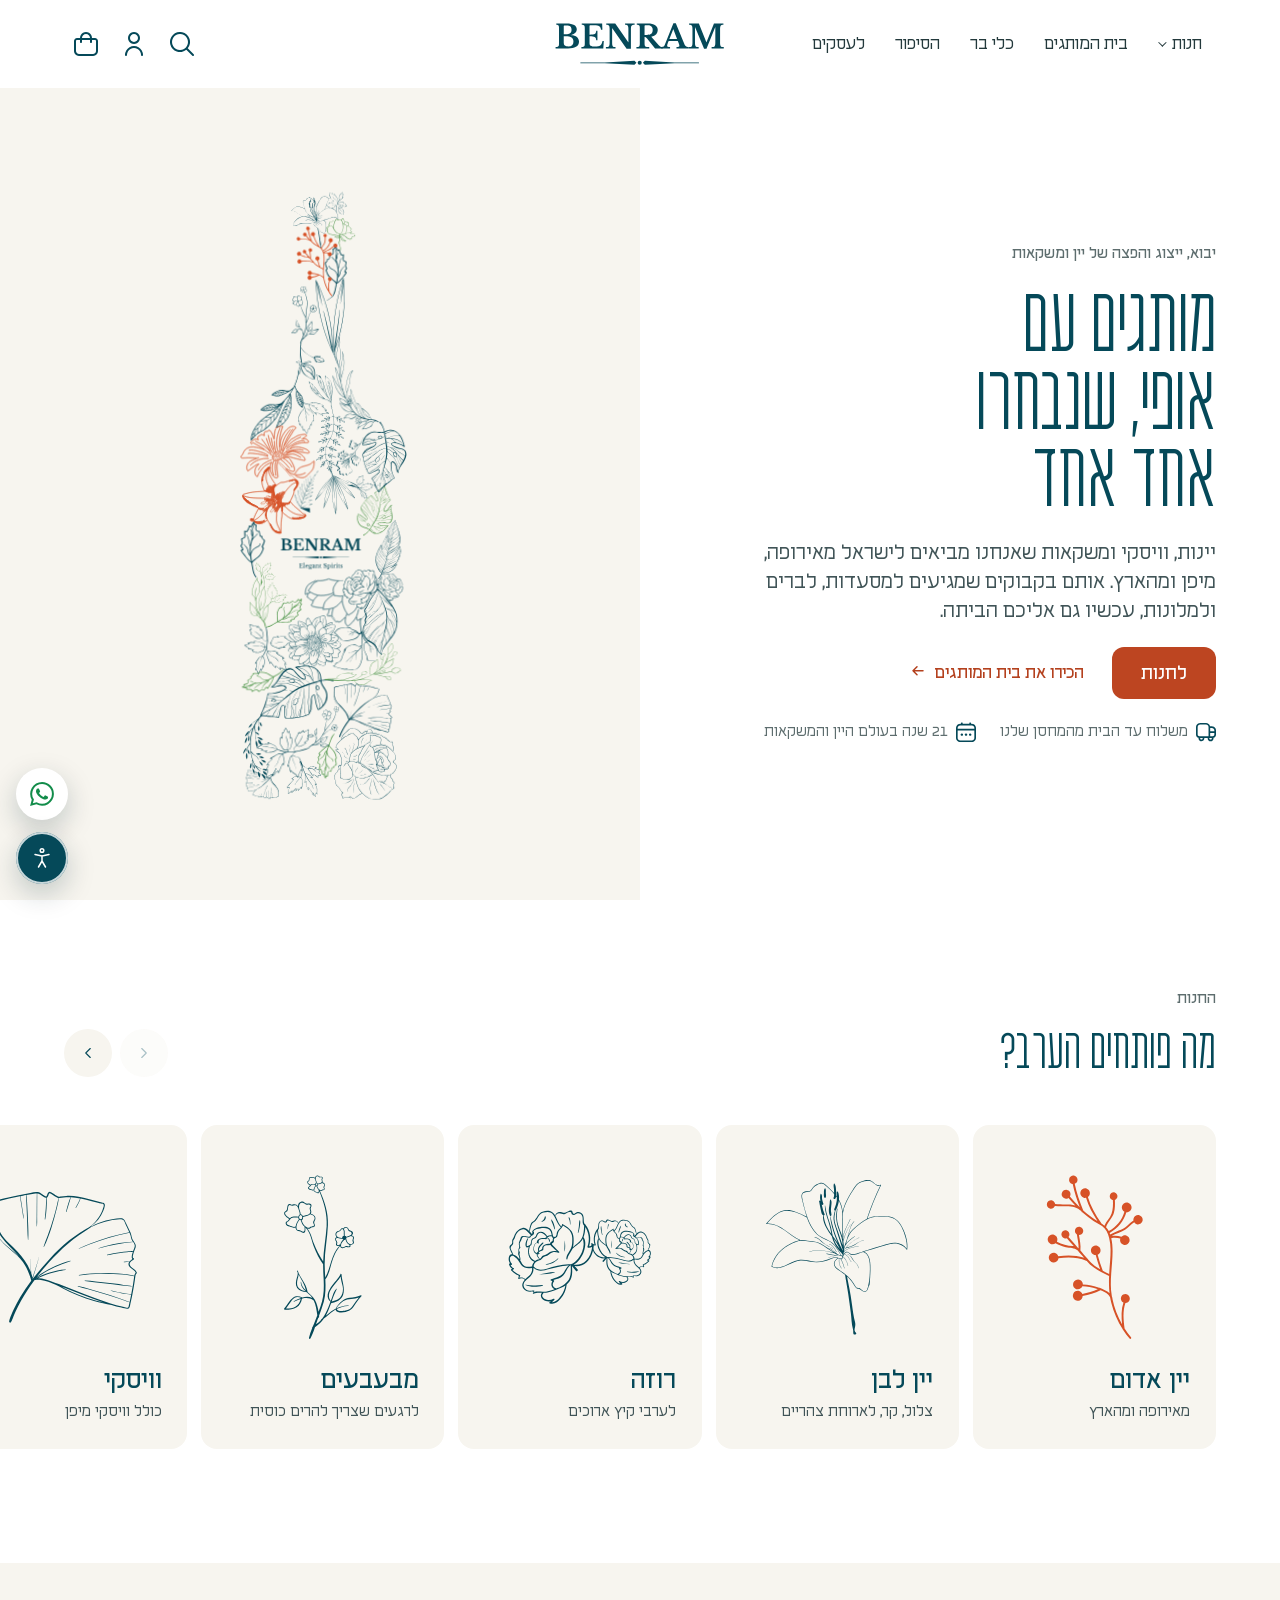
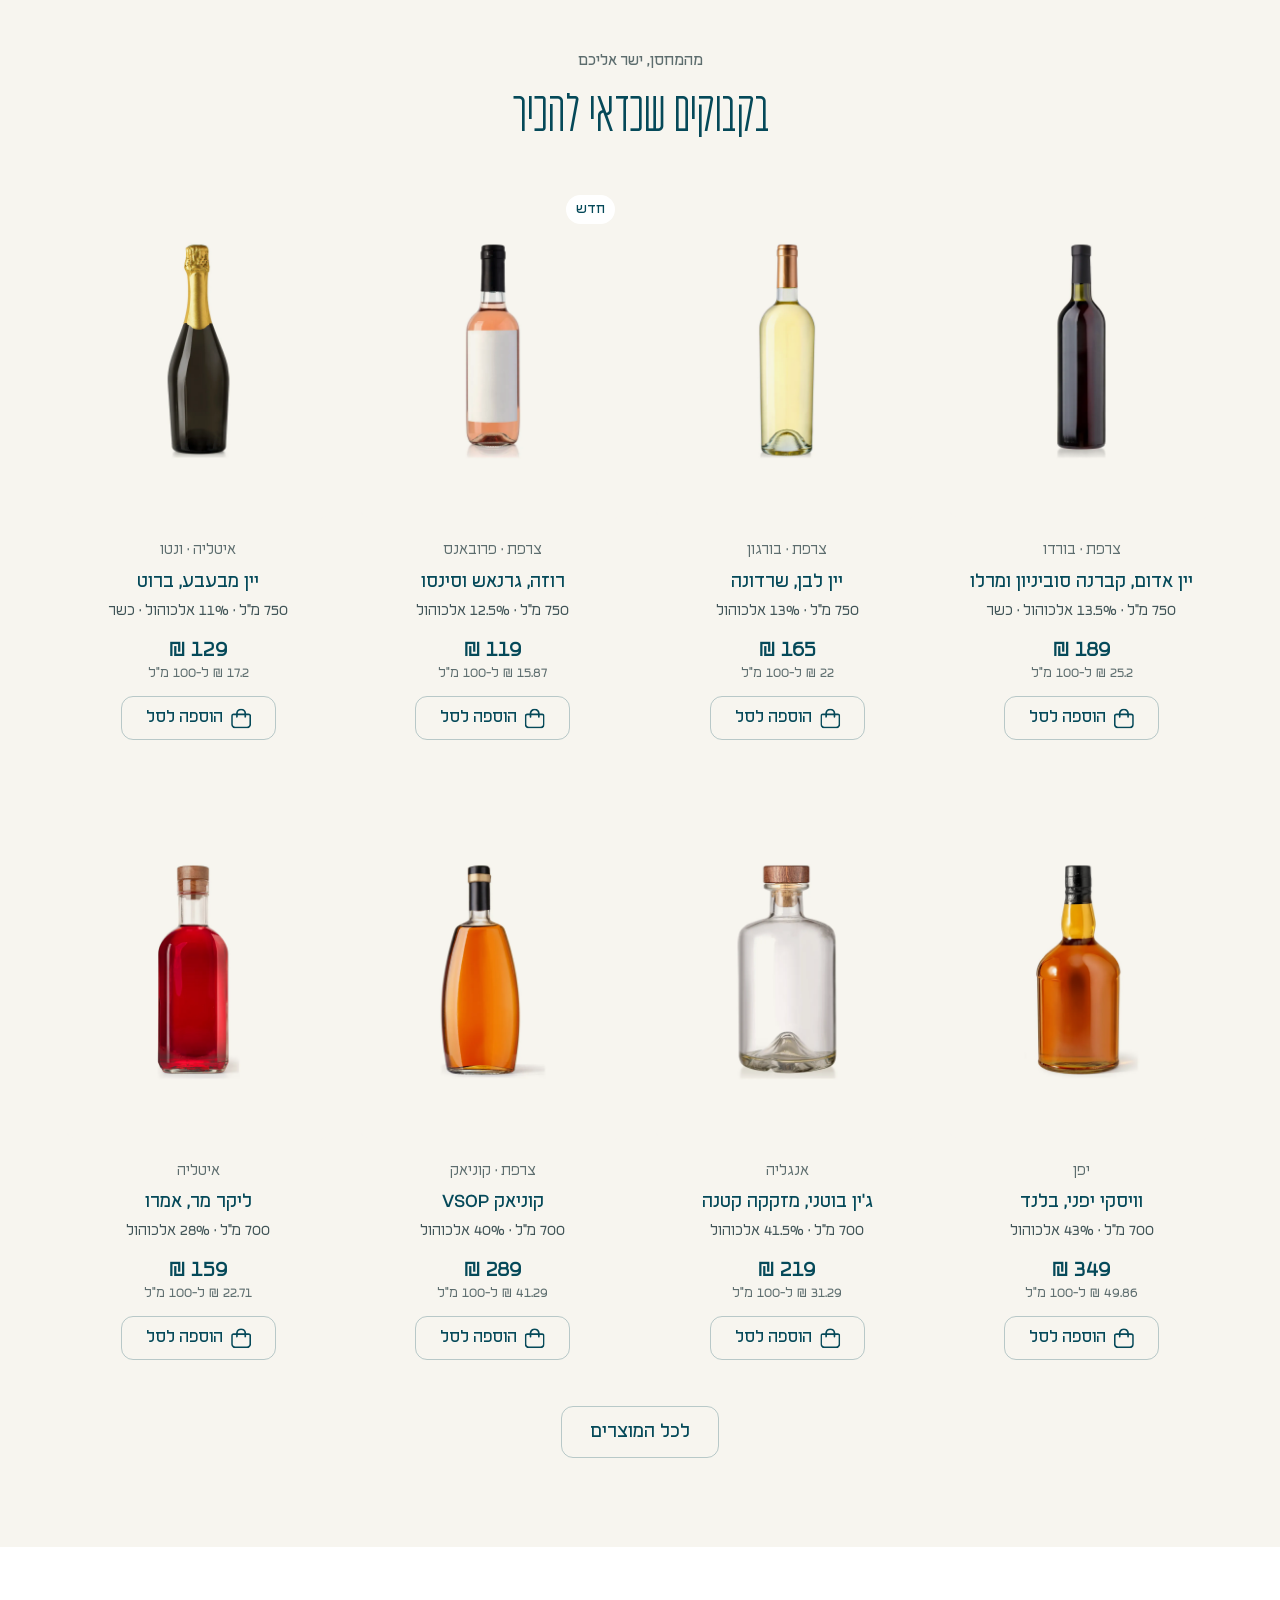
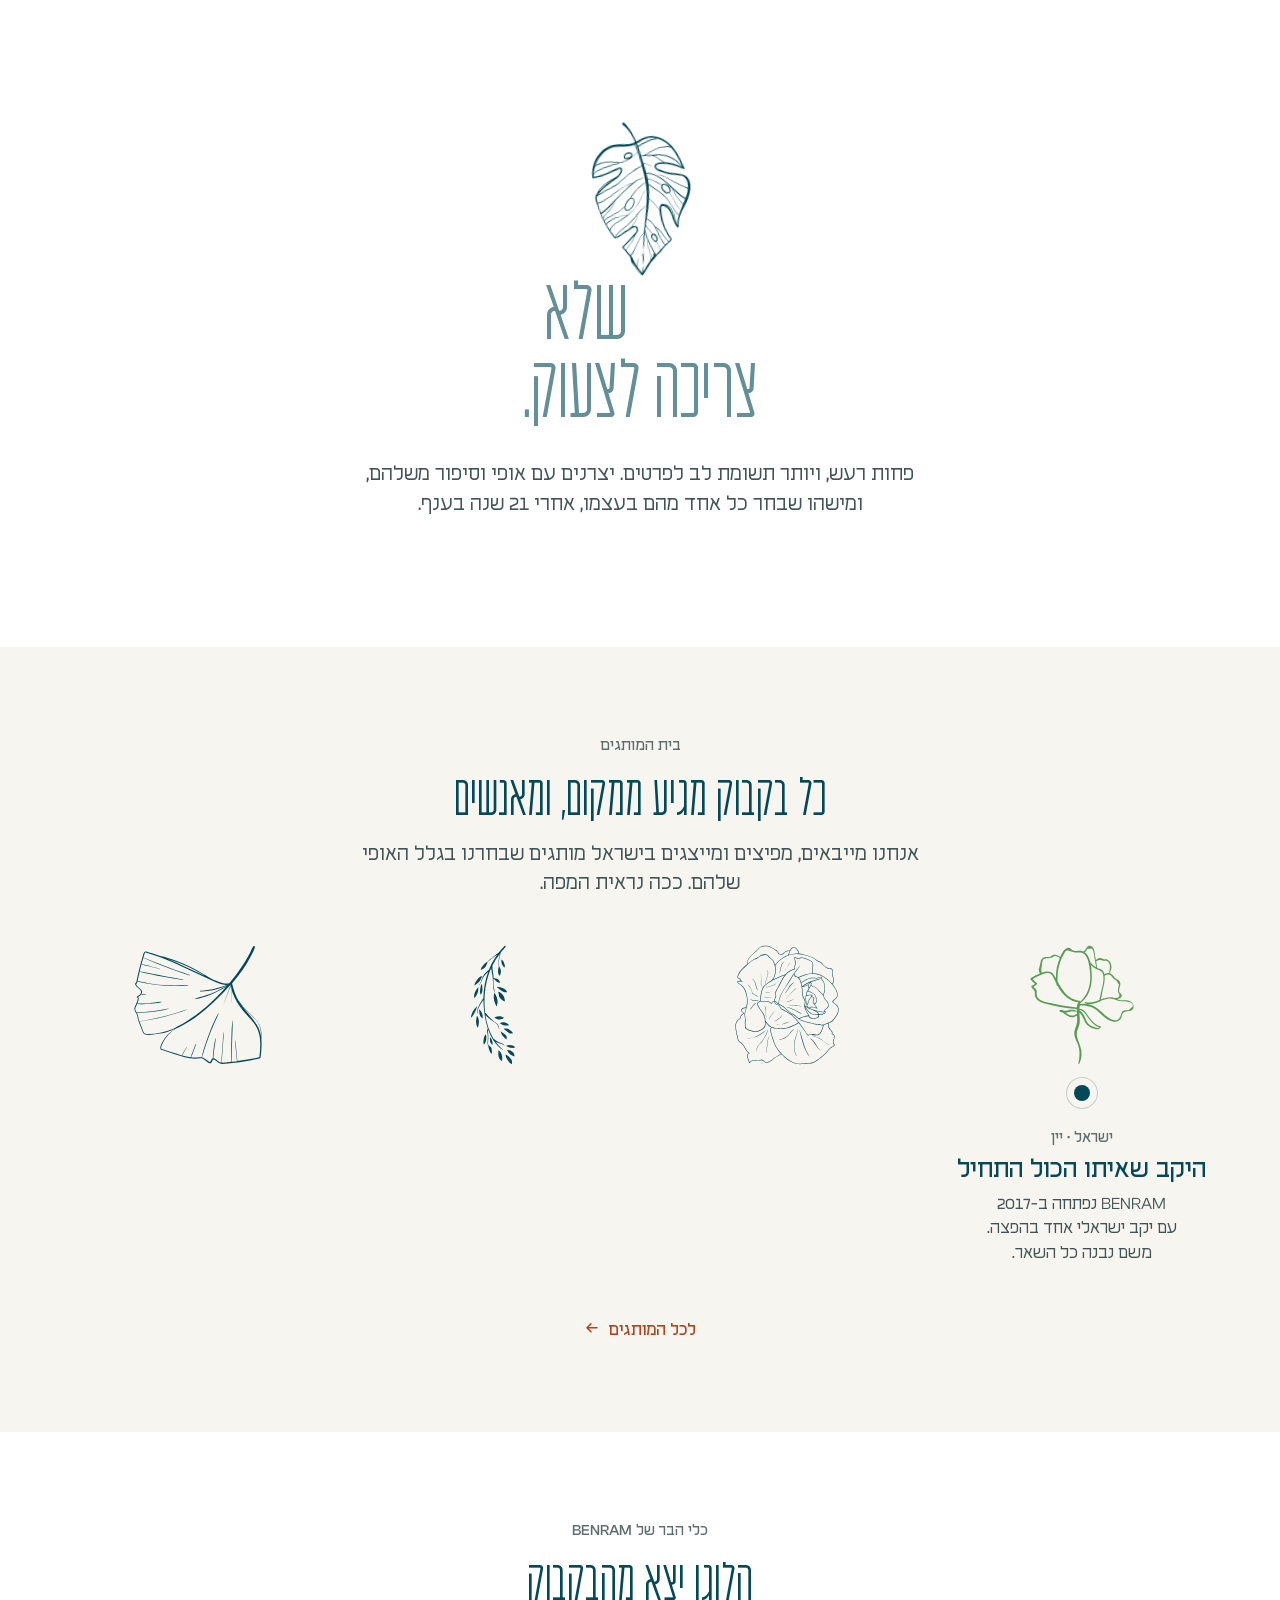
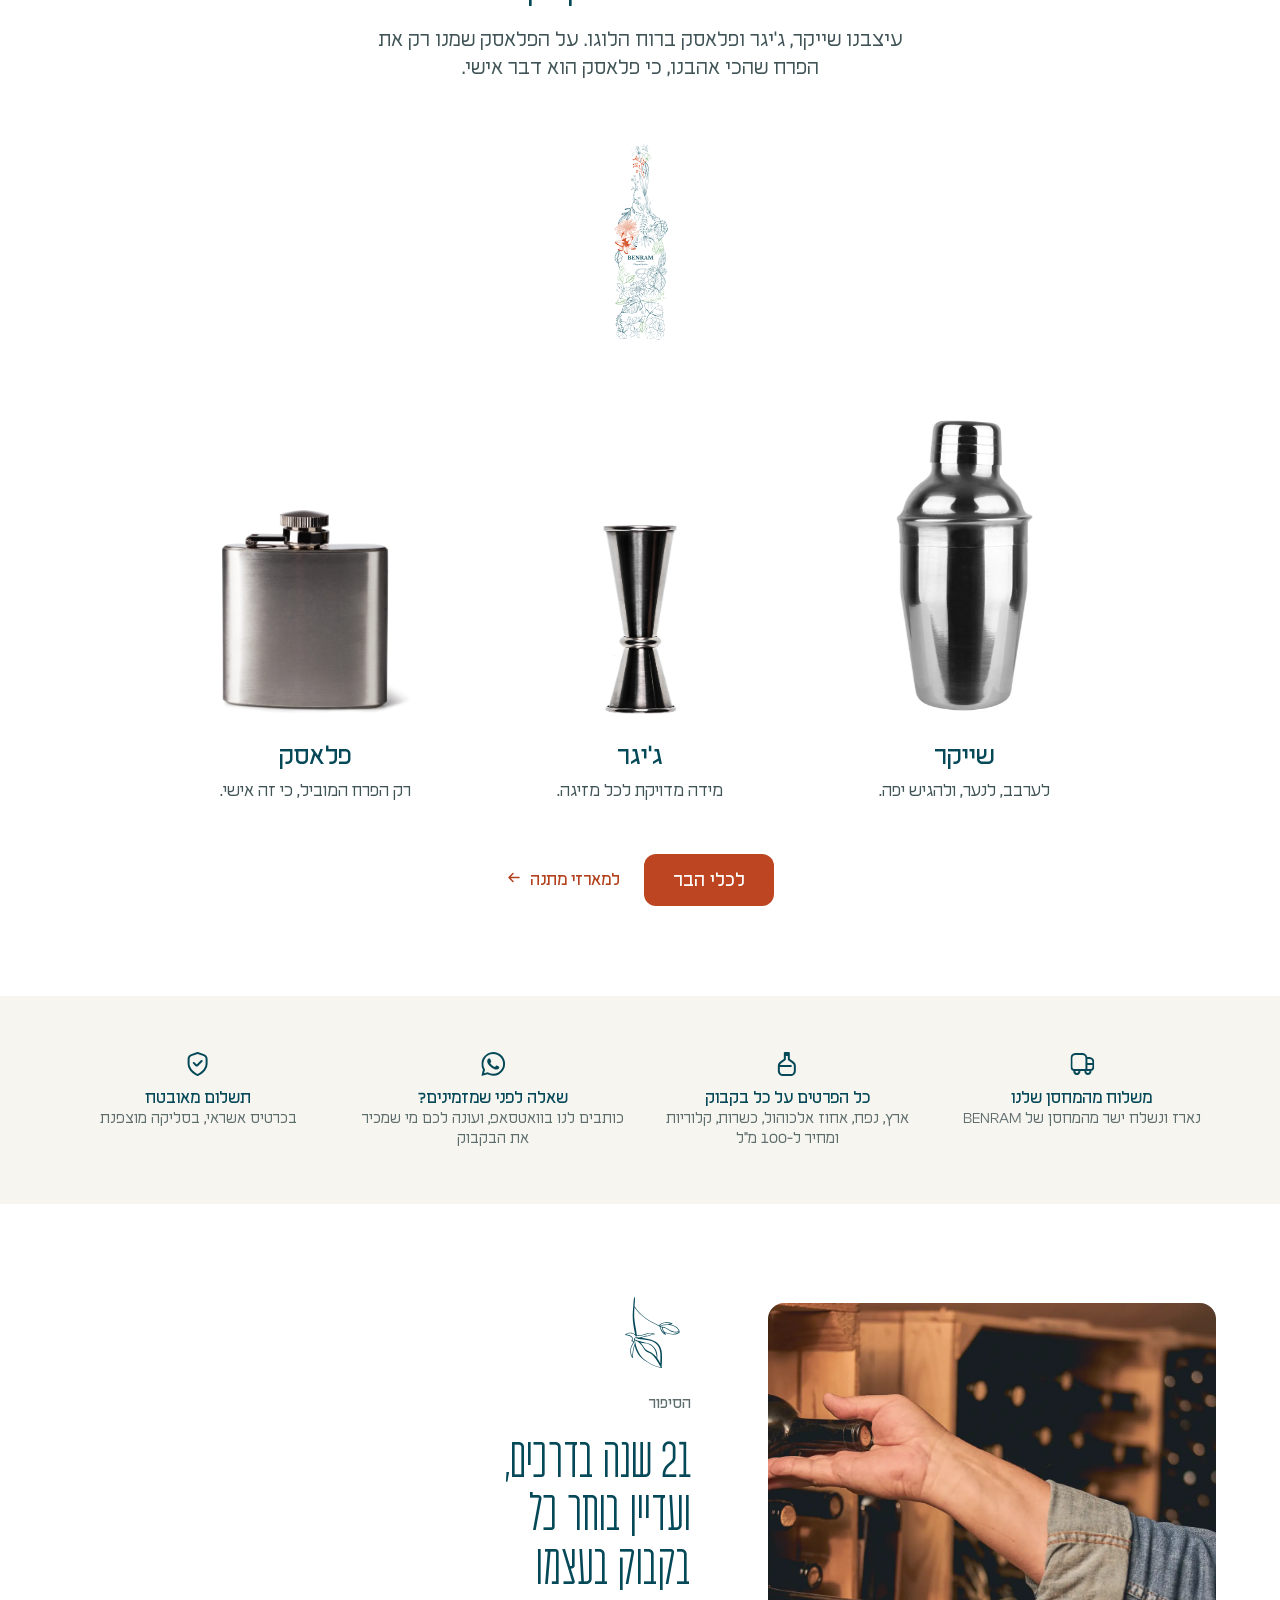
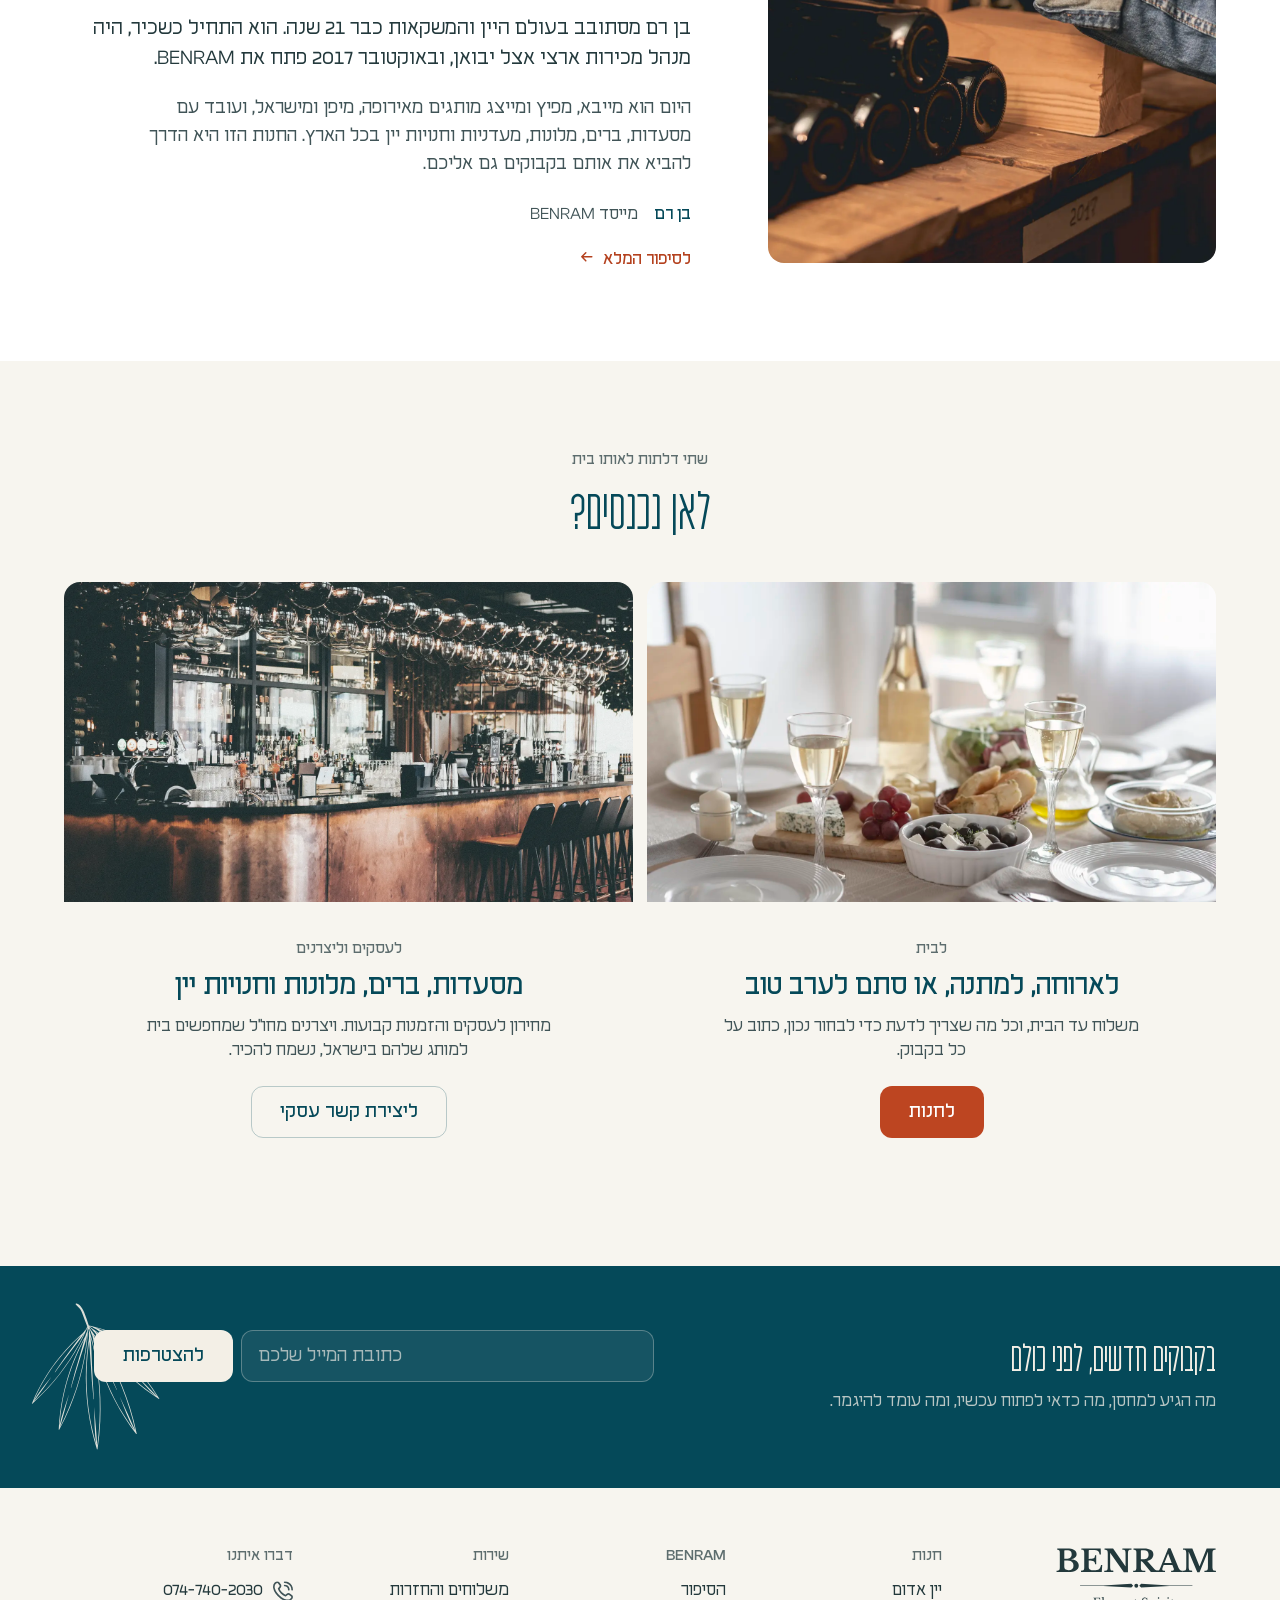
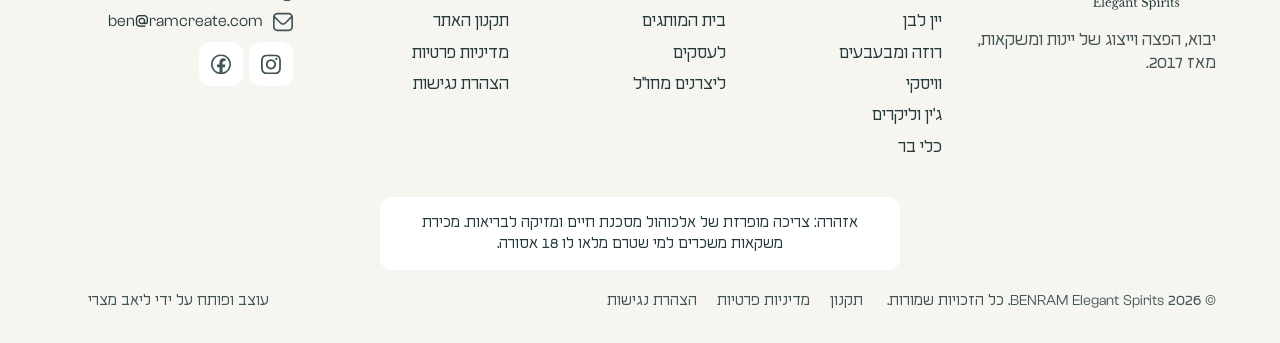
==== index.html @ 9368ff98 "sketch update 2026-10-01_1905" ====
<!doctype html>
<html lang="he" dir="rtl">
<head>
<meta charset="utf-8">
<meta name="viewport" content="width=device-width, initial-scale=1">
<title>BENRAM Elegant Spirits · יין ומשקאות עם אופי, עד הבית</title>
<meta name="description" content="BENRAM מייבאת, מפיצה ומייצגת בישראל יינות, וויסקי ומשקאות מאירופה, מיפן ומהארץ. אותם בקבוקים שמגיעים למסעדות ולברים, עכשיו גם הביתה.">
<meta name="robots" content="noindex, nofollow">
<link rel="icon" href="images/brand/favicon.svg" type="image/svg+xml">
<link rel="preload" href="fonts/FUP-Nesher-Light.woff2" as="font" type="font/woff2" crossorigin>
<link rel="stylesheet" href="css/site.css?v=16">
<script>document.documentElement.classList.add("js");</script>
</head>
<body>
<!-- icons:start --><svg width="0" height="0" style="position:absolute" aria-hidden="true" focusable="false"><symbol id="i-bag" viewBox="0 0 300 300"><g ><path transform="translate(0 300) scale(1 -1)" d="M263 225H225Q225 245 215.0 262.5Q205 280 187.5 290.0Q170 300 150.0 300.0Q130 300 112.5 290.0Q95 280 85.0 262.5Q75 245 75 225H38Q22 225 11.0 214.0Q0 203 0 187V63Q0 46 8.5 31.5Q17 17 31.5 8.5Q46 0 62 0H238Q254 0 268.5 8.5Q283 17 291.5 31.5Q300 46 300 62V188Q300 203 289.0 214.0Q278 225 262 225ZM150 275Q171 275 185.5 260.5Q200 246 200 225H100Q100 246 114.5 260.5Q129 275 150 275ZM275 63Q275 47 264.0 36.0Q253 25 237 25H63Q47 25 36.0 36.0Q25 47 25 62V188Q25 193 28.5 196.5Q32 200 37 200H75V175Q75 170 78.5 166.0Q82 162 87.5 162.5Q93 163 96.5 166.5Q100 170 100 175V200H200V175Q200 170 203.5 166.0Q207 162 212.5 162.5Q218 163 221.5 166.5Q225 170 225 175V200H263Q268 200 271.5 196.5Q275 193 275 188Z"/></g></symbol><symbol id="i-bottle" viewBox="0 0 300 300"><g ><path transform="translate(0 300) scale(1 -1)" d="M229 185 188 213V287Q188 293 184.0 296.5Q180 300 175 300H125Q120 300 116.5 296.5Q113 293 113 287V213L71 185Q55 175 46.5 158.5Q38 142 38 123V62Q38 46 46.0 31.5Q54 17 68.5 8.5Q83 0 100 0H200Q217 0 231.5 8.5Q246 17 254.5 31.5Q263 46 263 62V123Q263 142 254.0 158.5Q245 175 229 185ZM238 62Q238 47 227.0 36.0Q216 25 200 25H100Q85 25 74.0 36.0Q63 47 63 62V112H200Q205 112 209.0 116.0Q213 120 213.0 125.0Q213 130 209.0 133.5Q205 137 200 137H65Q70 154 85 164L132 196Q138 200 138 206V250H163V206Q163 200 168 196L215 164Q226 157 232.0 146.0Q238 135 238 123Z"/></g></symbol><symbol id="i-calendar" viewBox="0 0 300 300"><g ><path transform="translate(0 300) scale(1 -1)" d="M238 275H225V288Q225 293 221.5 296.5Q218 300 212.5 300.0Q207 300 203.5 296.5Q200 293 200 288V275H100V288Q100 293 96.5 296.5Q93 300 87.5 300.0Q82 300 78.5 296.5Q75 293 75 288V275H63Q46 275 31.5 266.5Q17 258 8.5 243.5Q0 229 0 213V63Q0 46 8.5 31.5Q17 17 31.5 8.5Q46 0 62 0H238Q254 0 268.5 8.5Q283 17 291.5 31.5Q300 46 300 62V213Q300 229 291.5 243.5Q283 258 268.5 266.5Q254 275 238 275ZM25 213Q25 228 36.0 239.0Q47 250 62 250H238Q253 250 264.0 239.0Q275 228 275 212V200H25ZM238 25H63Q47 25 36.0 36.0Q25 47 25 62V175H275V63Q275 47 264.0 36.0Q253 25 237 25ZM131 113Q131 105 136.5 99.5Q142 94 150.0 94.0Q158 94 163.5 99.5Q169 105 169.0 112.5Q169 120 163.5 125.5Q158 131 150.0 131.0Q142 131 136.5 125.5Q131 120 131 112ZM69 113Q69 105 74.5 99.5Q80 94 87.5 94.0Q95 94 100.5 99.5Q106 105 106.0 112.5Q106 120 100.5 125.5Q95 131 87.5 131.0Q80 131 74.5 125.5Q69 120 69 112ZM194 113Q194 105 199.5 99.5Q205 94 212.5 94.0Q220 94 225.5 99.5Q231 105 231.0 112.5Q231 120 225.5 125.5Q220 131 212.5 131.0Q205 131 199.5 125.5Q194 120 194 112Z"/></g></symbol><symbol id="i-fb" viewBox="0 0 300 300"><g ><path transform="translate(0 300) scale(1 -1)" d="M150.0 301.0Q109.0 301.0 74.5 281.0Q40.0 261.0 20.0 226.5Q0.0 192.0 0.0 151.0Q0.0 150.74415588378906 0.0007787435897625983 150.4885711669922C0.0002597116690594703 150.32577514648438 0.0 150.1629180908203 0.0 150.0C0.0 149.8370819091797 0.0002597116690594703 149.67422485351562 0.0007787435897625983 149.5114288330078Q0.0015233985614031553 149.75582885742188 0.0029801928903907537 150.0Q0.24413901567459106 109.578857421875 20.0 75.5Q40.0 41.0 74.5 21.0Q99.09788513183594 6.740357398986816 127.0 2.647585153579712V1.7521942853927612C134.4979705810547 0.5984981656074524 142.17906188964844 0.0 150.0 0.0C157.82093811035156 0.0 165.5020294189453 0.5984981656074524 173.0 1.7521942853927612V2.647585153579712Q200.90211486816406 6.740357398986816 225.5 21.0Q260.0 41.0 280.0 75.5Q299.7555236816406 109.57827758789062 299.99700927734375 149.99871826171875Q299.99847412109375 149.75421142578125 299.99920654296875 149.51129150390625C299.9997253417969 149.67413330078125 300.0 149.8370361328125 300.0 150.0C300.0 150.1629638671875 299.9997253417969 150.32586669921875 299.99920654296875 150.488525390625Q300.0 150.74891662597656 300.0 151.0Q300.0 192.0 280.0 226.5Q260.0 261.0 225.5 281.0Q191.0 301.0 150.0 301.0ZM127.0 28.05915069580078Q106.0810775756836 31.916549682617188 87.5 43.0Q59.0 60.0 42.0 88.5Q25.0 117.0 25.0 151.0Q25.0 185.0 42.0 213.5Q59.0 242.0 87.5 259.0Q116.0 276.0 150.0 276.0Q184.0 276.0 212.5 259.0Q241.0 242.0 258.0 213.5Q275.0 185.0 275.0 151.0Q275.0 117.0 258.0 88.5Q241.0 60.0 212.5 43.0Q193.91891479492188 31.916549682617188 173.0 28.05915069580078V105.0H208.0L215.0 149.0H173.0V177.0Q173.0 187.0 179.0 193.5Q185.0 200.0 198.0 200.0H217.0V237.0L206.0 238.0Q193.0 240.0 183.0 240.0Q157.0 240.0 142.0 224.5Q127.0 209.0 127.0 182.0V149.0H89.0V105.0H127.0V28.05915069580078Z"/></g></symbol><symbol id="i-ig" viewBox="0 0 300 300"><g ><path transform="translate(0 300) scale(1 -1)" d="M150 273Q192 273 211 272Q241 271 256.0 256.0Q271 241 272 211Q273 192 273.0 150.0Q273 108 272 89Q271 59 256.0 44.0Q241 29 211 28Q192 27 150.0 27.0Q108 27 89 28Q59 29 44.0 44.0Q29 59 28 89Q27 108 27.0 150.0Q27 192 28 211Q29 241 44.0 256.0Q59 271 89 272Q108 273 150 273ZM150 300Q108 300 88 299Q48 297 25.5 274.5Q3 252 1 212Q0 192 0.0 150.0Q0 108 1 88Q3 48 25.5 25.5Q48 3 88 1Q108 0 150.0 0.0Q192 0 212 1Q252 3 274.5 25.5Q297 48 299 88Q300 108 300.0 150.0Q300 192 299 212Q297 252 274.5 274.5Q252 297 212 299Q192 300 150 300ZM150 227Q129 227 111.5 216.5Q94 206 83.5 188.5Q73 171 73.0 150.0Q73 129 83.5 111.5Q94 94 111.5 83.5Q129 73 150.0 73.0Q171 73 188.5 83.5Q206 94 216.5 111.5Q227 129 227.0 150.0Q227 171 216.5 188.5Q206 206 188.5 216.5Q171 227 150 227ZM150 100Q129 100 114.5 114.5Q100 129 100.0 150.0Q100 171 114.5 185.5Q129 200 150.0 200.0Q171 200 185.5 185.5Q200 171 200.0 150.0Q200 129 185.5 114.5Q171 100 150 100ZM212 230Q212 223 217.5 217.5Q223 212 230.5 212.0Q238 212 243.0 217.5Q248 223 248.0 230.5Q248 238 243.0 243.0Q238 248 230.5 248.0Q223 248 217.5 243.0Q212 238 212 230Z"/></g></symbol><symbol id="i-mail" viewBox="0 0 300 300"><g ><path transform="translate(0 300) scale(1 -1)" d="M238 288H63Q46 287 31.5 279.0Q17 271 8.5 256.5Q0 242 0 225V75Q0 58 8.5 43.5Q17 29 31.5 21.0Q46 13 62 12H238Q254 13 268.5 21.0Q283 29 291.5 43.5Q300 58 300 75V225Q300 242 291.5 256.5Q283 271 268.5 279.0Q254 287 238 288ZM63 263H238Q249 262 258.5 256.0Q268 250 272 239L177 143Q166 132 150.0 132.0Q134 132 123 143L28 239Q32 250 41.5 256.0Q51 262 62 262ZM238 38H63Q47 38 36.0 48.5Q25 59 25 75V206L106 126Q118 114 134.0 109.5Q150 105 166.0 109.5Q182 114 194 126L275 206V75Q275 59 264.0 48.5Q253 38 237 38Z"/></g></symbol><symbol id="i-phone" viewBox="0 0 300 300"><g ><path transform="translate(0 300) scale(1 -1)" d="M163 288Q163 293 166.5 296.5Q170 300 175 300Q209 300 237.5 283.0Q266 266 283.0 237.5Q300 209 300 175Q300 170 296.5 166.0Q293 162 287.5 162.5Q282 163 278.5 166.5Q275 170 275 175Q275 202 261.5 225.0Q248 248 225.0 261.5Q202 275 175 275Q170 275 166.5 278.5Q163 282 163 287ZM175 225Q196 225 210.5 210.5Q225 196 225 175Q225 170 228.5 166.0Q232 162 237.5 162.5Q243 163 246.5 166.5Q250 170 250 175Q250 195 240.0 212.5Q230 230 212.5 240.0Q195 250 175 250Q170 250 166.5 246.5Q163 243 163.0 237.5Q163 232 166.5 228.5Q170 225 175 225ZM289 91Q300 79 300.0 63.0Q300 47 289 36L277 23Q248 -5 202 2Q161 8 116 40Q72 71 41 115Q8 160 2 201Q-5 247 22 277L37 289Q48 300 64.0 300.0Q80 300 91 289L114 258Q125 247 125.0 231.5Q125 216 114 205L100 186Q112 157 134.5 134.5Q157 112 186 100L205 114Q216 125 231.5 125.0Q247 125 258 114ZM271 73Q256 84 241 96Q237 100 231.5 100.0Q226 100 222 96L196 76Q191 71 184 74Q146 88 117.0 117.0Q88 146 74 184Q71 191 76 196L96 222Q100 226 100.0 231.5Q100 237 96 241L73 271Q69 275 63.5 275.0Q58 275 54 271L39 258Q19 234 28 196Q36 162 65 125Q92 89 129.5 62.0Q167 35 201 28Q238 20 259 40L270 53Q275 57 275.0 62.5Q275 68 271 73Z"/></g></symbol><symbol id="i-search" viewBox="0 0 300 300"><g ><path transform="translate(0 300) scale(1 -1)" d="M296 21 222 96Q243 121 248.5 153.0Q254 185 243.5 215.5Q233 246 208.5 268.0Q184 290 153.0 297.0Q122 304 90.5 295.5Q59 287 36.0 264.0Q13 241 4.5 209.5Q-4 178 3.0 147.0Q10 116 32.0 91.5Q54 67 84.5 56.5Q115 46 147.0 51.5Q179 57 204 78L279 4Q282 0 287.5 0.0Q293 0 296.5 3.5Q300 7 300.0 12.5Q300 18 296 21ZM125 75Q98 75 75.0 88.5Q52 102 38.5 125.0Q25 148 25.0 175.0Q25 202 38.5 225.0Q52 248 75.0 261.5Q98 275 125.0 275.0Q152 275 175.0 261.5Q198 248 211.5 225.0Q225 202 225.0 175.0Q225 148 211.5 125.0Q198 102 175.0 88.5Q152 75 125 75Z"/></g></symbol><symbol id="i-shield" viewBox="0 0 300 300"><g ><path transform="translate(0 300) scale(1 -1)" d="M232 273 154 299Q150 301 146 299L68 273Q49 267 37.0 250.5Q25 234 25 214V150Q25 108 55 70Q77 42 112 20Q130 8 145 1Q150 -1 155 1Q170 8 188 20Q223 42 245 70Q275 108 275 150V214Q275 234 263.0 250.5Q251 267 232 273ZM250 150Q250 119 229 90Q213 68 185 48Q168 36 150 26Q132 36 115 48Q87 68 71 90Q50 119 50 150V214Q50 226 57.0 236.0Q64 246 76 250L150 274L224 250Q236 246 243.0 236.0Q250 226 250 214ZM191 196 139 144 111 173Q106 178 99.0 176.5Q92 175 90.0 168.0Q88 161 93 156L122 126Q128 118 138 118H139Q149 118 156 125L209 178Q213 182 213.0 187.5Q213 193 209.0 196.5Q205 200 200.0 200.0Q195 200 191 196Z"/></g></symbol><symbol id="i-truck" viewBox="0 0 300 300"><g ><path transform="translate(0 300) scale(1 -1)" d="M238 238H211Q207 259 189.5 273.0Q172 287 150 287H63Q46 287 31.5 279.0Q17 271 8.5 256.5Q0 242 0 225V113Q0 95 10.5 81.5Q21 68 38 64Q36 51 41.0 39.0Q46 27 56.5 19.5Q67 12 80.5 12.0Q94 12 105.0 19.0Q116 26 121.0 38.0Q126 50 125 63H176L175 56Q175 38 188.0 25.5Q201 13 219.0 13.0Q237 13 250.0 25.5Q263 38 263 56Q263 60 262 64Q279 68 289.5 81.5Q300 95 300 112V175Q300 192 291.5 206.5Q283 221 268.5 229.0Q254 237 238 238ZM275 175V163H213V213H238Q253 213 264.0 202.0Q275 191 275 175ZM25 113V225Q25 241 36.0 252.0Q47 263 62 263H150Q166 263 177.0 252.0Q188 241 188 225V88H50Q40 88 32.5 95.0Q25 102 25 113ZM100 56Q100 48 94.5 43.0Q89 38 81.0 38.0Q73 38 68.0 43.0Q63 48 63 56Q63 59 64 63H99Q100 59 100 56ZM219 38Q211 38 205.5 43.0Q200 48 200 56Q200 59 201 63H236Q237 59 237 56Q238 48 232.5 43.0Q227 38 219 38ZM250 88H213V138H275V113Q275 102 267.5 95.0Q260 88 250 88Z"/></g></symbol><symbol id="i-user" viewBox="0 0 300 300"><g ><path transform="translate(0 300) scale(1 -1)" d="M150 150Q170 150 187.5 160.0Q205 170 215.0 187.5Q225 205 225.0 225.0Q225 245 215.0 262.5Q205 280 187.5 290.0Q170 300 150.0 300.0Q130 300 112.5 290.0Q95 280 85.0 262.5Q75 245 75.0 225.0Q75 205 85.0 187.5Q95 170 112.5 160.0Q130 150 150 150ZM150 275Q171 275 185.5 260.5Q200 246 200.0 225.0Q200 204 185.5 189.5Q171 175 150.0 175.0Q129 175 114.5 189.5Q100 204 100.0 225.0Q100 246 114.5 260.5Q129 275 150 275ZM150 125Q119 125 93.5 110.0Q68 95 53.0 69.0Q38 43 37 12Q38 7 41.5 3.5Q45 0 50.0 0.0Q55 0 58.5 3.5Q62 7 62 12Q63 36 74.5 56.0Q86 76 106.0 88.0Q126 100 150.0 100.0Q174 100 194.0 88.0Q214 76 226.0 56.0Q238 36 238 12Q238 7 241.5 3.5Q245 0 250.0 0.0Q255 0 259.0 3.5Q263 7 263 12Q262 43 247.0 69.0Q232 95 206.5 110.0Q181 125 150 125Z"/></g></symbol><symbol id="i-wa" viewBox="0 0 300 300"><g ><path transform="translate(0 300) scale(1 -1)" d="M256 256Q235 277 207.5 288.5Q180 300 151 300Q110 300 76.0 280.0Q42 260 22.0 226.0Q2 192 2.0 151.5Q2 111 22 77L1 0L80 21Q113 3 151 3Q191 3 225.0 23.0Q259 43 279.0 77.0Q299 111 299 151Q299 181 288.0 208.0Q277 235 256 256ZM151 28Q117 28 88 45L83 48L36 35L49 81L46 86Q27 116 27.0 150.5Q27 185 43.5 213.5Q60 242 88.5 258.5Q117 275 151 275Q175 275 198.0 265.5Q221 256 238.5 238.5Q256 221 265.0 198.5Q274 176 274 151Q274 118 257.5 89.5Q241 61 212.5 44.5Q184 28 151 28ZM218 120Q198 131 194.0 132.0Q190 133 188.0 133.0Q186 133 185 130Q181 126 173 116Q170 112 165 115L162 116Q147 123 135.0 133.5Q123 144 114 159Q113 162 113.5 163.5Q114 165 116 167L121 173Q123 175 125 178V179Q127 182 125 186L113 214Q112 218 110.0 219.0Q108 220 106 220H98Q92 220 88 215H87Q82 209 80 204Q75 195 75.0 184.0Q75 173 82 159Q85 152 90 146L91 145Q100 132 111 121Q132 99 154 90Q163 86 174.0 82.5Q185 79 198 81Q204 81 212.5 86.5Q221 92 223.0 98.0Q225 104 225.5 109.0Q226 114 225.5 115.5Q225 117 220 119Z"/></g></symbol></svg><!-- icons:end -->
<a class="skip" href="#main">דילוג לתוכן</a>

<!-- the wordmark, lifted from _brand/logo.svg (group "לוגו"), used by the header, the drawer and the footer -->
<svg width="0" height="0" style="position:absolute" aria-hidden="true" focusable="false"><defs><g id="wm"><g><g><circle cx="387.8" cy="862.9" r="2.0"/><polygon points="445.68 862.65 421.86 862.65 392.82 860.97 390.87 862.93 392.82 864.88 421.85 863.2 445.68 863.2 445.68 862.65"/><polygon points="329.81 862.65 353.64 862.65 382.67 860.97 384.62 862.93 382.67 864.88 353.64 863.2 329.81 863.2 329.81 862.65"/></g><g><path d="M305.57,848.8v-1.26c.72-.02,1.29-.08,1.72-.19.43-.11.77-.28,1.01-.54.24-.25.4-.61.49-1.07.08-.46.13-1.06.13-1.8v-14.58c0-.74-.03-1.33-.09-1.78-.06-.45-.19-.81-.39-1.07-.2-.26-.47-.44-.82-.54-.35-.09-.8-.16-1.37-.21v-1.26h10.13c3.18,0,5.62.51,7.34,1.53,1.71,1.02,2.57,2.48,2.57,4.37,0,2.5-1.8,4.27-5.4,5.3v.13c1.16,0,2.2.16,3.14.49.94.33,1.73.78,2.38,1.37.65.59,1.16,1.28,1.52,2.08.36.8.54,1.67.54,2.62,0,1.07-.26,2.01-.77,2.81-.52.8-1.26,1.47-2.23,2.02-1.87,1.05-4.45,1.58-7.73,1.58h-12.15ZM315.42,835.07c.95,0,1.77-.09,2.46-.27.69-.18,1.28-.44,1.77-.77,1.01-.69,1.52-1.78,1.52-3.25s-.38-2.65-1.14-3.33c-.76-.68-1.98-1.03-3.66-1.03h-2.24c-.38,0-.57.18-.57.54v8.11h1.86ZM317.94,846.87c3.39,0,5.08-1.53,5.08-4.58,0-1.87-.61-3.24-1.83-4.1-.63-.44-1.45-.76-2.45-.95-1-.19-2.23-.28-3.68-.28h-1.52v6.31c0,1.3.34,2.23,1.01,2.78.67.55,1.8.82,3.38.82Z"/><path d="M338.74,835.35c1.35,0,2.43-.04,3.25-.13.82-.08,1.46-.26,1.91-.52.45-.26.77-.65.96-1.15s.34-1.19.44-2.05h1.17v9.25h-1.17c-.13-.84-.29-1.52-.5-2.02-.21-.5-.55-.89-1.01-1.15-.46-.26-1.09-.43-1.88-.51-.79-.07-1.85-.11-3.17-.11v6.5c0,.67.09,1.24.27,1.7.18.46.48.84.9,1.12.42.28.98.48,1.67.6.69.12,1.55.17,2.56.17,1.2,0,2.21-.08,3.05-.25.83-.17,1.52-.46,2.07-.88.55-.42.99-.98,1.33-1.69.34-.7.62-1.59.85-2.67h1.26l-.5,7.23h-21.4v-1.26c.69-.02,1.26-.08,1.7-.19.44-.11.78-.28,1.01-.54.23-.25.39-.61.47-1.07.08-.46.13-1.06.13-1.8v-14.58c0-.74-.04-1.33-.11-1.78-.07-.45-.22-.81-.43-1.07-.21-.26-.51-.44-.9-.54-.39-.09-.9-.16-1.53-.21v-1.26h19.95l.22,6.19h-1.36c-.13-.88-.33-1.61-.6-2.19-.27-.58-.65-1.04-1.14-1.39-.48-.35-1.11-.59-1.88-.73-.77-.14-1.71-.21-2.82-.21h-3.57c-.55,0-.88.07-1.01.21-.13.14-.19.46-.19.96v8.02Z"/><path d="M374.95,849.12l-13.98-19.92h-.13v13.57c0,1.05.04,1.88.11,2.49.07.61.23,1.08.47,1.42.24.34.58.56,1.01.66.43.11.99.17,1.69.19v1.26h-9.37v-1.26c.78-.02,1.4-.09,1.88-.21.47-.12.84-.33,1.1-.65.26-.32.44-.76.52-1.34.08-.58.13-1.36.13-2.35v-12.69c0-.88-.04-1.61-.13-2.19-.08-.58-.24-1.04-.47-1.37-.23-.34-.56-.57-.99-.71-.43-.14-1.01-.23-1.72-.27v-1.26h8.81l12.72,18.24h.13v-12.22c0-1.03-.04-1.86-.11-2.48-.07-.62-.23-1.1-.47-1.44-.24-.34-.58-.56-1.01-.66-.43-.11-.99-.17-1.69-.19v-1.26h9.37v1.26c-.78.02-1.4.09-1.88.21-.47.12-.84.33-1.1.65-.26.32-.44.77-.52,1.36-.08.59-.13,1.37-.13,2.34v18.81h-4.23Z"/><path d="M405.41,830.59c0,1.75-.5,3.21-1.51,4.39-1.01,1.18-2.62,1.97-4.83,2.37l7.32,8.4c.5.59,1.1,1.04,1.8,1.34.69.31,1.4.46,2.11.46v1.26h-7.48l-7.83-9.6c-.53-.63-.98-1.06-1.37-1.28-.39-.22-.75-.33-1.09-.33v6.19c0,.78.05,1.42.16,1.91.11.49.32.88.63,1.15.32.27.77.46,1.37.55.6.09,1.4.14,2.41.14v1.26h-12.53v-1.26c.69,0,1.26-.05,1.69-.14.43-.09.77-.27,1.01-.54.24-.26.41-.63.49-1.1.08-.47.13-1.08.13-1.81v-14.58c0-.74-.03-1.33-.09-1.78-.06-.45-.2-.81-.41-1.07-.21-.26-.51-.44-.9-.54-.39-.09-.91-.16-1.56-.21v-1.26h10.92c3.05,0,5.41.54,7.07,1.61,1.66,1.07,2.49,2.57,2.49,4.48ZM392.53,835.7h2.05c1.98,0,3.46-.38,4.43-1.15.98-.77,1.47-2.04,1.47-3.8,0-1.35-.41-2.43-1.23-3.25s-1.96-1.23-3.41-1.23h-2.75c-.38,0-.57.18-.57.54v8.9Z"/><path d="M425.01,841.45h-8.93c-.99,2.23-1.48,3.78-1.48,4.64,0,.63.24,1.03.71,1.2.47.17,1.18.25,2.13.25v1.26h-8.65v-1.26c.5-.06.94-.15,1.31-.25.37-.11.69-.25.98-.44.28-.19.53-.44.74-.74.21-.3.41-.68.6-1.12l8.3-20.8h2.34l7.54,18.43c.44,1.07.82,1.92,1.12,2.53.3.61.63,1.08.98,1.4.35.33.75.55,1.2.68.45.13,1.04.22,1.75.28v1.29h-11.93v-1.29c1.01-.04,1.74-.15,2.18-.32.44-.17.66-.5.66-1.01,0-.29-.07-.67-.22-1.14-.15-.46-.35-1.03-.6-1.7l-.73-1.89ZM416.8,839.55h7.51l-3.63-9.56h-.13l-3.76,9.56Z"/><path d="M453.07,842.9l7.29-18.4h9.22v1.26c-.69,0-1.26.07-1.69.21-.43.14-.76.38-.99.74-.23.36-.38.85-.46,1.47-.07.62-.11,1.4-.11,2.35v12.25c0,1.05.04,1.88.13,2.49.08.61.25,1.08.5,1.42.25.34.62.56,1.09.66.47.11,1.1.17,1.88.19v1.26h-11.87v-1.26c.78-.02,1.4-.09,1.88-.21.47-.12.84-.33,1.1-.65.26-.32.44-.76.52-1.34.08-.58.13-1.36.13-2.35v-14.77h-.16l-8.49,20.9h-2.34l-8.77-20.9h-.13v14.55c0,1.05.04,1.88.13,2.49.08.61.25,1.08.5,1.42.25.34.62.56,1.09.66.47.11,1.1.17,1.88.19v1.26h-9.72v-1.26c.78-.02,1.41-.09,1.89-.21.48-.12.86-.33,1.12-.65.26-.32.44-.76.52-1.34.08-.58.13-1.36.13-2.35v-12.69c0-.88-.04-1.62-.13-2.21-.08-.59-.24-1.06-.47-1.4-.23-.35-.56-.59-.99-.73-.43-.14-1.01-.21-1.72-.21v-1.26h9.56l7.35,18.4h.13Z"/></g><g><path d="M345.97,879.45c.43,0,.8-.03,1.09-.08.29-.05.53-.13.7-.25.17-.11.3-.26.37-.43.08-.18.11-.39.11-.63h.42v3.3h-.42c0-.24-.03-.45-.1-.63-.07-.18-.19-.32-.36-.44-.17-.12-.41-.21-.7-.27s-.67-.09-1.12-.09v2.73c0,.27.03.49.1.66.06.17.18.31.33.42.16.11.36.19.62.23.26.04.58.07.95.07.43,0,.79-.03,1.09-.09.3-.06.55-.16.75-.31.2-.14.36-.34.48-.57.12-.24.22-.53.3-.89h.46l-.18,2.38h-7.5v-.46c.28,0,.51-.03.68-.07.17-.04.31-.11.4-.21s.16-.23.19-.41c.03-.18.05-.41.05-.69v-5.63c0-.28-.01-.51-.04-.68-.03-.17-.08-.31-.17-.41-.08-.1-.21-.17-.37-.21-.16-.04-.37-.06-.63-.08v-.46h6.98l.11,2.13h-.42c-.05-.32-.13-.59-.24-.79s-.26-.37-.45-.49c-.19-.12-.43-.21-.72-.25-.29-.05-.64-.07-1.05-.07h-1.53c-.14,0-.21.07-.21.21v3.47Z"/><path d="M354.12,882.67c0,.31.01.55.04.74.02.19.07.33.15.43.08.1.19.18.33.22.14.04.33.06.56.07v.42h-3.33v-.42c.24,0,.43-.03.58-.08.14-.04.26-.11.34-.21s.14-.23.17-.4c.03-.17.04-.4.04-.68v-5.21c0-.43,0-.8-.02-1.09-.01-.29-.03-.49-.05-.6-.04-.19-.13-.31-.28-.37-.15-.06-.42-.1-.8-.1v-.41l2.28-.45v8.14Z"/><path d="M361.82,883.43c-.68.83-1.53,1.24-2.55,1.24-.48,0-.91-.08-1.29-.24-.39-.16-.72-.38-1-.66-.28-.29-.49-.63-.65-1.03-.15-.4-.23-.84-.23-1.32s.08-.95.24-1.36c.16-.42.39-.78.68-1.07.29-.3.64-.53,1.05-.7.41-.17.85-.25,1.33-.25.78,0,1.38.21,1.81.63.43.42.64,1.03.64,1.82,0,.11-.02.18-.07.21-.04.02-.15.04-.31.04h-3.97c-.02.06-.03.14-.04.24,0,.09-.01.2-.01.31,0,.42.05.8.15,1.14.1.34.25.63.43.88.19.24.41.43.68.56.26.13.55.2.88.2.34,0,.65-.07.94-.22.29-.15.59-.39.89-.73l.37.34ZM359.83,880.17c.16,0,.29,0,.39-.01.1,0,.17-.02.22-.05.05-.02.08-.06.1-.1.02-.04.02-.1.02-.18,0-.37-.12-.67-.36-.89-.24-.22-.56-.33-.97-.33-.87,0-1.41.52-1.62,1.56h2.22Z"/><path d="M365.08,883.37c.19.02.37.03.53.05.16.02.32.03.48.05.16.02.31.04.47.06.16.02.33.05.51.07.58.09,1.04.31,1.39.67.35.36.53.81.53,1.35,0,.68-.27,1.19-.8,1.55-.54.35-1.31.53-2.32.53-.45,0-.86-.04-1.24-.12-.37-.08-.69-.2-.96-.34-.27-.15-.47-.33-.62-.54-.15-.21-.22-.44-.22-.69,0-.17.03-.33.08-.47.06-.14.13-.27.23-.38.1-.11.21-.2.34-.26.13-.06.27-.1.42-.1.27,0,.52.08.74.25-.22.05-.39.17-.53.36-.14.19-.21.4-.21.65,0,.35.18.63.53.82.35.19.85.29,1.49.29,1.38,0,2.07-.42,2.07-1.27,0-.32-.11-.59-.33-.8-.22-.21-.48-.34-.77-.38-.19-.02-.39-.05-.6-.08-.21-.03-.41-.05-.6-.08-.2-.02-.38-.04-.55-.06-.17-.02-.31-.03-.41-.05-.45-.05-.79-.17-1.03-.36-.23-.19-.35-.46-.35-.8,0-.28.12-.53.35-.75.23-.22.53-.35.88-.41v-.05c-.18-.07-.34-.18-.5-.31-.15-.13-.28-.28-.39-.45s-.2-.35-.26-.55c-.06-.2-.1-.4-.1-.61,0-.31.06-.59.18-.85.12-.26.28-.48.5-.67.21-.19.46-.34.75-.45.29-.11.61-.16.95-.16s.69.05,1,.16.58.27.81.48c.27-.23.52-.39.72-.49.21-.1.41-.15.59-.15.29,0,.52.07.69.2.17.13.26.31.26.54,0,.14-.05.25-.14.33-.09.08-.21.12-.34.12-.11,0-.21-.02-.28-.06-.07-.04-.14-.08-.2-.13-.06-.04-.12-.09-.19-.13-.06-.04-.15-.06-.24-.06-.19,0-.39.07-.59.21.19.3.29.67.29,1.12,0,.68-.21,1.22-.64,1.61-.43.39-1.07.62-1.92.68-.49.04-.83.09-1.03.16-.19.06-.29.18-.29.35,0,.13.07.22.22.28.14.06.36.1.64.11ZM365.75,881.96c.34,0,.6-.15.79-.46.19-.31.28-.74.28-1.29s-.09-.97-.28-1.27c-.19-.3-.46-.45-.8-.45s-.62.15-.83.46c-.21.31-.31.72-.31,1.26s.1.96.31,1.28c.21.32.49.48.83.48Z"/><path d="M373.89,880.46v-.5c0-.98-.42-1.47-1.26-1.47-.14,0-.25.01-.35.04s-.18.06-.24.12c-.06.06-.12.14-.18.24s-.1.23-.15.39c-.09.23-.18.39-.26.46-.08.08-.21.11-.37.11-.4,0-.6-.2-.6-.6s.21-.69.62-.9c.41-.21.99-.32,1.75-.32.81,0,1.38.14,1.71.43.34.29.51.77.51,1.46v2.71c0,.92.18,1.38.54,1.38.11,0,.22-.01.33-.04.1-.03.19-.1.27-.22l.17.29c-.1.19-.27.34-.53.46-.26.12-.53.19-.81.19-.35,0-.62-.11-.79-.34s-.26-.54-.26-.95h-.06c-.21.39-.5.71-.87.94-.37.23-.78.34-1.23.34-.51,0-.91-.13-1.2-.39-.29-.26-.43-.6-.43-1.04,0-.19.03-.38.1-.56.07-.18.18-.35.33-.51.15-.16.35-.32.6-.48.25-.16.56-.32.92-.48l1.74-.76ZM373.89,880.98c-.46.18-.85.35-1.17.52-.32.17-.57.34-.77.51-.19.17-.33.34-.42.51-.08.17-.13.34-.13.52,0,.27.09.48.27.65.18.17.41.25.7.25.21,0,.4-.05.59-.16.18-.1.34-.25.48-.43.14-.18.25-.39.33-.64.08-.25.12-.51.12-.78v-.95Z"/><path d="M378.97,882.66c0,.33,0,.59.02.78.02.19.06.33.13.43.07.1.17.17.3.2.13.03.32.06.55.07v.41h-3.16v-.41c.23-.02.4-.04.54-.07s.24-.1.31-.19.12-.23.14-.41c.02-.18.03-.42.03-.72v-1.61c0-.96-.02-1.54-.07-1.75-.02-.1-.05-.19-.09-.26-.04-.07-.09-.12-.16-.16-.07-.04-.17-.06-.28-.07-.11-.01-.26-.02-.43-.02v-.39l1.93-.46.14,1.2h.05c.31-.38.66-.67,1.07-.88.41-.21.86-.31,1.34-.31.37,0,.71.06,1.01.18s.54.29.7.5c.14.19.23.42.29.72.06.29.08.7.08,1.21v2.02c0,.33.01.59.03.78.02.19.06.33.13.43.06.1.16.17.3.2s.31.06.53.07v.41h-3.13v-.41c.23,0,.4-.03.54-.07.13-.04.23-.1.3-.2.07-.1.11-.24.13-.42s.03-.42.03-.72v-1.59c0-.46-.02-.85-.07-1.16-.05-.31-.13-.57-.24-.76-.11-.19-.25-.33-.43-.42-.18-.08-.39-.13-.64-.13-.36,0-.69.09-1,.28-.3.19-.54.45-.71.78-.04.08-.07.16-.1.23-.03.07-.05.16-.07.25-.02.1-.03.21-.04.33,0,.12-.01.28-.01.48v1.62Z"/><path d="M385.17,878.92v-.45c.43-.25.76-.5,1-.75s.43-.55.56-.89h.35v1.52h1.62v.57h-1.62v3.67c0,.28.01.52.04.71.03.19.07.35.14.47.06.12.15.2.25.25s.24.07.4.07c.2,0,.37-.04.51-.13.14-.08.28-.23.42-.43l.3.23c-.11.3-.31.53-.59.68-.28.16-.62.24-1.03.24-.53,0-.94-.13-1.21-.38-.28-.25-.42-.62-.42-1.09v-4.29h-.72Z"/><path d="M393.42,881.72h.45c.06.36.16.69.32.98.16.29.35.54.59.74.24.2.51.36.82.46.31.11.65.16,1.01.16.6,0,1.07-.14,1.41-.42.35-.28.52-.66.52-1.15,0-.2-.03-.39-.1-.56-.07-.17-.18-.33-.34-.49-.16-.16-.38-.31-.65-.46-.27-.15-.61-.32-1.02-.5-.5-.22-.92-.43-1.26-.63-.34-.2-.61-.41-.81-.63s-.34-.45-.43-.69c-.08-.25-.13-.53-.13-.84,0-.37.07-.71.2-1.03.13-.31.32-.59.56-.82s.53-.41.86-.53c.33-.12.69-.19,1.09-.19.35,0,.68.06.99.17.31.11.62.29.93.54l.31-.54h.28l.13,2.4h-.45c-.19-.66-.47-1.15-.84-1.47-.37-.32-.81-.48-1.32-.48s-.88.12-1.17.36c-.29.24-.43.57-.43.98,0,.19.03.37.1.53.06.16.17.31.31.45.15.14.33.28.57.42.23.14.52.29.87.44.6.27,1.09.51,1.49.74.39.23.71.46.94.69.23.23.4.47.5.72.1.25.15.54.15.85,0,.4-.08.77-.24,1.11-.16.34-.39.63-.68.87-.29.24-.64.43-1.04.56-.4.13-.85.2-1.33.2s-.87-.06-1.24-.19c-.37-.13-.74-.35-1.12-.65l-.34.59h-.28l-.18-2.71Z"/><path d="M402.98,879.03h.05c.26-.31.54-.55.83-.72.3-.18.64-.27,1.04-.27.46,0,.88.08,1.26.25.38.17.71.4,1,.69.28.3.5.65.66,1.06.16.41.24.85.24,1.33s-.08.94-.24,1.35c-.16.41-.38.75-.66,1.04-.28.29-.62.52-1,.68s-.81.24-1.26.24c-.37,0-.71-.06-1.01-.19-.3-.12-.59-.33-.85-.61v1.76c0,.32.02.58.05.77s.1.34.19.45c.1.1.24.18.42.22.18.04.42.06.72.07v.42h-3.72v-.42c.24,0,.44-.03.59-.07.15-.04.27-.11.35-.22.08-.1.14-.25.18-.43.03-.18.05-.42.05-.71v-4.52c0-.47,0-.85-.02-1.15-.01-.3-.03-.5-.07-.62-.04-.19-.13-.32-.28-.39-.15-.07-.42-.1-.82-.1v-.41l2.32-.46v.94ZM403.34,879.38c-.1.16-.18.35-.24.57-.05.22-.08.51-.08.86v.94c0,.22,0,.4.02.56.01.16.03.29.05.4.02.11.06.21.1.3.04.09.09.17.16.25.19.26.41.46.66.6s.53.21.81.21c.56,0,1-.23,1.35-.7.34-.47.51-1.12.51-1.97,0-.42-.05-.8-.14-1.14-.09-.34-.22-.64-.39-.88-.17-.25-.37-.44-.61-.57-.24-.14-.5-.21-.79-.21s-.56.07-.8.2c-.25.13-.45.32-.61.56Z"/><path d="M411.4,882.64c0,.31.01.57.04.75.03.19.08.34.16.45s.19.18.34.22c.15.04.34.06.58.07v.42h-3.47v-.42c.24,0,.44-.03.59-.08.15-.04.27-.12.36-.22.08-.1.14-.24.17-.42.03-.18.04-.41.04-.69v-1.55c0-.47,0-.85-.02-1.15-.01-.3-.03-.51-.07-.62-.04-.19-.13-.31-.28-.38-.14-.07-.42-.1-.82-.1v-.42l2.37-.46v4.6ZM410.01,875.58c0-.21.07-.39.22-.53s.32-.22.53-.22.39.07.53.22.22.32.22.53-.07.39-.22.53c-.15.14-.32.22-.53.22s-.39-.07-.53-.22c-.15-.15-.22-.32-.22-.53Z"/><path d="M415.44,882.64c0,.33,0,.59.02.78.02.19.06.34.13.44s.17.17.3.2c.13.03.31.06.54.07v.42h-3.21v-.42c.23,0,.42-.03.56-.07.14-.04.24-.1.31-.2s.12-.24.14-.42c.02-.18.03-.42.03-.73v-1.41c0-.55,0-.97-.02-1.28-.01-.31-.05-.53-.12-.68-.07-.15-.18-.23-.32-.26-.15-.03-.35-.04-.6-.04v-.42l2.11-.46.17,1.5h.05c.1-.24.24-.46.39-.66.16-.2.33-.37.51-.51.18-.14.38-.25.58-.33.2-.08.41-.12.62-.12.26,0,.46.06.61.19.15.12.22.29.22.5,0,.19-.06.34-.18.45-.12.11-.29.16-.52.16-.13,0-.24-.02-.33-.05-.09-.03-.17-.07-.24-.1-.07-.04-.13-.07-.19-.1-.06-.03-.13-.05-.2-.05-.22,0-.44.14-.65.42-.22.28-.39.63-.51,1.06-.06.23-.11.5-.15.79-.04.29-.05.6-.05.92v.41Z"/><path d="M421.28,882.64c0,.31.01.57.04.75.03.19.08.34.16.45.08.11.19.18.34.22.14.04.34.06.58.07v.42h-3.47v-.42c.24,0,.44-.03.59-.08.15-.04.27-.12.36-.22.08-.1.14-.24.17-.42.03-.18.04-.41.04-.69v-1.55c0-.47,0-.85-.02-1.15s-.03-.51-.07-.62c-.04-.19-.13-.31-.28-.38-.15-.07-.42-.1-.82-.1v-.42l2.37-.46v4.6ZM419.89,875.58c0-.21.07-.39.22-.53.14-.14.32-.22.53-.22s.39.07.53.22c.14.14.22.32.22.53s-.07.39-.22.53c-.15.14-.32.22-.53.22s-.39-.07-.53-.22c-.15-.15-.22-.32-.22-.53Z"/><path d="M423.12,878.92v-.45c.43-.25.76-.5,1-.75s.43-.55.56-.89h.35v1.52h1.62v.57h-1.62v3.67c0,.28.01.52.04.71.03.19.07.35.14.47.06.12.15.2.25.25s.24.07.4.07c.2,0,.37-.04.51-.13.14-.08.28-.23.42-.43l.3.23c-.11.3-.31.53-.59.68-.28.16-.62.24-1.03.24-.53,0-.94-.13-1.21-.38-.28-.25-.42-.62-.42-1.09v-4.29h-.72Z"/><path d="M428.25,884.56h-.27v-2.08h.3c.31,1.14.89,1.7,1.71,1.7.32,0,.58-.08.77-.24.19-.16.28-.4.28-.72,0-.12-.02-.22-.05-.31s-.1-.17-.21-.27c-.1-.09-.24-.2-.42-.32-.18-.12-.42-.27-.72-.46-.27-.17-.51-.33-.71-.47-.2-.15-.37-.29-.51-.44-.14-.15-.24-.31-.31-.48-.07-.17-.1-.37-.1-.59,0-.27.05-.53.14-.75.09-.23.22-.42.38-.59.16-.16.35-.29.57-.38.22-.09.45-.14.71-.14.22,0,.44.03.68.1.23.07.44.16.62.27l.24-.25h.23v1.74h-.31c-.18-.49-.37-.84-.58-1.05-.21-.21-.47-.31-.77-.31-.27,0-.49.07-.66.22-.17.14-.25.35-.25.6,0,.14.02.26.07.36.04.1.11.2.21.3.1.1.22.2.37.3.15.1.33.22.54.34.35.22.64.41.89.58.25.17.44.34.6.5.15.17.27.34.34.51.07.18.11.38.11.6,0,.57-.19,1.02-.56,1.35-.37.33-.86.49-1.46.49s-1.17-.18-1.62-.54l-.24.42Z"/></g></g></g></defs></svg>

<!-- ===================== INTRO · the vortex + the age question ===================== -->
<div class="intro" id="intro">
  <div class="gate-q" id="age" role="dialog" aria-modal="true" aria-labelledby="age-t" aria-describedby="age-d">
    <p class="gate-t" id="age-t">רגע לפני שמוזגים</p>
    <p id="age-d">באתר הזה מוכרים משקאות אלכוהוליים. מלאו לכם 18?</p>
    <div class="row">
      <button class="btn btn-primary" type="button" data-age="yes">כן, מלאו לי 18</button>
      <button class="btn btn-ghost" type="button" data-age="no">עוד לא</button>
    </div>
    <small>מכירת משקאות משכרים למי שטרם מלאו לו 18 אסורה בחוק.</small>
  </div>
  <div class="gate-q" id="age-no" hidden aria-live="polite">
    <p class="gate-t">נתראה בעוד כמה שנים</p>
    <p>בינתיים, אפשר להכיר את הסיפור שלנו באינסטגרם.</p>
  </div>
  <button class="intro-skip" type="button" data-skip hidden>דילוג על הפתיחה</button>
</div>

<!-- ===================== HEADER · hd2 + b65 ===================== -->
<header class="hd" id="hd">
  <div class="hd-body">
    <div class="hd-main">
      <button class="burger" type="button" aria-label="פתיחת התפריט" aria-expanded="false" aria-controls="md"><i></i><i></i><i></i></button>
      <nav class="hd-nav" aria-label="ניווט ראשי">
        <ul>
          <li class="mega">
            <button class="nav-trig" type="button" aria-expanded="false" aria-controls="mg1">חנות <i aria-hidden="true"></i></button>
            <div class="mg" id="mg1"><div class="mg-card">
              <div class="mg-col"><h4>יין</h4>
                <ul class="mg-links">
                  <li><a href="#cats">יין אדום</a></li>
                  <li><a href="#cats">יין לבן</a></li>
                  <li><a href="#cats">רוזה</a></li>
                  <li><a href="#cats">מבעבעים ושמפניה</a></li>
                  <li><a href="#house">יין ישראלי</a></li>
                </ul>
              </div>
              <div class="mg-col"><h4>משקאות</h4>
                <ul class="mg-links">
                  <li><a href="#cats">וויסקי</a></li>
                  <li><a href="#cats">ג'ין</a></li>
                  <li><a href="#cats">קוניאק וברנדי</a></li>
                  <li><a href="#cats">ליקרים ואפריטיף</a></li>
                  <li><a href="#cats">מארזי מתנה</a></li>
                </ul>
              </div>
              <a class="mg-side" href="#tools"><span class="mg-draw" data-draw="31" data-draw-on="menu"></span><b>כלי הבר של BENRAM</b><span>שייקר, ג'יגר ופלאסק, בהשראת הלוגו</span></a>
            </div></div>
          </li>
          <li><a class="nav-a" href="#house">בית המותגים</a></li>
          <li><a class="nav-a" href="#tools">כלי בר</a></li>
          <li><a class="nav-a" href="#story">הסיפור</a></li>
          <li><a class="nav-a" href="#doors">לעסקים</a></li>
        </ul>
      </nav>
      <a class="logo" href="#main" aria-label="BENRAM Elegant Spirits, לעמוד הבית"><svg viewBox="305 823 165.5 43" aria-hidden="true"><use href="#wm"/></svg></a>
      <div class="hd-actions">
        <a class="icon-btn search" href="#cats" aria-label="חיפוש באתר"><svg class="ic" aria-hidden="true"><use href="#i-search"/></svg></a>
        <a class="icon-btn acct" href="#" aria-label="החשבון שלי"><svg class="ic" aria-hidden="true"><use href="#i-user"/></svg></a>
        <a class="icon-btn" href="#picks" aria-label="סל הקניות, 0 פריטים" data-cart><svg class="ic" aria-hidden="true"><use href="#i-bag"/></svg><span class="count" hidden>0</span></a>
      </div>
    </div>
  </div>
</header>

<!-- mobile drawer -->
<div class="md" id="md">
  <div class="md-scrim"></div>
  <nav class="md-panel" aria-label="תפריט">
    <div class="md-top"><span class="logo"><svg viewBox="305 823 165.5 43" role="img" aria-label="BENRAM"><use href="#wm"/></svg></span><button class="md-close" type="button" aria-label="סגירת התפריט"><svg viewBox="0 0 24 24" fill="none" stroke="currentColor" stroke-width="1.5" stroke-linecap="round" aria-hidden="true"><path d="M18 6 6 18M6 6l12 12"/></svg></button></div>
    <ul class="md-list">
      <li class="md-item"><button class="md-acc" type="button" aria-expanded="false">יין <i aria-hidden="true"></i></button>
        <div class="md-sub"><div><a href="#cats">יין אדום</a><a href="#cats">יין לבן</a><a href="#cats">רוזה</a><a href="#cats">מבעבעים ושמפניה</a><a href="#house">יין ישראלי</a></div></div></li>
      <li class="md-item"><button class="md-acc" type="button" aria-expanded="false">משקאות <i aria-hidden="true"></i></button>
        <div class="md-sub"><div><a href="#cats">וויסקי</a><a href="#cats">ג'ין</a><a href="#cats">קוניאק וברנדי</a><a href="#cats">ליקרים ואפריטיף</a><a href="#cats">מארזי מתנה</a></div></div></li>
      <li class="md-item"><a class="md-link" href="#tools">כלי הבר של BENRAM</a></li>
      <li class="md-item"><a class="md-link" href="#house">בית המותגים</a></li>
      <li class="md-item"><a class="md-link" href="#story">הסיפור</a></li>
      <li class="md-item"><a class="md-link" href="#doors">לעסקים וליצרנים</a></li>
    </ul>
    <div class="md-foot">
      <a class="btn btn-primary" href="#picks">לחנות</a>
      <a class="btn btn-ghost" href="https://wa.me/" target="_blank" rel="noopener">שאלה בוואטסאפ</a>
    </div>
  </nav>
</div>

<main id="main" tabindex="-1">

<!-- ===================== 1 · HERO · h4, the bottle lands here ===================== -->
<section class="hero" id="hero" aria-labelledby="hero-t">
  <div class="hero-txt">
    <span class="kicker rv">יבוא, ייצוג והפצה של יין ומשקאות</span>
    <h1 class="rv" id="hero-t">מותגים עם אופי, שנבחרו אחד אחד</h1>
    <p class="hero-lead rv">יינות, וויסקי ומשקאות שאנחנו מביאים לישראל מאירופה, מיפן ומהארץ.<span class="more"> אותם בקבוקים שמגיעים למסעדות, לברים ולמלונות, עכשיו גם אליכם הביתה.</span></p>
    <div class="hero-cta rv">
      <a class="btn btn-primary" href="#picks">לחנות</a>
      <a class="tlink" href="#house">הכירו את בית המותגים<svg class="arr" viewBox="0 0 16 16" aria-hidden="true"><path d="M13 8H3m4-4L3 8l4 4"/></svg></a>
    </div>
    <div class="hero-meta rv"><span><svg class="ic" aria-hidden="true"><use href="#i-truck"/></svg><span>משלוח עד הבית מהמחסן שלנו</span></span><span><svg class="ic" aria-hidden="true"><use href="#i-calendar"/></svg><span>21 שנה בעולם היין והמשקאות</span></span></div>
  </div>
  <div class="hero-vis">
    <div class="bottle" id="bottle" role="img" aria-label="הלוגו של BENRAM: בקבוק שעשוי מפרחים ומעלים">
      <noscript><img src="images/brand/logo-parts.svg" alt="" width="771" height="1467"></noscript>
    </div>
  </div>
</section>

<!-- ===================== 2 · CATEGORIES · C12 corridor ===================== -->
<section class="sec cats-sec" id="cats" aria-labelledby="cats-t">
  <div class="head-row reveal">
    <div class="head"><span class="kicker">החנות</span><h2 id="cats-t">מה פותחים הערב?</h2></div>
    <div class="corridor-ctrl">
      <button type="button" data-cor="-1" aria-label="לקטגוריות הקודמות"><svg viewBox="0 0 24 24" fill="none" stroke="currentColor" stroke-width="1.5" stroke-linecap="round" stroke-linejoin="round" aria-hidden="true"><path d="m9 6 6 6-6 6"/></svg></button>
      <button type="button" data-cor="1" aria-label="לקטגוריות הבאות"><svg viewBox="0 0 24 24" fill="none" stroke="currentColor" stroke-width="1.5" stroke-linecap="round" stroke-linejoin="round" aria-hidden="true"><path d="m15 6-6 6 6 6"/></svg></button>
    </div>
  </div>
  <div class="corridor" data-corridor tabindex="0" role="region" aria-label="קטגוריות, אפשר לגלול לצדדים">
    <a class="cat reveal" href="#picks"><div class="cat-art"><span class="draw-slot" data-draw="40"></span></div><div><h3>יין אדום</h3><span>מאירופה ומהארץ</span></div></a>
    <a class="cat reveal" href="#picks"><div class="cat-art"><span class="draw-slot" data-draw="42"></span></div><div><h3>יין לבן</h3><span>צלול, קר, לארוחת צהריים</span></div></a>
    <a class="cat reveal" href="#picks"><div class="cat-art"><span class="draw-slot" data-draw="20"></span></div><div><h3>רוזה</h3><span>לערבי קיץ ארוכים</span></div></a>
    <a class="cat reveal" href="#picks"><div class="cat-art"><span class="draw-slot" data-draw="39"></span></div><div><h3>מבעבעים</h3><span>לרגעים שצריך להרים כוסית</span></div></a>
    <a class="cat reveal" href="#picks"><div class="cat-art"><span class="draw-slot" data-draw="17"></span></div><div><h3>וויסקי</h3><span>כולל וויסקי מיפן</span></div></a>
    <a class="cat reveal" href="#picks"><div class="cat-art"><span class="draw-slot" data-draw="33"></span></div><div><h3>ג'ין</h3><span>ערער, הדרים ועשבי תיבול</span></div></a>
    <a class="cat reveal" href="#picks"><div class="cat-art"><span class="draw-slot" data-draw="0"></span></div><div><h3>קוניאק וברנדי</h3><span>לסוף ערב, לאט</span></div></a>
    <a class="cat reveal" href="#picks"><div class="cat-art"><span class="draw-slot" data-draw="15"></span></div><div><h3>ליקרים ואפריטיף</h3><span>מה שקורה לפני הארוחה</span></div></a>
    <a class="cat cat-own reveal" href="#tools"><div class="cat-art on-teal"><span class="draw-slot" data-draw="21"></span></div><div><h3>כלי הבר של BENRAM</h3><span>שייקר, ג'יגר ופלאסק</span></div></a>
  </div>
</section>

<!-- ===================== 3 · PICKS · C4 ===================== -->
<section class="sec sec-ivory" id="picks" aria-labelledby="picks-t">
  <div class="head center reveal"><span class="kicker">מהמחסן, ישר אליכם</span><h2 id="picks-t">בקבוקים שכדאי להכיר</h2></div>
  <div class="grid4" data-grid></div>
  <div class="picks-more"><a class="btn btn-ghost" href="#cats">לכל המוצרים</a></div>
</section>

<!-- ===================== 4 · BREATH · C14 + g48 ===================== -->
<section class="mono" id="breath" aria-labelledby="breath-t">
  <div class="mono-art"><span class="draw-slot" data-draw="32"></span></div>
  <h2 id="breath-t" data-ink>איכות שלא צריכה לצעוק.</h2>
  <p class="reveal">פחות רעש, ויותר תשומת לב לפרטים. יצרנים עם אופי וסיפור משלהם, ומישהו שבחר כל אחד מהם בעצמו, אחרי 21 שנה בענף.</p>
</section>

<!-- ===================== 5 · HOUSE OF BRANDS · the route draws itself (MV:g45), a logo botanical at every stop ===================== -->
<section class="sec sec-ivory" id="house" aria-labelledby="house-t" data-axis="start">
  <div class="head center reveal"><span class="kicker">בית המותגים</span><h2 id="house-t">כל בקבוק מגיע ממקום, ומאנשים</h2>
    <p>אנחנו מייבאים, מפיצים ומייצגים בישראל מותגים שבחרנו בגלל האופי שלהם. ככה נראית המפה.</p></div>
  <div class="route">
    <svg class="route-svg" aria-hidden="true" focusable="false"><path class="route-line" d=""/></svg>
    <ol class="stops">
    <li class="stop stop-home">
      <div class="stop-art" aria-hidden="true"><span class="draw-slot" data-draw="41" data-draw-on="route"></span></div>
      <span class="stop-dot" aria-hidden="true"></span>
      <div class="stop-txt"><span class="kicker">ישראל · יין</span><h3>היקב שאיתו הכול התחיל</h3><p>BENRAM נפתחה ב-2017 עם יקב ישראלי אחד בהפצה. משם נבנה כל השאר.</p></div>
    </li>
    <li class="stop">
      <div class="stop-art" aria-hidden="true"><span class="draw-slot" data-draw="5" data-draw-on="route"></span></div>
      <span class="stop-dot" aria-hidden="true"></span>
      <div class="stop-txt"><span class="kicker">אירופה · יין</span><h3>הכרמים של אירופה</h3><p>יינות מיצרנים עם אופי, זהות וסיפור משלהם.</p></div>
    </li>
    <li class="stop">
      <div class="stop-art" aria-hidden="true"><span class="draw-slot" data-draw="9" data-draw-on="route"></span></div>
      <span class="stop-dot" aria-hidden="true"></span>
      <div class="stop-txt"><span class="kicker">אירופה · משקאות</span><h3>ג'ין, ליקרים ואפריטיף</h3><p>ערער, הדרים ועשבי תיבול, בבקבוקים שנולדו לבר.</p></div>
    </li>
    <li class="stop">
      <div class="stop-art" aria-hidden="true"><span class="draw-slot" data-draw="4" data-draw-on="route"></span></div>
      <span class="stop-dot" aria-hidden="true"></span>
      <div class="stop-txt"><span class="kicker">יפן · וויסקי</span><h3>וויסקי בקצב של יפן</h3><p>מזקקות שעובדות בסבלנות ובדיוק.</p></div>
    </li>
    </ol>
  </div>
  <div class="route-more"><a class="tlink" href="#doors">לכל המותגים<svg class="arr" viewBox="0 0 16 16" aria-hidden="true"><path d="M13 8H3m4-4L3 8l4 4"/></svg></a></div>
</section>

<!-- ===================== 6 · BAR TOOLS · the logo leaves the bottle: three botanicals fly out of a small logo and land on the tools ===================== -->
<section class="sec" id="tools" aria-labelledby="tools-t">
  <div class="head center reveal"><span class="kicker">כלי הבר של BENRAM</span><h2 id="tools-t">הלוגו יצא מהבקבוק</h2>
    <p>עיצבנו שייקר, ג'יגר ופלאסק ברוח הלוגו. על הפלאסק שמנו רק את הפרח שהכי אהבנו, כי פלאסק הוא דבר אישי.</p></div>
  <div class="pour">
    <div class="pour-src" aria-hidden="true"></div>
    <ul class="pour-tools">
      <li class="pour-tool pour-shaker">
        <div class="pour-img"><img src="images/stock/t1-shaker.webp" alt="שייקר נירוסטה על רקע לבן" loading="lazy" width="497" height="1000"><span class="draw-slot pour-mark" data-draw="0" data-draw-on="pour"></span></div>
        <h3>שייקר</h3><p>לערבב, לנער, ולהגיש יפה.</p>
      </li>
      <li class="pour-tool pour-jigger">
        <div class="pour-img"><img src="images/stock/t2-jigger.webp" alt="ג'יגר כפול מנירוסטה על רקע לבן" loading="lazy" width="418" height="1000"><span class="draw-slot pour-mark" data-draw="24" data-draw-on="pour"></span></div>
        <h3>ג'יגר</h3><p>מידה מדויקת לכל מזיגה.</p>
      </li>
      <li class="pour-tool pour-flask">
        <div class="pour-img"><img src="images/stock/t3-flask.webp" alt="פלאסק נירוסטה מוברשת על רקע לבן" loading="lazy" width="930" height="1000"><span class="draw-slot pour-mark" data-draw="31" data-draw-on="pour"></span></div>
        <h3>פלאסק</h3><p>רק הפרח המוביל, כי זה אישי.</p>
      </li>
    </ul>
  </div>
  <div class="pour-cta reveal">
    <a class="btn btn-primary" href="#picks">לכלי הבר</a>
    <a class="tlink" href="#cats">למארזי מתנה<svg class="arr" viewBox="0 0 16 16" aria-hidden="true"><path d="M13 8H3m4-4L3 8l4 4"/></svg></a>
  </div>
</section>

<!-- ===================== 7 · SERVICE BAND · C10 ===================== -->
<section class="band" aria-label="למה להזמין מאיתנו">
  <ul>
    <li class="reveal"><svg class="ic" aria-hidden="true"><use href="#i-truck"/></svg><div><b>משלוח מהמחסן שלנו</b><span>נארז ונשלח ישר מהמחסן של BENRAM</span></div></li>
    <li class="reveal"><svg class="ic" aria-hidden="true"><use href="#i-bottle"/></svg><div><b>כל הפרטים על כל בקבוק</b><span>ארץ, נפח, אחוז אלכוהול, כשרות, קלוריות ומחיר ל-100 מ"ל</span></div></li>
    <li class="reveal"><svg class="ic" aria-hidden="true"><use href="#i-wa"/></svg><div><b>שאלה לפני שמזמינים?</b><span>כותבים לנו בוואטסאפ, ועונה לכם מי שמכיר את הבקבוק</span></div></li>
    <li class="reveal"><svg class="ic" aria-hidden="true"><use href="#i-shield"/></svg><div><b>תשלום מאובטח</b><span>בכרטיס אשראי, בסליקה מוצפנת</span></div></li>
  </ul>
</section>

<!-- ===================== 8 · THE STORY · C8 ===================== -->
<section class="sec" id="story" aria-labelledby="story-t" data-axis="start">
  <div class="story">
    <div class="story-vis reveal">
      <figure><img src="images/stock/a8-cellar.webp" alt="יד שולפת בקבוק יין ממדף במרתף" loading="lazy" width="1200" height="1500"></figure>
    </div>
    <div class="story-txt reveal">
      <div class="story-art"><span class="draw-slot" data-draw="36"></span></div>
      <span class="kicker">הסיפור</span>
      <h2 id="story-t">21 שנה בדרכים, ועדיין בוחר כל בקבוק בעצמו</h2>
      <p class="first">בן רם מסתובב בעולם היין והמשקאות כבר 21 שנה. הוא התחיל כשכיר, היה מנהל מכירות ארצי אצל יבואן, ובאוקטובר 2017 פתח את BENRAM.</p>
      <p>היום הוא מייבא, מפיץ ומייצג מותגים מאירופה, מיפן ומישראל, ועובד עם מסעדות, ברים, מלונות, מעדניות וחנויות יין בכל הארץ. החנות הזו היא הדרך להביא את אותם בקבוקים גם אליכם.</p>
      <div class="story-sign"><b>בן רם</b><span>מייסד BENRAM</span></div>
      <a class="tlink" href="#doors">לסיפור המלא<svg class="arr" viewBox="0 0 16 16" aria-hidden="true"><path d="M13 8H3m4-4L3 8l4 4"/></svg></a>
    </div>
  </div>
</section>

<!-- ===================== 9 · TWO DOORS · C16 ===================== -->
<section class="sec sec-ivory" id="doors" aria-labelledby="doors-t">
  <div class="head center reveal"><span class="kicker">שתי דלתות לאותו בית</span><h2 id="doors-t">לאן נכנסים?</h2></div>
  <div class="gates">
    <a class="gate reveal" href="#picks">
      <div class="gate-img"><img src="images/stock/a6-table.webp" alt="" loading="lazy" width="1600" height="900"></div>
      <div class="gate-body"><span class="kicker">לבית</span><h3>לארוחה, למתנה, או סתם לערב טוב</h3><p>משלוח עד הבית, וכל מה שצריך לדעת כדי לבחור נכון, כתוב על כל בקבוק.</p><span class="btn btn-primary">לחנות</span></div>
    </a>
    <a class="gate reveal" href="mailto:ben@ramcreate.com">
      <div class="gate-img"><img src="images/stock/a7-bar.webp" alt="" loading="lazy" width="1600" height="900"></div>
      <div class="gate-body"><span class="kicker">לעסקים וליצרנים</span><h3>מסעדות, ברים, מלונות וחנויות יין</h3><p>מחירון לעסקים והזמנות קבועות. ויצרנים מחו"ל שמחפשים בית למותג שלהם בישראל, נשמח להכיר.</p><span class="btn btn-ghost">ליצירת קשר עסקי</span></div>
    </a>
  </div>
</section>

</main>

<!-- ===================== FOOTER · ft5 ===================== -->
<footer class="ft">
  <div class="ft-news on-teal">
    <div><h2>בקבוקים חדשים, לפני כולם</h2><p>מה הגיע למחסן, מה כדאי לפתוח עכשיו, ומה עומד להיגמר.</p></div>
    <form class="ft-form" novalidate><input id="ne" type="email" aria-label="כתובת מייל" inputmode="email" autocomplete="email" placeholder="כתובת המייל שלכם" dir="ltr"><button class="btn btn-light" type="submit">להצטרפות</button><p class="ft-msg" role="status" aria-live="polite"></p></form>
    <div class="ft-news-art" aria-hidden="true"><span class="draw-slot" data-draw="26"></span></div>
  </div>
  <div class="ft-cols">
    <div class="ft-brand">
      <a class="logo" href="#main" aria-label="BENRAM Elegant Spirits, לראש העמוד"><svg viewBox="305 823 165.5 66" aria-hidden="true"><use href="#wm"/></svg></a>
      <p>יבוא, הפצה וייצוג של יינות ומשקאות, מאז 2017.</p>
    </div>
    <div><h3>חנות</h3><ul><li><a href="#cats">יין אדום</a></li><li><a href="#cats">יין לבן</a></li><li><a href="#cats">רוזה ומבעבעים</a></li><li><a href="#cats">וויסקי</a></li><li><a href="#cats">ג'ין וליקרים</a></li><li><a href="#tools">כלי בר</a></li></ul></div>
    <div><h3>BENRAM</h3><ul><li><a href="#story">הסיפור</a></li><li><a href="#house">בית המותגים</a></li><li><a href="#doors">לעסקים</a></li><li><a href="#doors">ליצרנים מחו"ל</a></li></ul></div>
    <div><h3>שירות</h3><ul><li><a href="#">משלוחים והחזרות</a></li><li><a href="#">תקנון האתר</a></li><li><a href="#">מדיניות פרטיות</a></li><li><a href="#">הצהרת נגישות</a></li></ul></div>
    <div class="ft-contact"><h3>דברו איתנו</h3><ul>
      <li><svg class="ic" aria-hidden="true"><use href="#i-phone"/></svg><a class="ft-tel" href="tel:+97247402030">074-740-2030</a></li>
      <li><svg class="ic" aria-hidden="true"><use href="#i-mail"/></svg><a class="ft-tel" href="mailto:ben@ramcreate.com">ben@ramcreate.com</a></li>
    </ul>
    <div class="ft-social"><a href="#" aria-label="אינסטגרם"><svg class="ic" aria-hidden="true"><use href="#i-ig"/></svg></a><a href="https://www.facebook.com/p/Ben-Ram-Elegant-Spirits-100063302615561/" target="_blank" rel="noopener" aria-label="פייסבוק"><svg class="ic" aria-hidden="true"><use href="#i-fb"/></svg></a></div>
    </div>
  </div>
  <p class="ft-warn">אזהרה: צריכה מופרזת של אלכוהול מסכנת חיים ומזיקה לבריאות. מכירת משקאות משכרים למי שטרם מלאו לו 18 אסורה.</p>
  <div class="ft-legal">
    <p>© <span data-year>2026</span> BENRAM Elegant Spirits. כל הזכויות שמורות.</p>
    <nav aria-label="מידע משפטי"><a href="#">תקנון</a><a href="#">מדיניות פרטיות</a><a href="#">הצהרת נגישות</a></nav>
    <p class="ft-credit"><a href="https://liavmatzri.co.il" target="_blank" rel="noopener">עוצב ופותח על ידי ליאב מצרי</a></p>
  </div>
</footer>

<div class="fabs">
  <a class="fab fab-wa" href="https://wa.me/" target="_blank" rel="noopener" aria-label="שיחה בוואטסאפ"><svg class="ic" aria-hidden="true"><use href="#i-wa"/></svg></a>
  <a class="fab fab-a11y" href="#" aria-label="התאמות תצוגה"><svg viewBox="0 0 24 24" fill="none" stroke="currentColor" stroke-width="1.5" stroke-linecap="round" stroke-linejoin="round" aria-hidden="true"><circle cx="12" cy="4.5" r="1.8"/><path d="M5 8.5l7 1.5 7-1.5M12 10v5m0 0-3.5 6M12 15l3.5 6"/></svg></a>
</div>

<script src="vendor/gsap.min.js"></script>
<script src="vendor/ScrollTrigger.min.js"></script>
<script src="vendor/DrawSVGPlugin.min.js"></script>
<script src="js/logo.js?v=16"></script>
<script src="js/products.js?v=16"></script>
<script src="js/site.js?v=16"></script>
<script src="js/a11y.js?v=16"></script>
<script src="js/snap-icons.js?v=1"></script>
</body>
</html>
---- css/site.css ----
/* BENRAM Elegant Spirits · homepage sketch (design-dna, 30.9.2026)
   Concept: the bottle is a garden. The logo's botanicals swirl in a vortex and close into the bottle, then the scroll
   walks through the house: the shelf, the places the bottles come from, the bar, the man, the table.
   Frame: fluid (MV:fluid). Skin: editorial minimalism / storeos-quiet (MV:s05), ink = the logo's deep teal, burnt orange
   only on actions. Pair L1: FUP Nesher 300 + FUP Begin 400, Latin Clash Display / Clash Grotesk.
   Motion: signature vortex (custom, from the logo SVG) · MV:g05 · MV:g48 · a drawn botanical that recurs (on MV:g86). */

/* ---------- fonts ---------- */
@font-face { font-family: "Nesher"; src: url("../fonts/FUP-Nesher-Light.woff2") format("woff2"); font-weight: 300; font-display: swap;
  unicode-range: U+0000-0040, U+005B-0060, U+007B-00BF, U+0590-05FF, U+2000-206F, U+20AA, U+FB1D-FB4F; }
@font-face { font-family: "Begin"; src: url("../fonts/FUP-Begin-Regular.woff2") format("woff2"); font-weight: 400; font-display: swap;
  unicode-range: U+0000-0040, U+005B-0060, U+007B-00BF, U+0590-05FF, U+2000-206F, U+20AA, U+FB1D-FB4F; }
@font-face { font-family: "Begin"; src: url("../fonts/FUP-Begin-Medium.woff2") format("woff2"); font-weight: 500; font-display: swap;
  unicode-range: U+0000-0040, U+005B-0060, U+007B-00BF, U+0590-05FF, U+2000-206F, U+20AA, U+FB1D-FB4F; }
@font-face { font-family: "Clash Grotesk"; src: url("../fonts/ClashGrotesk-Regular.woff2") format("woff2"); font-weight: 400; font-display: swap; size-adjust: 114%; }
@font-face { font-family: "Clash Grotesk"; src: url("../fonts/ClashGrotesk-Medium.woff2") format("woff2"); font-weight: 500; font-display: swap; size-adjust: 114%; }
@font-face { font-family: "Clash Display"; src: url("../fonts/ClashDisplay-Light.woff2") format("woff2"); font-weight: 300; font-display: swap; size-adjust: 112%; }

/* ---------- tokens ---------- */
:root {
  --a11y-scale: 1;
  --f-display: "Nesher", "Clash Display", system-ui, -apple-system, "Segoe UI", Arial, sans-serif;
  --f-text: "Begin", "Clash Grotesk", system-ui, -apple-system, "Segoe UI", Arial, sans-serif;
  --f-latin: "Clash Grotesk", "Begin", system-ui, sans-serif;

  /* the logo's own colours, read from _brand/logo.svg */
  --teal: #054959;
  --teal-2: #084959;
  --orange: #d75227;
  --leaf: #5a9c55;

  --ink: #054959;           /* headings, marks, the pen */
  --text: #23393c;          /* running text: a teal that reads as ink */
  --muted: #5d6d6e;
  --muted-strong: #405457;
  --surface: #ffffff;
  --ivory: #f7f5ef;
  --sand: #ede7dc;
  --on-dark: #f3efe6;
  --on-dark-muted: #b9c6c4;

  --btn-solid: #bd4521;     /* the logo orange deepened to 5:1 under white text */
  --accent-text: #b4411e;
  --tint-12: color-mix(in srgb, var(--orange) 12%, #fff);
  --focus: 0 0 0 3px color-mix(in srgb, var(--orange) 45%, transparent);

  --r-control: 12px;
  --r-card: 16px;
  --ease: cubic-bezier(.2,.6,.2,1);
  --ease-io: cubic-bezier(.76,0,.24,1);
  --shadow-soft: 0 6px 20px rgba(5,40,48,.07);
  --shadow-lift: 0 22px 48px -24px rgba(5,40,48,.35);

  --gutter: clamp(24px, 5vw, 96px);
  --sec: clamp(64px, 7vw, 160px);
  --sec-loose: clamp(96px, 10vw, 224px);
  --gap-s: clamp(14px, 1vw, 24px);
  --gap-m: clamp(20px, 2vw, 48px);
  --pad-card: clamp(20px, 2vw, 40px);
  --measure: clamp(560px, 36vw, 760px);

  /* type: Nesher x1.265 and Begin x0.864 are inside the values; line heights x lambda */
  --fs-hero: calc(clamp(48px, min(6vw, 10vh) + 0.25rem, 144px) * var(--a11y-scale)); /* Nesher x1.265: the 8vh cap times the factor */
  --fs-h2: calc(clamp(40px, 3.3vw + 0.5rem, 91px) * var(--a11y-scale));
  --fs-h3: calc(clamp(19px, 0.6vw + 0.8rem, 24px) * var(--a11y-scale));
  --fs-lead: calc(clamp(17px, 0.3vw + 0.85rem, 20px) * var(--a11y-scale));
  --fs-body: calc(clamp(16px, 0.25vw + 0.75rem, 18px) * var(--a11y-scale));
  --fs-small: calc(clamp(14px, 0.2vw + 0.75rem, 16px) * var(--a11y-scale));
  --fs-micro: calc(clamp(13px, 0.15vw + 0.7rem, 14px) * var(--a11y-scale));

  --hdr: 88px;
}
@media (max-width: 767px) {
  :root {
    --fs-hero: calc(clamp(40px, 12.8vw, 56px) * var(--a11y-scale));
    --fs-h2: calc(clamp(32px, 8.2vw, 38px) * var(--a11y-scale));
    --hdr: 64px;
  }
}

/* ---------- base ---------- */
*, *::before, *::after { box-sizing: border-box; }
html { -webkit-text-size-adjust: 100%; overflow-x: clip; background: var(--surface); }
body { margin: 0; overflow-x: clip; background: var(--surface); color: var(--text); font-family: var(--f-text); font-size: var(--fs-body); font-weight: 400; line-height: 1.7; -webkit-font-smoothing: antialiased; text-rendering: optimizeLegibility; }
img { display: block; max-width: 100%; height: auto; }
a { color: inherit; }
button { font: inherit; color: inherit; }
h1, h2 { margin: 0; font-family: var(--f-display); font-weight: 300; letter-spacing: 0; color: var(--ink); text-wrap: balance; }
h1 { font-size: var(--fs-hero); line-height: 1; }
h2 { font-size: var(--fs-h2); line-height: 1.06; }
h3 { margin: 0; font-family: var(--f-text); font-size: var(--fs-h3); font-weight: 500; line-height: 1.4; color: var(--ink); }
p { margin: 0; }
strong, b { font-weight: 500; }
.lat { font-family: var(--f-latin); }
:focus-visible { outline: none; box-shadow: var(--focus); border-radius: 6px; }
.sr { position: absolute; width: 1px; height: 1px; overflow: hidden; clip-path: inset(50%); white-space: nowrap; }
.skip { position: fixed; top: 12px; inset-inline-start: 12px; z-index: 200; padding: 12px 20px; border-radius: var(--r-control); background: var(--ink); color: var(--on-dark); font-weight: 500; text-decoration: none; transform: translateY(-160%); transition: transform .2s var(--ease); }
.skip:focus-visible { transform: none; }

/* icons: one family on a 24px pixel grid (Flaticon Uicons, Magnific), inline SVG sprite, sizes 16/20/24/32 only */
.ic { display: inline-block; flex: none; width: 24px; height: 24px; fill: currentColor; vertical-align: middle; }

/* arrow for text links: inline inside the text so it travels with the last word */
.arr { display: inline-block; width: 16px; height: 16px; margin-inline-start: 8px; vertical-align: -0.1em; transition: transform .2s var(--ease); }
.arr path { fill: none; stroke: currentColor; stroke-width: 1.5; stroke-linecap: round; stroke-linejoin: round; }

/* ---------- buttons and links ---------- */
.btn { display: inline-flex; align-items: center; justify-content: center; gap: 8px; min-height: 52px; padding: 0 28px; border: 1px solid transparent; border-radius: var(--r-control); font-family: var(--f-text); font-size: calc(16px * var(--a11y-scale)); font-weight: 500; line-height: 1.2; text-decoration: none; white-space: nowrap; cursor: pointer;
  transition: background-color .18s var(--ease), border-color .18s var(--ease), color .18s var(--ease), transform .12s var(--ease); }
.btn-primary { background: var(--btn-solid); color: #fff; }
.btn-ghost { background: transparent; border-color: color-mix(in srgb, var(--ink) 26%, transparent); color: var(--ink); }
.btn-light { background: var(--on-dark); color: var(--ink); }
.btn:active { transform: scale(.98); }
.tlink { display: inline-block; font-size: var(--fs-small); font-weight: 500; color: var(--accent-text); text-decoration: none; transition: color .15s var(--ease); }
@media (hover: hover) and (pointer: fine) {
  .btn-primary:hover { background: color-mix(in srgb, var(--btn-solid) 86%, #000); }
  .btn-ghost:hover { border-color: var(--ink); background: color-mix(in srgb, var(--ink) 4%, transparent); }
  .btn-light:hover { background: #fff; }
  .tlink:hover { color: var(--ink); }
  .tlink:hover .arr, .cat:hover .arr, .gate:hover .arr { transform: translateX(-4px); }
}

/* ---------- section scaffolding ---------- */
.sec { padding: var(--sec) var(--gutter); }
.sec-ivory { background: var(--ivory); }
.kicker { display: block; margin-bottom: 16px; font-size: var(--fs-micro); font-weight: 500; line-height: 1.4; color: var(--muted); }
.head { display: grid; gap: 16px; margin-bottom: clamp(32px, 3.4vw, 64px); }
.head .kicker { margin: 0; }
.head p { max-width: var(--measure); font-size: var(--fs-lead); line-height: 1.65; color: var(--muted-strong); }
.head.center { justify-items: center; text-align: center; }
.head.center p { margin-inline: auto; }
.head-row { display: flex; flex-wrap: wrap; align-items: flex-end; justify-content: space-between; gap: 16px 40px; margin-bottom: clamp(32px, 3.4vw, 64px); }
.head-row .head { margin-bottom: 0; }

/* ---------- motion base layer (engine/motion.md 2) ---------- */
.js .reveal { opacity: 0; }
.js .reveal.is-in { animation-name: reveal; animation-duration: .5s; animation-timing-function: var(--ease); animation-fill-mode: both; animation-delay: calc(var(--i, 0) * 70ms); }
@keyframes reveal { from { opacity: 0; translate: 0 16px; } to { opacity: 1; translate: none; } } /* translate, so a hover transform on the same element stays free (motion.md 2) */

/* ---------- the drawn botanical (recurs through the page, a different one each time; on MV:g86) ---------- */
.draw-slot { display: block; width: 100%; height: 100%; }
.draw { display: block; width: 100%; height: 100%; overflow: visible; }
.draw .t { fill: var(--teal); stroke: var(--teal); }
.draw .g { fill: var(--leaf); stroke: var(--leaf); }
.draw .o { fill: var(--orange); stroke: var(--orange); }
.draw .os { fill: none; stroke: var(--orange); stroke-width: var(--sw, 1px); }
.draw .ts { fill: none; stroke: var(--teal); stroke-width: var(--sw, 1px); }
.draw .t, .draw .g, .draw .o { stroke-width: 0; fill-opacity: 1; transition: fill-opacity .9s var(--ease), stroke-width .9s var(--ease); }
.draw.is-pen .t, .draw.is-pen .g, .draw.is-pen .o { fill-opacity: 0; stroke-width: var(--sw, 1px); transition: none; }
.on-teal .draw .t, .on-teal .draw .g, .on-teal .draw .ts { fill: var(--on-dark); stroke: var(--on-dark); }
.on-teal .draw .o, .on-teal .draw .os { stroke: #f0a383; }
.on-teal .draw .o { fill: #f0a383; }

/* ==========================================================================
   HEADER · MV:hd2 split (BENRAM in the centre) + MV:b65 mega panel, headroom
   ========================================================================== */
.hd { position: fixed; inset-inline: 0; top: 0; z-index: 50; transition: transform .4s var(--ease); }
.hd.is-hidden { transform: translateY(-100%); }
.hd.is-hidden, .hd.is-hidden * { box-shadow: none !important; }
.hd-body { background: var(--surface); transition: box-shadow .3s var(--ease); }
.hd.is-scrolled .hd-body { box-shadow: 0 8px 24px rgba(5,40,48,.06); }
.hd-main { display: grid; grid-template-columns: 1fr auto 1fr; align-items: center; gap: 24px; min-height: var(--hdr); padding: 0 var(--gutter); }
.hd-nav > ul { display: flex; gap: 2px; margin: 0; padding: 0; list-style: none; }
.hd-nav > ul > li { position: static; }
.nav-a, .nav-trig { display: inline-flex; align-items: center; gap: 8px; min-height: 44px; padding: 0 14px; border: 0; border-radius: 999px; background: none; font-size: var(--fs-small); font-weight: 400; color: var(--text); text-decoration: none; cursor: pointer; transition: color .15s var(--ease), background-color .18s var(--ease); }
.nav-trig i { /* qa-allow: physical (a chevron drawn with borders: a logical side would turn it sideways in RTL) */ width: 6px; height: 6px; border-right: 1.3px solid currentColor; border-bottom: 1.3px solid currentColor; transform: rotate(45deg) translateY(-2px); transition: transform .3s var(--ease); }
.nav-trig[aria-expanded="true"] { color: var(--ink); background: var(--ivory); }
.nav-trig[aria-expanded="true"] i { transform: rotate(225deg) translateY(-2px); }
.logo { display: block; color: var(--ink); text-decoration: none; line-height: 0; }
.logo svg { display: block; width: auto; height: 44px; fill: currentColor; }
.hd-actions { display: flex; align-items: center; justify-content: flex-end; gap: 4px; }
.icon-btn { position: relative; display: grid; place-items: center; width: 44px; height: 44px; border: 0; border-radius: 12px; background: none; color: var(--ink); cursor: pointer; text-decoration: none; transition: background-color .18s var(--ease); }
.icon-btn .ic { width: 24px; height: 24px; }
.icon-btn .count { position: absolute; top: 6px; inset-inline-end: 4px; min-width: 18px; height: 18px; padding: 0 6px; border-radius: 999px; background: var(--btn-solid); color: #fff; font-family: var(--f-latin); font-size: 11px; font-weight: 500; line-height: 18px; text-align: center; }
.hd .burger { display: none; }
@media (hover: hover) and (pointer: fine) {
  .icon-btn:hover { background: var(--ivory); }
  .nav-a:hover, .nav-trig:hover { color: var(--ink); background: var(--ivory); }
}

/* mega panel: hangs from the whole header */
.mg { position: absolute; inset-inline: var(--gutter); top: 100%; padding-top: 4px; visibility: hidden; pointer-events: none; transition: visibility 0s linear .24s; }
.mega.open .mg { visibility: visible; pointer-events: auto; transition-delay: 0s; }
.mg-card { display: grid; grid-template-columns: 1fr 1fr minmax(280px, .95fr); gap: clamp(24px, 3vw, 56px); padding: clamp(24px, 2.4vw, 40px); border-radius: var(--r-card); background: var(--surface); box-shadow: 0 24px 64px rgba(5,40,48,.12);
  opacity: 0; transform: translateY(-8px); clip-path: inset(0 0 100% 0 round var(--r-card)); transition: opacity .22s var(--ease), transform .24s var(--ease), clip-path .24s var(--ease); }
.mega.open .mg-card { opacity: 1; transform: none; clip-path: inset(0 0 0 0 round var(--r-card)); transition-duration: .3s, .42s, .42s; }
.mg-col h4 { margin: 0 0 12px; font-size: var(--fs-micro); font-weight: 500; color: var(--muted); }
.mg-links { display: grid; gap: 2px; margin: 0; padding: 0; list-style: none; }
.mg-links a { display: flex; align-items: center; gap: 12px; min-height: 44px; padding: 8px 12px; border-radius: 10px; font-size: var(--fs-small); color: var(--text); text-decoration: none; transition: background-color .18s var(--ease), color .18s var(--ease); }
.mg-side { position: relative; display: grid; align-content: end; gap: 12px; min-height: 260px; padding: 24px; border-radius: var(--r-card); overflow: hidden; background: var(--ivory); color: var(--ink); text-decoration: none; }
.mg-side .mg-draw { position: absolute; inset-block-start: 16px; inset-inline-end: 16px; width: 44%; height: 70%; }
.mg-side b { position: relative; font-size: calc(clamp(20px, .6vw + .9rem, 24px) * var(--a11y-scale)); font-weight: 500; line-height: 1.3; }
.mg-side span { position: relative; max-width: 26ch; font-size: var(--fs-small); color: var(--muted-strong); }
@media (hover: hover) and (pointer: fine) {
  .mg-links a:hover { background: var(--ivory); color: var(--ink); }
  .mg-side:hover { background: var(--sand); }
}

/* mobile drawer */
.burger { width: 44px; height: 44px; border: 0; border-radius: 12px; background: none; display: grid; place-content: center; gap: 6px; cursor: pointer; transition: background-color .18s var(--ease); }
.burger i { display: block; width: 20px; height: 1.5px; background: var(--ink); border-radius: 2px; transition: transform .36s var(--ease-io), opacity .2s var(--ease); }
.burger[aria-expanded="true"] i:nth-child(1) { transform: translateY(7.5px) rotate(45deg); }
.burger[aria-expanded="true"] i:nth-child(2) { opacity: 0; }
.burger[aria-expanded="true"] i:nth-child(3) { transform: translateY(-7.5px) rotate(-45deg); }
.md { position: fixed; inset: 0; z-index: 60; visibility: hidden; transition: visibility 0s linear .44s; }
.md.open { visibility: visible; transition-delay: 0s; }
.md-scrim { position: absolute; inset: 0; background: rgba(5,40,48,.45); opacity: 0; transition: opacity .3s var(--ease); }
.md.open .md-scrim { opacity: 1; }
.md-panel { position: absolute; inset-block: 0; inset-inline-start: 0; width: min(88vw, 400px); display: flex; flex-direction: column; overflow: auto; padding: 16px 24px 32px; background: var(--surface); box-shadow: 0 0 48px rgba(5,40,48,.16); transform: translateX(100%); transition: transform .44s var(--ease-io); }
.md.open .md-panel { transform: none; }
.md-top { display: flex; align-items: center; justify-content: space-between; padding-bottom: 16px; }
.md-top .logo svg { height: 36px; }
.md-close { width: 44px; height: 44px; border: 0; border-radius: 12px; background: var(--ivory); display: grid; place-items: center; cursor: pointer; transition: transform .44s var(--ease-io), background-color .18s var(--ease); }
.md.open .md-close { transform: rotate(90deg); }
.md-close svg { width: 16px; height: 16px; }
.md-list { margin: 0; padding: 0; list-style: none; }
.md-item { opacity: 0; transform: translateY(12px); transition: opacity .18s var(--ease), transform .18s var(--ease); }
.md.open .md-item { opacity: 1; transform: none; transition-duration: .4s, .4s; transition-delay: calc(.14s + var(--i) * 45ms); }
.md-link, .md-acc { display: flex; align-items: center; justify-content: space-between; width: 100%; min-height: 56px; padding: 0; border: 0; background: none; font-family: var(--f-text); font-size: calc(21px * var(--a11y-scale)); font-weight: 500; color: var(--ink); text-align: start; text-decoration: none; cursor: pointer; }
.md-acc i { /* qa-allow: physical (same chevron) */ width: 8px; height: 8px; border-right: 1.5px solid currentColor; border-bottom: 1.5px solid currentColor; transform: rotate(45deg) translateY(-2px); transition: transform .3s var(--ease); }
.md-acc[aria-expanded="true"] i { transform: rotate(225deg) translateY(-2px); }
.md-sub { display: grid; grid-template-rows: 0fr; transition: grid-template-rows .32s var(--ease); }
.md-sub.open { grid-template-rows: 1fr; }
.md-sub > div { overflow: hidden; }
.md-sub a { display: block; padding: 10px 0; font-size: var(--fs-body); color: var(--muted-strong); text-decoration: none; }
.md-sub a:last-child { margin-bottom: 12px; }
.md-foot { display: grid; gap: 12px; margin-top: auto; padding-top: 32px; }
.md-foot .btn { width: 100%; }

/* ==========================================================================
   INTRO · the vortex and the age question (the signature)
   ========================================================================== */
/* a white backdrop under the bottle (z 101), the question and the skip button above it (z 102) */
html.is-intro body::before { content: ""; position: fixed; inset: 0; z-index: 100; background: var(--surface); transition: opacity .7s var(--ease); }
html.intro-out body::before { opacity: 0; }
html.is-intro body { overflow: hidden; }
.intro { position: fixed; inset: 0; z-index: 102; display: none; place-items: center; pointer-events: none; }
html.is-intro .intro { display: grid; }
html.intro-out .intro { opacity: 0; transition: opacity .4s var(--ease); }
.intro > * { pointer-events: auto; }
.gate-q { position: relative; display: grid; justify-items: center; gap: 14px; max-width: min(92vw, 460px); padding: 32px 28px; border-radius: var(--r-card); background: color-mix(in srgb, var(--surface) 84%, transparent); text-align: center; transition: opacity .4s var(--ease), transform .4s var(--ease); }
.gate-q .gate-t { font-family: var(--f-display); font-weight: 300; font-size: calc(clamp(34px, 2.4vw + .6rem, 56px) * var(--a11y-scale)); line-height: 1.06; color: var(--ink); }
.gate-q p:not(.gate-t) { font-size: var(--fs-body); color: var(--muted-strong); }
.gate-q .row { display: flex; flex-wrap: wrap; justify-content: center; gap: 10px; margin-top: 8px; }
.gate-q.gone { opacity: 0; transform: translateY(-10px); pointer-events: none; }
.gate-q small { font-size: var(--fs-micro); color: var(--muted); }
.gate-q[hidden] { display: none; }
.intro-skip { position: absolute; bottom: 24px; inset-inline-start: 50%; translate: 50% 0; min-height: 44px; padding: 0 18px; border: 0; border-radius: 999px; background: var(--ivory); color: var(--muted-strong); font-size: var(--fs-micro); cursor: pointer; opacity: 0; transition: opacity .3s var(--ease), background-color .18s var(--ease); }
.intro.is-flying .intro-skip { opacity: 1; }
@media (hover: hover) and (pointer: fine) { .intro-skip:hover { background: var(--sand); } }

/* ==========================================================================
   HERO · MV:h4 half and half, the bottle on its own mat
   ========================================================================== */
main { padding-top: var(--hdr); }
section[id] { scroll-margin-top: var(--hdr); }
main:focus { outline: none; box-shadow: none; }
.hero { display: grid; grid-template-columns: 1fr 1fr; height: calc(100svh - var(--hdr)); min-height: 520px; }
.hero-txt { /* qa-allow: sec (the hero pads in vh so it fits the first screen, library/heroes.md) */ display: flex; flex-direction: column; justify-content: center; gap: clamp(14px, 2.4vh, 28px); padding: clamp(24px, 5vh, 64px) var(--gutter); }
.hero-txt .kicker { margin: 0; }
.hero h1 { max-width: 11ch; line-height: .96; }
.hero-lead { max-width: 40ch; font-size: var(--fs-lead); line-height: 1.65; color: var(--muted-strong); }
.hero-cta { display: flex; flex-wrap: wrap; align-items: center; gap: 12px 28px; }
.hero-meta { display: flex; flex-wrap: wrap; gap: 8px 24px; font-size: var(--fs-micro); color: var(--muted); }
.hero-meta span { display: inline-flex; align-items: center; gap: 8px; }
.hero-meta .ic { width: 20px; height: 20px; color: var(--ink); }
.hero-vis { position: relative; display: grid; place-items: center; background: var(--ivory); }
.bottle { position: relative; height: 88%; aspect-ratio: 770.78 / 1466.98; }
.bottle svg { position: absolute; inset: 0; width: 100%; height: 100%; overflow: visible; }
.bottle .t { fill: var(--teal); } .bottle .g { fill: var(--leaf); } .bottle .o { fill: var(--orange); }
.bottle .os { fill: none; stroke: var(--orange); stroke-width: .96px; stroke-miterlimit: 10; }
.bottle .ts { fill: none; stroke: var(--teal); stroke-width: .75px; stroke-miterlimit: 10; }
.bottle .wm { fill: var(--teal-2); }
.bottle .el { will-change: transform; }
html.is-intro .bottle { z-index: 101; }
.hero .rv { opacity: 0; transform: translateY(16px); transition: opacity .6s var(--ease), transform .6s var(--ease); transition-delay: calc(.1s + var(--i, 0) * 90ms); }
.hero.is-in .rv { opacity: 1; transform: none; }
.no-js .hero .rv { opacity: 1; transform: none; }

/* ==========================================================================
   CATEGORIES · C12 corridor, each door with its own drawn botanical
   ========================================================================== */
.cats-sec { padding-inline: 0; }
.cats-sec .head-row { padding-inline: var(--gutter); }
.corridor { display: grid; grid-auto-flow: column; grid-auto-columns: clamp(220px, 19vw, 340px); gap: var(--gap-s); overflow-x: auto; overscroll-behavior-x: contain; scroll-snap-type: x mandatory; scroll-padding-inline: var(--gutter); padding: 4px var(--gutter) 24px; scrollbar-width: none; cursor: grab; }
.corridor::-webkit-scrollbar { display: none; }
.corridor.is-drag { cursor: grabbing; scroll-snap-type: none; }
.corridor.is-drag a { pointer-events: none; }
.cat { scroll-snap-align: start; position: relative; display: grid; grid-template-rows: 1fr auto; aspect-ratio: 3 / 4; padding: var(--pad-card); border-radius: var(--r-card); background: var(--ivory); color: var(--ink); text-decoration: none; transition: background-color .3s var(--ease), transform .4s var(--ease); }
.cat-art { position: relative; min-height: 0; }
.cat-art .draw-slot { position: absolute; inset: 6% 10% 10%; width: auto; height: auto; }
.cat h3 { font-size: calc(clamp(20px, .6vw + .9rem, 26px) * var(--a11y-scale)); font-weight: 500; line-height: 1.25; }
.cat span { display: block; margin-top: 6px; font-size: var(--fs-micro); color: var(--muted-strong); }
.cat-own { background: var(--teal); color: var(--on-dark); }
.cat-own h3 { color: var(--on-dark); }
.cat-own span { color: var(--on-dark-muted); }
.corridor-ctrl { display: flex; gap: 8px; }
.corridor-ctrl button { width: 48px; height: 48px; border: 0; border-radius: 50%; background: var(--ivory); color: var(--ink); display: grid; place-items: center; cursor: pointer; transition: background-color .2s var(--ease), opacity .2s var(--ease); }
.corridor-ctrl button:disabled { opacity: .35; cursor: default; }
.corridor-ctrl svg { width: 18px; height: 18px; }
@media (hover: hover) and (pointer: fine) {
  .cat:hover { transform: translateY(-4px); }
  .cat:not(.cat-own):hover { background: var(--sand); }
  .cat-own:hover { background: color-mix(in srgb, var(--teal) 86%, #000); }
  .corridor-ctrl button:not(:disabled):hover { background: var(--sand); }
}

/* ==========================================================================
   PICKS · C4 product grid, every legal detail on the card
   ========================================================================== */
.grid4 { display: grid; grid-template-columns: repeat(4, minmax(0, 1fr)); gap: clamp(48px, 5vw, 96px) var(--gap-m); }
.card { position: relative; display: grid; grid-template-columns: minmax(0, 1fr); justify-items: center; align-content: start; gap: 16px; text-align: center; }
.card-a { display: grid; grid-template-columns: minmax(0, 1fr); justify-self: stretch; justify-items: center; gap: 8px; color: var(--text); text-decoration: none; }
.card-img { position: relative; width: 100%; aspect-ratio: 4 / 5; margin-bottom: 12px; border-radius: var(--r-card); overflow: hidden; background: var(--ivory); } /* the same tone as the section: the white of the packshot multiplies into it */
.card-img img { width: 100%; height: 100%; object-fit: contain; padding: 6% 14%; mix-blend-mode: multiply; transition: transform .7s var(--ease); }
.card-tag { position: absolute; top: 12px; inset-inline-start: 12px; padding: 4px 10px; border-radius: 999px; background: var(--surface); font-size: 12px; font-weight: 500; color: var(--ink); }
.card-origin { font-size: var(--fs-micro); color: var(--muted); }
.card h3 { max-width: 24ch; font-size: var(--fs-body); font-weight: 500; line-height: 1.45; }
.card-facts { font-size: var(--fs-micro); line-height: 1.55; color: var(--muted-strong); }
.card-price { display: grid; justify-items: center; gap: 2px; line-height: 1.25; }
.card-price b { font-size: calc(clamp(19px, .4vw + .95rem, 22px) * var(--a11y-scale)); font-weight: 500; color: var(--ink); }
.card-price small { font-size: 12px; color: var(--muted); }
.card-add { display: inline-flex; align-items: center; justify-content: center; gap: 8px; min-height: 44px; padding: 0 24px; border: 1px solid color-mix(in srgb, var(--ink) 26%, transparent); border-radius: var(--r-control); background: transparent; color: var(--ink); font-size: var(--fs-small); font-weight: 500; cursor: pointer; transition: background-color .18s var(--ease), color .18s var(--ease), border-color .18s var(--ease); }
.card-add .ic { width: 20px; height: 20px; }
.card-add.is-added { background: var(--btn-solid); border-color: var(--btn-solid); color: #fff; }
@media (hover: hover) and (pointer: fine) {
  .card:hover .card-img img { transform: scale(1.04); }
  .card-add:not(.is-added):hover { border-color: var(--ink); background: color-mix(in srgb, var(--ink) 4%, transparent); }
}
.picks-more { margin-top: clamp(40px, 3.6vw, 64px); text-align: center; }
@media (hover: hover) and (pointer: fine) {
  .card:hover .card-img img { transform: scale(1.04); }
  .card-add:not(.is-added):hover { background: var(--sand); }
}

/* ==========================================================================
   BREATH · C14 monologue, the sentence inks itself word by word (MV:g48)
   ========================================================================== */
.mono { position: relative; padding: var(--sec-loose) var(--gutter); text-align: center; overflow: clip; }
.mono-art { width: clamp(140px, 13vw, 240px); aspect-ratio: 1; margin: 0 auto clamp(24px, 2.4vw, 48px); }
.mono-art .draw { transform-origin: 50% 92%; }
.mono h2 { max-width: 16ch; margin-inline: auto; font-size: calc(var(--fs-hero) * .95); line-height: 1.02; } /* the h1 stays the largest line on the page */
.mono h2 .w { display: inline-block; clip-path: inset(-.1em -.2em -.18em -.2em); vertical-align: top; color: color-mix(in srgb, var(--ink) 62%, var(--surface)); transition: color .35s var(--ease); }
.mono h2 .wi { display: inline-block; will-change: transform; }
.mono h2 .w.on { color: var(--ink); }
.no-js .mono h2 .w, .mono.static h2 .w { color: var(--ink); }
.mono p { max-width: var(--measure); margin: clamp(24px, 2.4vw, 48px) auto 0; font-size: var(--fs-lead); line-height: 1.7; color: var(--muted-strong); }

/* ==========================================================================
   HOUSE OF BRANDS · the route (MV:g45): one line in the logo's ink draws itself from stop to stop,
   and a botanical from the logo draws itself above every stop. Desktop: across, right to left. Phone: down the start side.
   ========================================================================== */
.route { position: relative; }
.route-svg { position: absolute; inset: 0; width: 100%; height: 100%; overflow: visible; pointer-events: none; }
.route-line { fill: none; stroke: var(--ink); stroke-width: 1.5; stroke-linecap: round; }
.stops { position: relative; display: grid; grid-template-columns: repeat(4, minmax(0, 1fr)); gap: var(--gap-m); margin: 0; padding: 0; list-style: none; }
.stop { display: grid; grid-template-rows: clamp(120px, 10vw, 180px) 48px auto; justify-items: center; text-align: center; }
.stop-art { width: 100%; height: 100%; padding-inline: 18%; }
.stop-dot { align-self: center; width: 12px; height: 12px; border-radius: 50%; background: var(--ink); box-shadow: 0 0 0 7px var(--ivory), 0 0 0 8px color-mix(in srgb, var(--ink) 22%, transparent); }
.stop-home .stop-dot { width: 16px; height: 16px; }
.stop-txt { display: grid; align-content: start; justify-items: center; gap: 8px; padding-top: 12px; }
.stop-txt .kicker { margin: 0; }
.stop-txt h3 { font-size: calc(clamp(20px, .6vw + .9rem, 26px) * var(--a11y-scale)); font-weight: 500; line-height: 1.3; }
.stop-txt p { max-width: 30ch; font-size: var(--fs-small); line-height: 1.65; color: var(--muted-strong); text-wrap: balance; }
.route-more { margin-top: clamp(40px, 4vw, 72px); text-align: center; }
/* the dot only grows in place (no translate), so the line, built from the dots' real centers, always meets them */
.js .route .stop-txt { opacity: 0; translate: 0 12px; }
.js .route .stop-dot { opacity: 0; scale: .3; }
.js .route .is-lit .stop-txt { opacity: 1; translate: none; transition: opacity .5s var(--ease), translate .5s var(--ease); }
.js .route .is-lit .stop-dot { opacity: 1; scale: 1; transition: opacity .3s var(--ease), scale .5s var(--ease); }

/* ==========================================================================
   BAR TOOLS · "the logo left the bottle": a small logo stands above the three tools, and on scroll
   three of its botanicals leave it and land on the shaker, the jigger and the flask (the lead flower)
   ========================================================================== */
.pour { position: relative; display: grid; justify-items: center; gap: clamp(40px, 4.4vw, 72px); }
.pour-src { width: clamp(104px, 9.4vw, 164px); }
.pour-src svg { display: block; width: 100%; height: auto; overflow: visible; }
.pour-src .t { fill: var(--teal); } .pour-src .g { fill: var(--leaf); } .pour-src .o { fill: var(--orange); }
.pour-src .os { fill: none; stroke: var(--orange); stroke-width: .96px; } .pour-src .ts { fill: none; stroke: var(--teal); stroke-width: .75px; }
.pour-tools { display: grid; grid-template-columns: repeat(3, minmax(0, 1fr)); align-items: end; gap: var(--gap-m); width: 100%; margin: 0; padding: 0 8vw; list-style: none; }
.pour-tool { display: grid; justify-items: center; gap: 8px; text-align: center; }
.pour-img { position: relative; height: clamp(200px, 24vw, 380px); margin-bottom: 16px; }
.pour-jigger .pour-img { height: clamp(132px, 15.6vw, 248px); }
.pour-flask .pour-img { height: clamp(140px, 16.8vw, 266px); }
.pour-img img { display: block; width: auto; height: 100%; mix-blend-mode: multiply; }
/* where each botanical lands, in the tool's own frame: the body of the shaker, the upper cup of the jigger, the face of the flask.
   Physical left on purpose: the photos are not mirrored in RTL, so the spot on the metal is physical too */
.pour-mark { position: absolute; z-index: 2; width: 46%; height: auto; mix-blend-mode: multiply; transform-origin: 0 0; }
.pour-shaker .pour-mark { /* qa-allow: physical */ left: 24%; top: 47%; width: 52%; }
.pour-jigger .pour-mark { /* qa-allow: physical */ left: 30%; top: 8%; width: 40%; }
.pour-flask .pour-mark { /* qa-allow: physical */ left: 31%; top: 30%; width: 40%; }
.pour-tool h3 { font-size: calc(clamp(20px, .6vw + .9rem, 26px) * var(--a11y-scale)); font-weight: 500; line-height: 1.3; }
.pour-tool p { max-width: 24ch; font-size: var(--fs-small); line-height: 1.6; color: var(--muted-strong); text-wrap: balance; }
.pour-cta { display: flex; flex-wrap: wrap; align-items: center; justify-content: center; gap: 12px 24px; margin-top: clamp(40px, 4vw, 72px); }

/* ==========================================================================
   SERVICE BAND · C10
   ========================================================================== */
.band { padding: calc(var(--sec) * .625) var(--gutter); background: var(--ivory); }
.band ul { display: grid; grid-template-columns: repeat(4, 1fr); align-items: start; gap: var(--gap-m); margin: 0; padding: 0; list-style: none; }
.band li { display: grid; align-content: start; justify-items: center; gap: 12px; text-align: center; }
.band .ic { width: 24px; height: 24px; color: var(--ink); }
.band b { display: block; font-size: var(--fs-small); font-weight: 500; line-height: 1.45; color: var(--ink); }
.band li > div > span { display: block; max-width: 30ch; font-size: var(--fs-micro); line-height: 1.5; color: var(--muted); }

/* ==========================================================================
   THE STORY · C8 editorial
   ========================================================================== */
.story { display: grid; grid-template-columns: 5fr 7fr; gap: clamp(40px, 6vw, 112px); align-items: center; }
.story-vis { position: relative; }
.story-vis figure { margin: 0; aspect-ratio: 4 / 5; border-radius: var(--r-card); overflow: hidden; background: var(--sand); }
.story-vis img { width: 100%; height: 100%; object-fit: cover; }
.story-art { width: clamp(72px, 6vw, 104px); aspect-ratio: 1; margin-bottom: 4px; }
.story-txt { display: grid; gap: 20px; }
.story-txt .kicker { margin: 0; }
.story-txt h2 { max-width: 14ch; }
.story-txt p { max-width: 52ch; font-size: var(--fs-body); line-height: 1.75; color: var(--muted-strong); }
.story-txt p.first { font-size: var(--fs-lead); color: var(--text); }
.story-sign { display: flex; align-items: center; gap: 16px; margin-top: 4px; font-size: var(--fs-small); color: var(--muted-strong); }
.story-sign b { color: var(--ink); }

/* ==========================================================================
   TWO DOORS · C16 double gate: for the home / for business and suppliers
   ========================================================================== */
.gates { display: grid; grid-template-columns: 1fr 1fr; gap: var(--gap-s); }
.gate { position: relative; display: grid; grid-template-rows: auto 1fr; border-radius: var(--r-card); overflow: hidden; background: var(--ivory); color: var(--text); text-decoration: none; transition: background-color .3s var(--ease), transform .4s var(--ease); }
.gate-img { aspect-ratio: 16 / 9; overflow: hidden; background: var(--sand); }
.gate-img img { width: 100%; height: 100%; object-fit: cover; transition: transform .8s var(--ease); }
.gate-body { display: grid; align-content: start; justify-items: center; gap: 12px; padding: clamp(28px, 3vw, 56px) var(--pad-card); text-align: center; }
.gate-body .kicker { margin: 0; }
.gate-body h3 { font-size: calc(clamp(22px, 1vw + .7rem, 32px) * var(--a11y-scale)); font-weight: 500; line-height: 1.3; }
.gate-body p { max-width: 42ch; font-size: var(--fs-small); line-height: 1.65; color: var(--muted-strong); }
.gate-body .btn { margin-top: 12px; }
@media (hover: hover) and (pointer: fine) { .gate:hover { transform: translateY(-4px); background: var(--sand); } .gate:hover .gate-img img { transform: scale(1.04); } }

/* ==========================================================================
   FOOTER · MV:ft5 store, with the one teal surface (the newsletter)
   ========================================================================== */
.ft { background: var(--ivory); color: var(--text); font-size: var(--fs-small); line-height: 1.6; }
.ft a { color: inherit; text-decoration: none; transition: color .15s var(--ease), opacity .15s var(--ease); }
.ft-news { position: relative; display: grid; grid-template-columns: 1fr 1.1fr; align-items: center; gap: var(--gap-m); padding: clamp(48px, 5vw, 96px) var(--gutter); background: var(--teal); color: var(--on-dark); overflow: hidden; }
.ft-news h2 { color: var(--on-dark); font-size: calc(clamp(34px, 2.2vw + .5rem, 64px) * var(--a11y-scale)); }
.ft-news p { max-width: 44ch; margin-top: 12px; color: var(--on-dark-muted); }
.ft-news-art { position: absolute; inset-block: 12% 12%; inset-inline-end: 2%; width: clamp(120px, 12vw, 220px); opacity: .9; pointer-events: none; }
.ft-news > div:not(.ft-news-art), .ft-form { position: relative; z-index: 1; }
.ft-form { display: flex; flex-wrap: wrap; gap: 8px; max-width: 560px; }
.ft-form input { flex: 1 1 240px; min-height: 52px; padding: 0 16px; border-radius: var(--r-control); border: 1px solid rgba(243,239,230,.3); background: rgba(243,239,230,.07); color: var(--on-dark); font-family: var(--f-text); font-size: 16px; }
.ft-form input::placeholder { color: rgba(243,239,230,.66); }
.ft-form input:focus-visible { border-color: var(--on-dark); }
.ft-msg { flex-basis: 100%; max-width: 60ch; min-height: 22px; font-size: var(--fs-micro); }
.ft-msg.err { color: #f6c2ae; }
.ft-cols { display: grid; grid-template-columns: 1.3fr repeat(3, 1fr) 1.2fr; gap: var(--gap-m); padding: clamp(48px, 4.6vw, 88px) var(--gutter) clamp(32px, 3vw, 56px); }
.ft-brand { display: grid; align-content: start; gap: 18px; }
.ft-brand .logo svg { height: 64px; }
.ft-brand p { max-width: 34ch; color: var(--muted-strong); }
.ft h3 { margin: 0 0 14px; font-size: var(--fs-micro); font-weight: 500; color: var(--muted); }
.ft ul { display: grid; gap: 8px; margin: 0; padding: 0; list-style: none; }
.ft-contact li { display: flex; align-items: center; gap: 10px; }
.ft-contact .ic { width: 20px; height: 20px; color: var(--muted-strong); }
.ft-tel { unicode-bidi: isolate; direction: ltr; }
.ft-social { display: flex; gap: 6px; margin-top: 8px; }
.ft-social a { display: grid; place-items: center; width: 44px; height: 44px; border-radius: 12px; background: var(--surface); }
.ft-social .ic { width: 20px; height: 20px; }
.ft-warn { max-width: 520px; width: calc(100% - 2 * var(--gutter)); margin: 0 auto; padding: 16px 20px; border-radius: var(--r-control); background: var(--surface); font-size: var(--fs-micro); line-height: 1.55; color: var(--text); text-align: center; }
.ft-legal { display: flex; flex-wrap: wrap; align-items: center; gap: 8px 24px; padding: 20px var(--gutter) 32px; padding-inline-end: max(var(--gutter), 88px); font-size: var(--fs-micro); color: var(--muted-strong); }
.ft-legal nav { display: flex; flex-wrap: wrap; gap: 8px 20px; }
.ft-credit { margin-inline-start: auto; }
@media (hover: hover) and (pointer: fine) { .ft-cols a:hover, .ft-legal a:hover { color: var(--accent-text); } .ft-social a:hover { background: var(--sand); } }

/* floating buttons: end side (left in RTL) */
.fabs { position: fixed; z-index: 70; inset-inline-end: 16px; bottom: 16px; display: grid; gap: 12px; }
.fab { display: grid; place-items: center; width: 52px; height: 52px; border: 0; border-radius: 50%; cursor: pointer; text-decoration: none; box-shadow: 0 10px 28px rgba(5,40,48,.22); transition: transform .18s var(--ease); }
.fab .ic, .fab svg { width: 24px; height: 24px; }
.fab-wa { background: #fff; color: #128c4a; }
.fab-a11y { background: var(--ink); color: #fff; box-shadow: inset 0 0 0 2px rgba(255,255,255,.78), 0 10px 28px rgba(5,40,48,.22); }
.fab:active { transform: scale(.94); }
html.md-open .fabs, html.is-intro .fabs { opacity: 0; visibility: hidden; }

/* ---------- accessibility toolbar (B19, built by a11y.js) ---------- */
.a11y-scrim { position: fixed; inset: 0; z-index: 89; background: rgba(5,40,48,.4); opacity: 0; visibility: hidden; transition: opacity .25s var(--ease), visibility 0s linear .25s; }
.a11y-scrim.open { opacity: 1; visibility: visible; transition-delay: 0s; }
.a11y-panel { position: fixed; z-index: 90; inset-inline-end: 16px; bottom: 84px; width: min(380px, calc(100vw - 32px)); max-height: min(600px, calc(100svh - 120px)); display: flex; flex-direction: column; border-radius: var(--r-card); background: var(--surface); box-shadow: 0 24px 60px rgba(5,40,48,.22); opacity: 0; transform: translateY(8px); visibility: hidden; transition: opacity .2s var(--ease), transform .25s var(--ease), visibility 0s linear .25s; }
.a11y-panel.open { opacity: 1; transform: none; visibility: visible; transition-delay: 0s; }
.a11y-head { display: flex; align-items: center; justify-content: space-between; padding: 16px 20px 8px; }
.a11y-head h2 { font-family: var(--f-text); font-size: calc(19px * var(--a11y-scale)); font-weight: 500; }
.a11y-x { width: 44px; height: 44px; border: 0; border-radius: 50%; background: var(--ivory); color: var(--ink); font-size: 22px; line-height: 1; cursor: pointer; transition: background-color .15s var(--ease); }
.a11y-opts { overflow-y: auto; padding: 8px 16px; display: grid; grid-template-columns: 1fr 1fr; gap: 8px; }
.a11y-row { grid-column: 1 / -1; display: grid; grid-template-columns: 1fr auto auto; align-items: center; gap: 8px; padding-bottom: 4px; }
.a11y-row > span { font-weight: 500; font-size: var(--fs-small); color: var(--ink); }
.a11y-opts button { min-height: 52px; padding: 8px 12px; border: 1px solid transparent; border-radius: 12px; background: var(--ivory); font-size: var(--fs-small); font-weight: 500; line-height: 1.3; color: var(--ink); cursor: pointer; text-align: center; transition: background-color .15s var(--ease), color .15s var(--ease), border-color .15s var(--ease); }
.a11y-row button { min-height: 44px; padding: 0 16px; }
.a11y-opts button[aria-pressed="true"] { background: var(--ink); color: var(--on-dark); }
.a11y-opts [data-reset] { grid-column: 1 / -1; background: transparent; border-color: color-mix(in srgb, var(--ink) 22%, transparent); }
.a11y-foot { display: flex; flex-wrap: wrap; align-items: center; justify-content: space-between; gap: 4px 12px; padding: 8px 20px 16px; }
.a11y-note { font-size: 13px; color: var(--muted); }
.a11y-foot a { min-height: 44px; display: inline-flex; align-items: center; font-weight: 500; color: var(--accent-text); }
@media (hover: hover) and (pointer: fine) { .a11y-opts button:not([aria-pressed="true"]):hover, .a11y-x:hover { background: var(--sand); } }
@media (max-width: 767px) {
  .a11y-panel { inset-inline: 0; bottom: 0; width: 100%; max-height: 82svh; border-radius: 20px 20px 0 0; transform: translateY(24px); padding-bottom: env(safe-area-inset-bottom); }
  .a11y-panel::before { content: ""; display: block; width: 40px; height: 4px; margin: 10px auto 0; border-radius: 4px; background: color-mix(in srgb, var(--ink) 18%, transparent); }
}
html.a11y-contrast body, html.a11y-contrast .sec, html.a11y-contrast .hero-vis, html.a11y-contrast .band, html.a11y-contrast .ft, html.a11y-contrast .hd-body, html.a11y-contrast .mg-card, html.a11y-contrast .a11y-panel, html.a11y-contrast .gate, html.a11y-contrast .cat, html.a11y-contrast .intro { background: #000 !important; color: #fff !important; }
html.a11y-contrast p, html.a11y-contrast span, html.a11y-contrast small, html.a11y-contrast .kicker, html.a11y-contrast h1, html.a11y-contrast h2, html.a11y-contrast h3 { color: #fff !important; }
html.a11y-contrast a, html.a11y-contrast .tlink { color: #ffe14d !important; }
html.a11y-contrast .btn-primary { background: #ffe14d !important; color: #000 !important; }
html.a11y-gray { filter: grayscale(1); }
html.a11y-invert { filter: invert(1) hue-rotate(180deg); }
html.a11y-invert img { filter: invert(1) hue-rotate(180deg); }
html.a11y-links a { text-decoration: underline !important; text-underline-offset: 3px; outline: 2px solid color-mix(in srgb, var(--orange) 60%, transparent); outline-offset: 2px; }
html.a11y-font body, html.a11y-font h1, html.a11y-font h2, html.a11y-font h3, html.a11y-font .btn, html.a11y-font button, html.a11y-font input { font-family: Arial, sans-serif !important; }
html.a11y-spacing p, html.a11y-spacing li { line-height: 1.95 !important; word-spacing: .12em; }
html.a11y-still *, html.a11y-still *::before, html.a11y-still *::after { animation-duration: .01ms !important; animation-iteration-count: 1 !important; transition-duration: .01ms !important; }

/* ==========================================================================
   RESPONSIVE: 1023 grids collapse, 767 phone scale
   ========================================================================== */
@media (max-width: 1023px) {
  .hd-main { grid-template-columns: auto 1fr auto; }
  .hd-nav { display: none; }
  .hd .burger { display: grid; }
  .hd-main .logo { justify-self: center; }
  .grid4 { grid-template-columns: repeat(2, minmax(0, 1fr)); }
  .story { grid-template-columns: 1fr; }
  .story-vis { max-width: 520px; }
  .band ul { grid-template-columns: repeat(2, 1fr); }
  .ft-cols { grid-template-columns: repeat(2, 1fr); }
  .ft-brand { grid-column: 1 / -1; }
  .ft-news-art { display: none; }
  .fab-wa { display: none; }
  /* phone and tablet: the button becomes a tab inside the side margin, so it never rides on running text */
  .fabs { bottom: 96px; inset-inline-end: 0; }
  .fab-a11y { width: 24px; height: 48px; border-radius: 12px 0 0 12px; box-shadow: 0 6px 18px rgba(5,40,48,.22); }
  .fab-a11y svg { width: 16px; height: 16px; }
}
@media (max-width: 767px) {
  .tlink { padding-block: 12px; }
  .hd-main { gap: 8px; padding: 0 12px; }
  .hd-actions .acct, .hd-actions .search { display: none; }
  .logo svg { height: 34px; }
  .hero { grid-template-columns: 1fr; grid-template-rows: minmax(0, 1fr) auto; height: calc(100svh - var(--hdr)); min-height: 0; }
  .hero-vis { order: -1; min-height: 0; }
  .bottle { height: 92%; }
  .hero-txt { justify-content: center; gap: 12px; padding: 20px var(--gutter) 24px; }
  .hero-lead { font-size: calc(16px * var(--a11y-scale)); line-height: 1.6; }
  .hero-lead .more, .hero-meta { display: none; }
  .hero-cta .btn { flex: 1 1 auto; }
  .head-row { display: grid; justify-content: stretch; justify-items: center; text-align: center; }
  .head { justify-items: center; text-align: center; }
  .head p { margin-inline: auto; }
  .hero-txt { align-items: center; text-align: center; }
  .hero h1, .hero-lead { margin-inline: auto; }
  .hero-cta { justify-content: center; }
  .cat { text-align: center; }
  .stops { grid-template-columns: 1fr; gap: 0; }
  .stop { grid-template-columns: 32px 1fr; grid-template-rows: auto auto; column-gap: 16px; justify-items: start; text-align: start; padding-bottom: 40px; }
  .stop-dot { grid-column: 1; grid-row: 1; justify-self: center; align-self: start; margin-top: 4px; }
  .stop-art { grid-column: 2; grid-row: 1; width: 120px; height: 120px; padding: 0; }
  .stop-txt { grid-column: 2; grid-row: 2; justify-items: start; padding-top: 4px; }
  .stop-txt p { max-width: none; }
  #house .head { justify-items: start; text-align: start; }
  #house .head p { margin-inline: 0; }
  .route-more { text-align: start; padding-inline-start: 48px; }
  .pour-tools { gap: 12px; padding: 0; }
  .pour-tool p { display: none; }
  .pour-img { margin-bottom: 8px; }
  .ft-news { justify-items: center; text-align: center; }
  .ft-news p { margin-inline: auto; }
  .ft-form { justify-content: center; }
  .ft-cols { text-align: center; }
  .ft-brand { justify-items: center; }
  .ft-brand p { margin-inline: auto; }
  .ft-contact li, .ft-social { justify-content: center; }
  .ft-legal { justify-content: center; text-align: center; }
  .corridor-ctrl { display: none; }
  .corridor { grid-auto-columns: 62vw; }
  .gates { grid-template-columns: 1fr; }
  .band ul { grid-template-columns: 1fr; }
  .ft-news { grid-template-columns: 1fr; }
  .ft-news-art { display: none; }
  .ft-cols { grid-template-columns: 1fr 1fr; gap: 32px 20px; }
  .ft-contact { grid-column: 1 / -1; }
  .ft-credit { margin-inline-start: 0; flex-basis: 100%; }
}

/* focus stays visible in Windows high contrast, where box-shadow is dropped */
@media (forced-colors: active) { :focus-visible { outline: 2px solid CanvasText; outline-offset: 2px; } }

/* ---------- reduced motion: final states ---------- */
@media (prefers-reduced-motion: reduce) {
  *, *::before, *::after { transition-duration: .01ms !important; transition-delay: 0s !important; }
  .js .reveal, .js .reveal.is-in { opacity: 1; animation: none; }
  .hero .rv { opacity: 1; transform: none; }
  .mono h2 .w { color: var(--ink); }
  .js .route .stop-txt, .js .route .stop-dot { opacity: 1; translate: none; scale: none; }
}
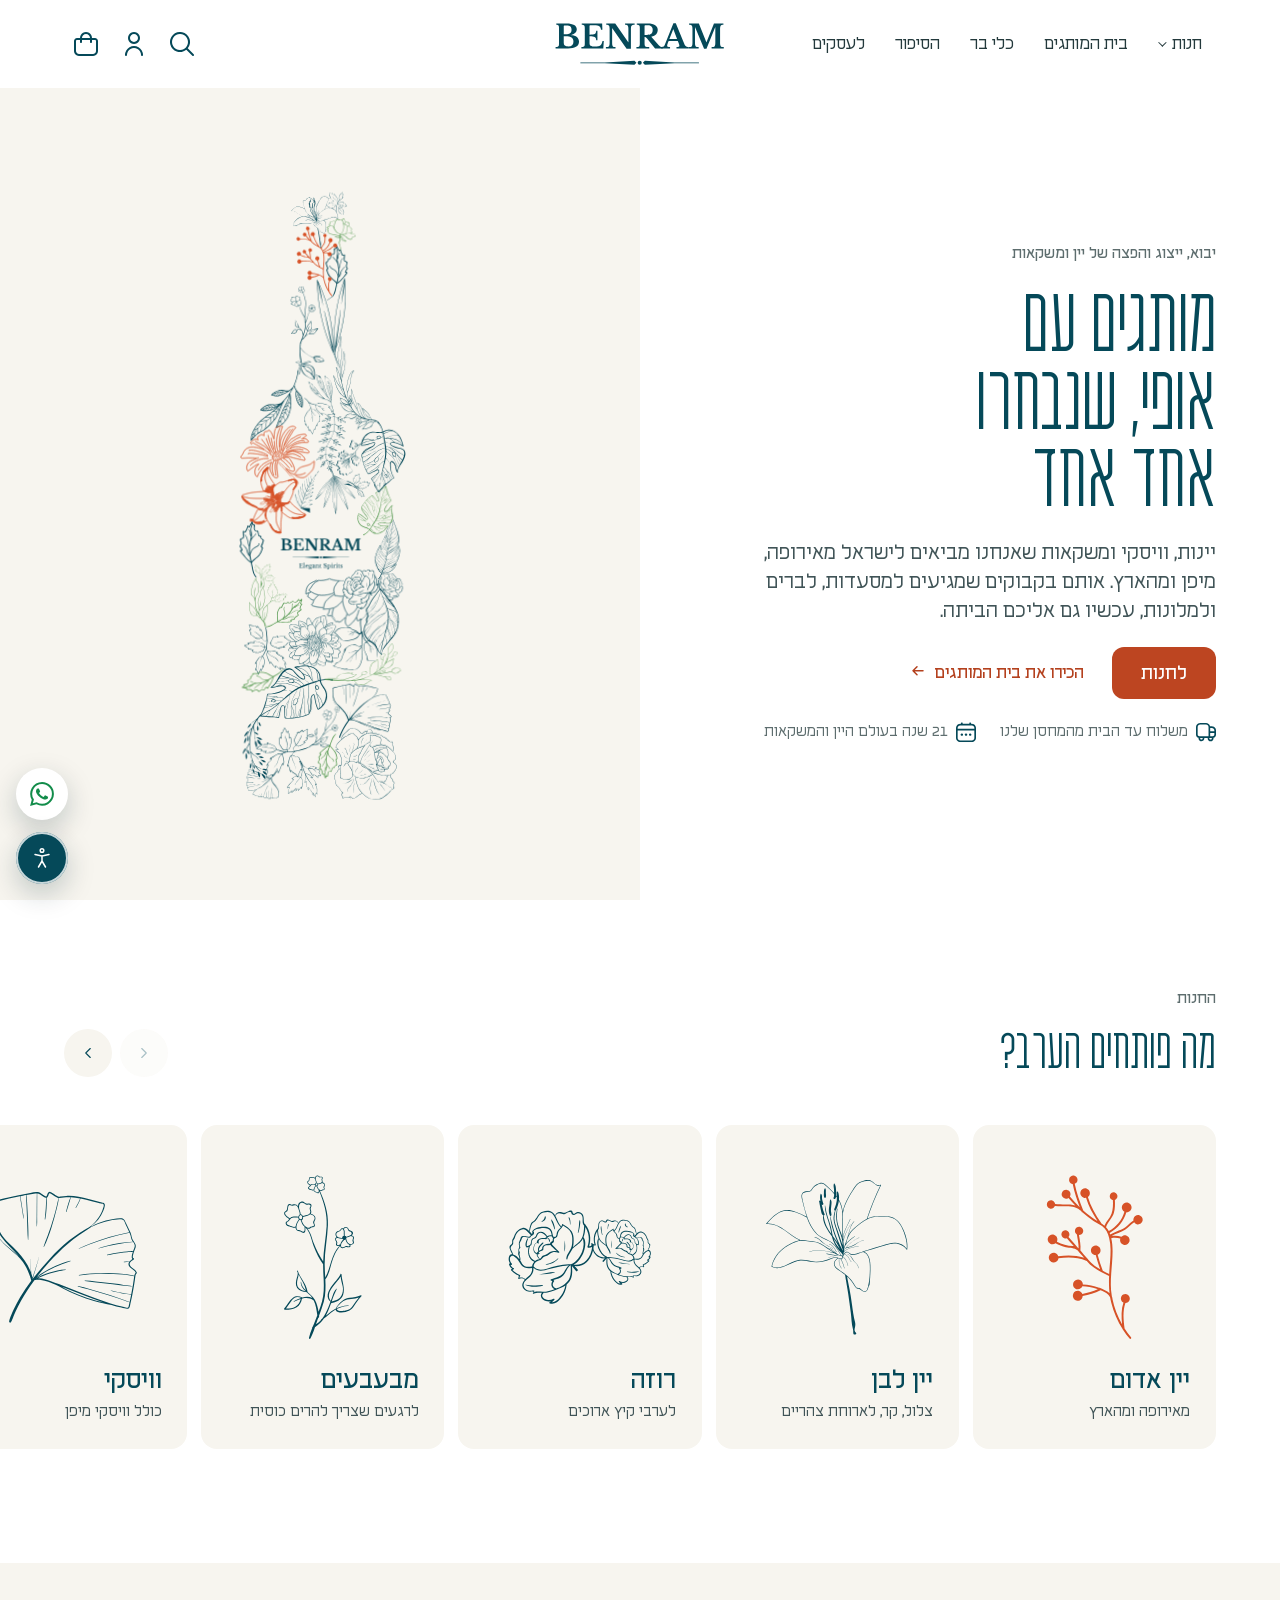
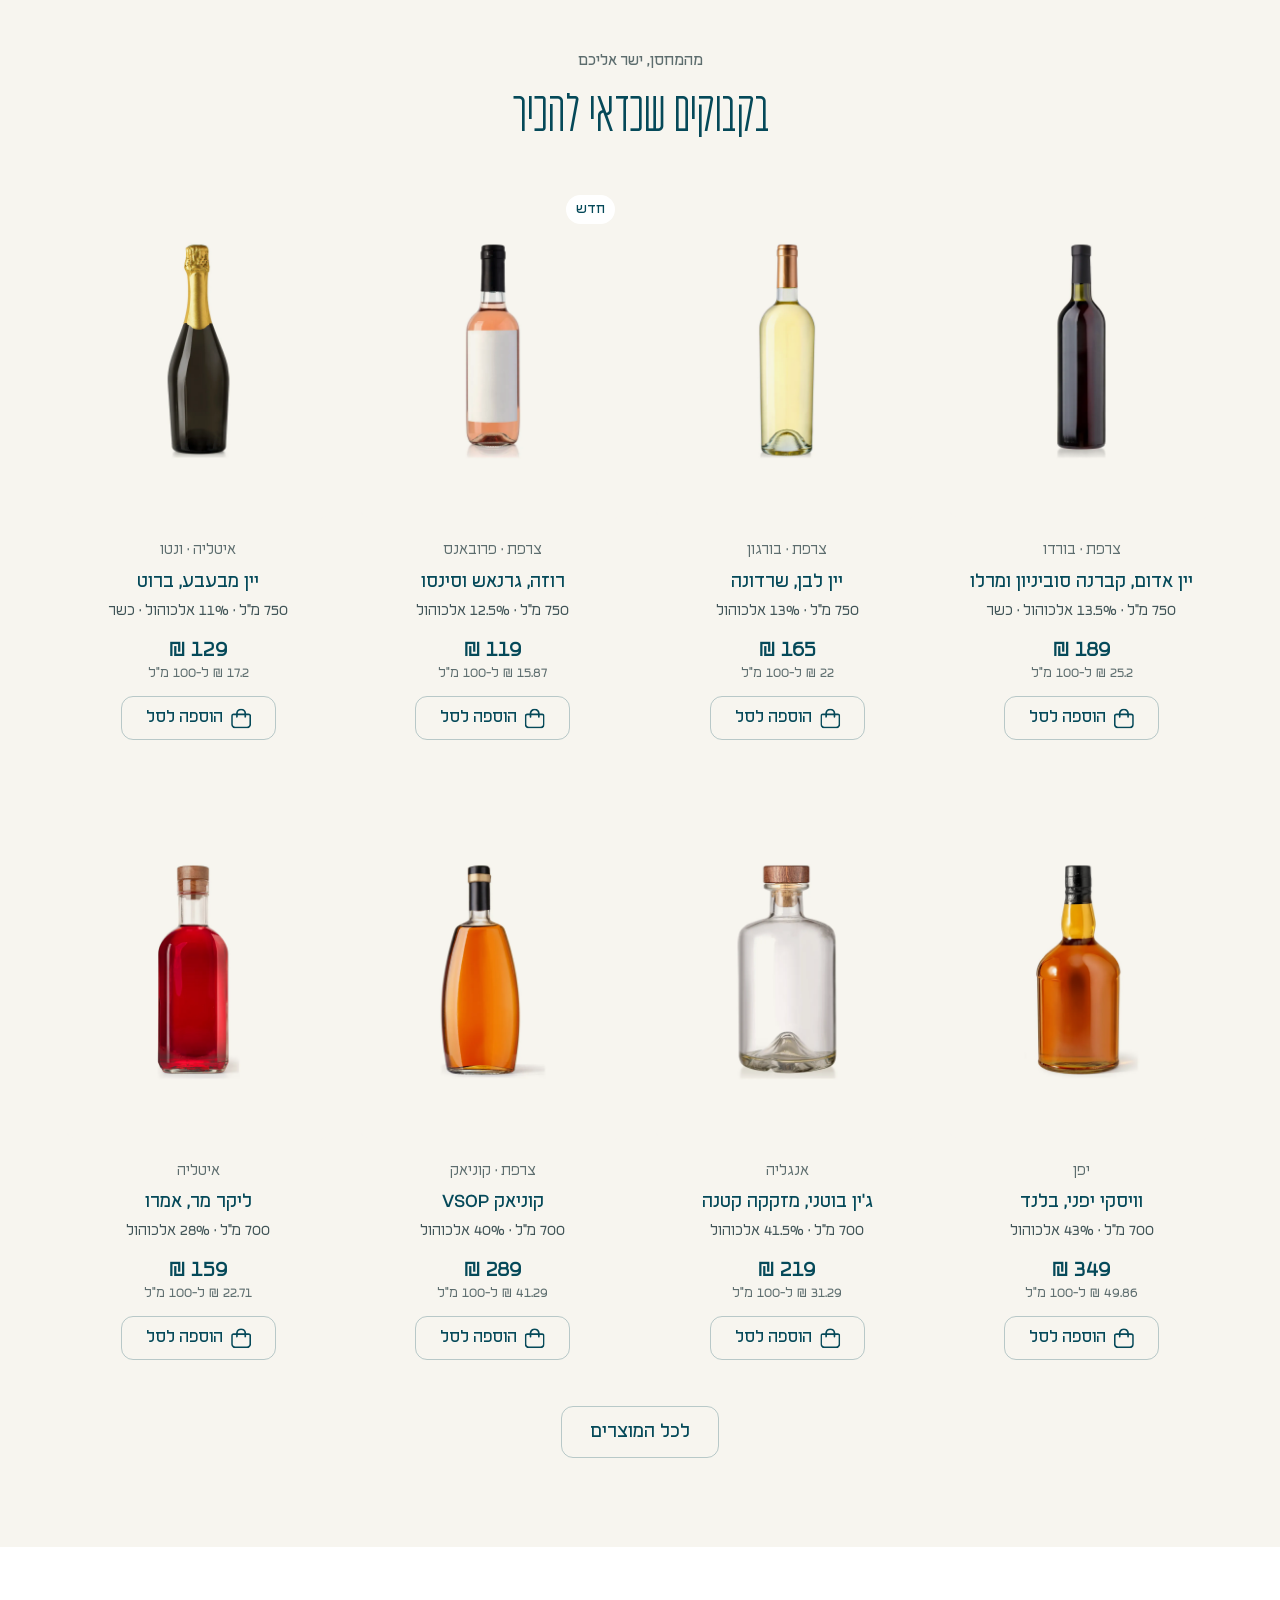
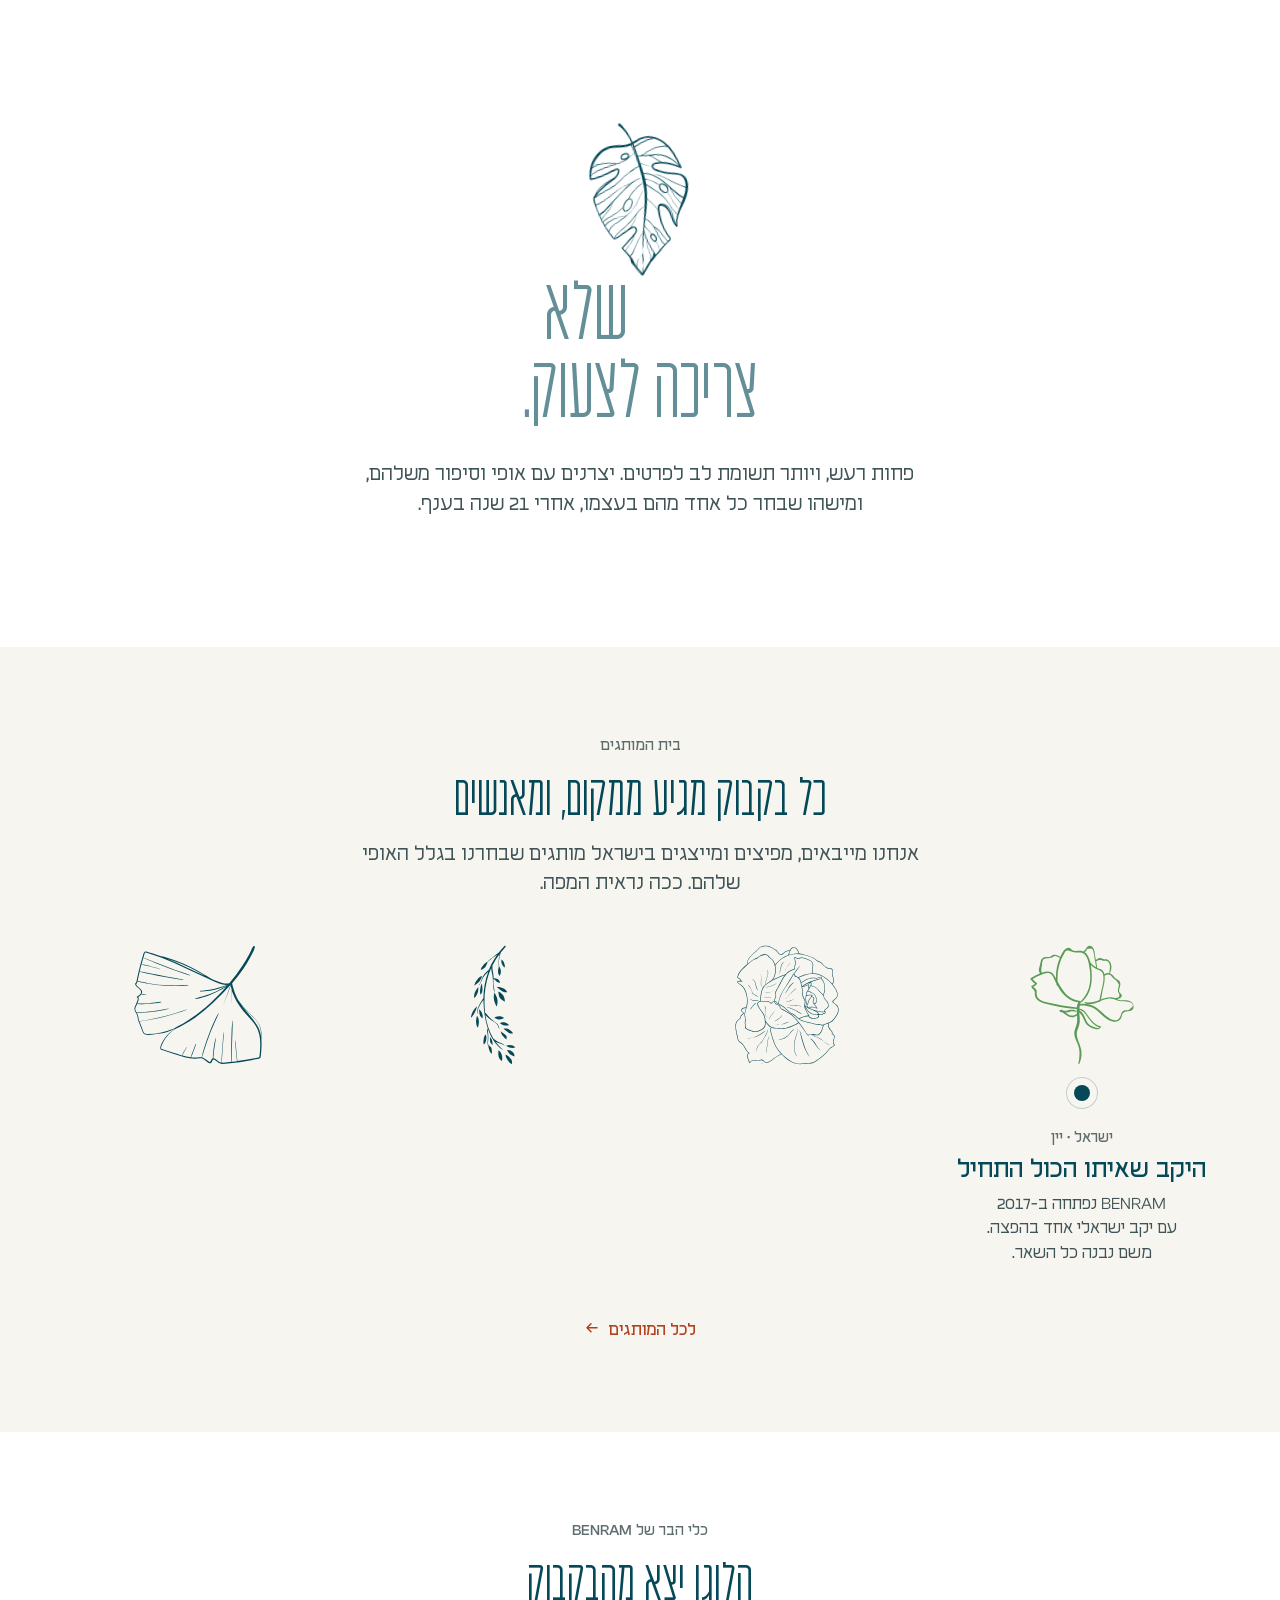
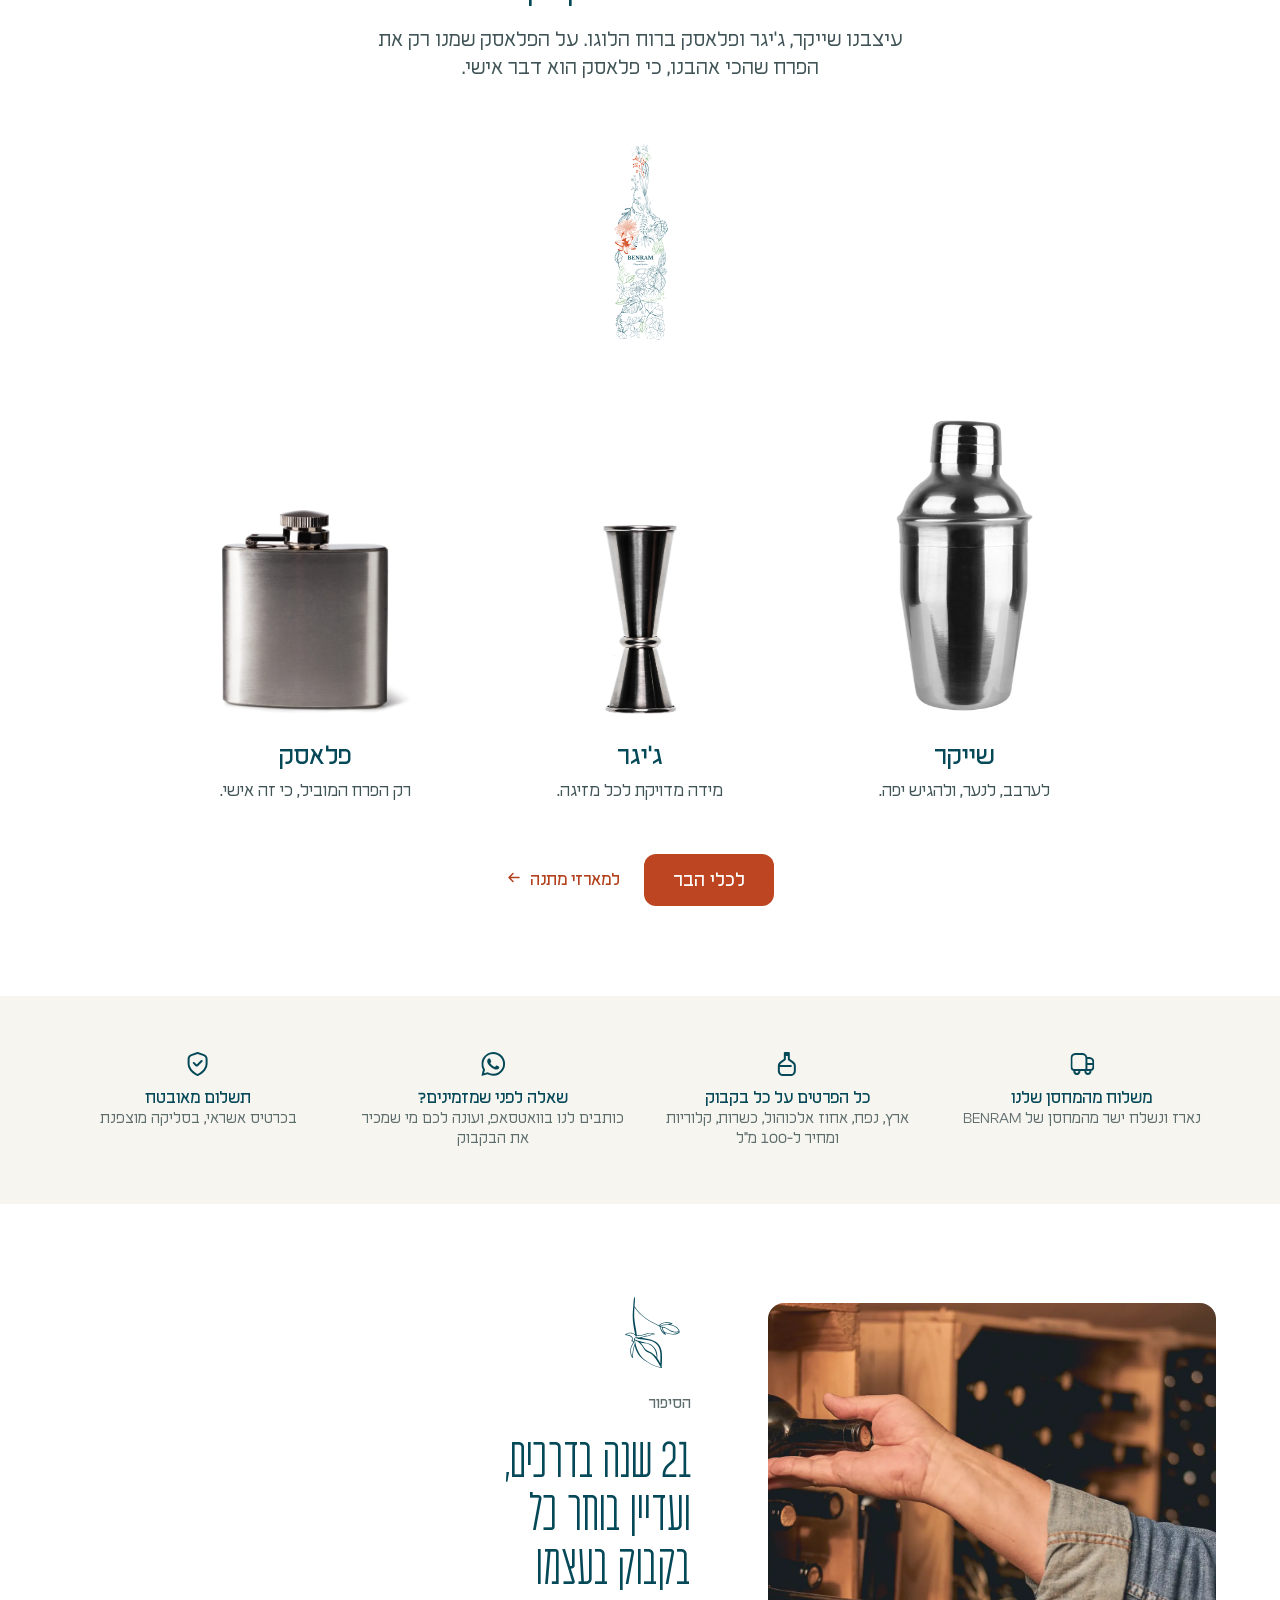
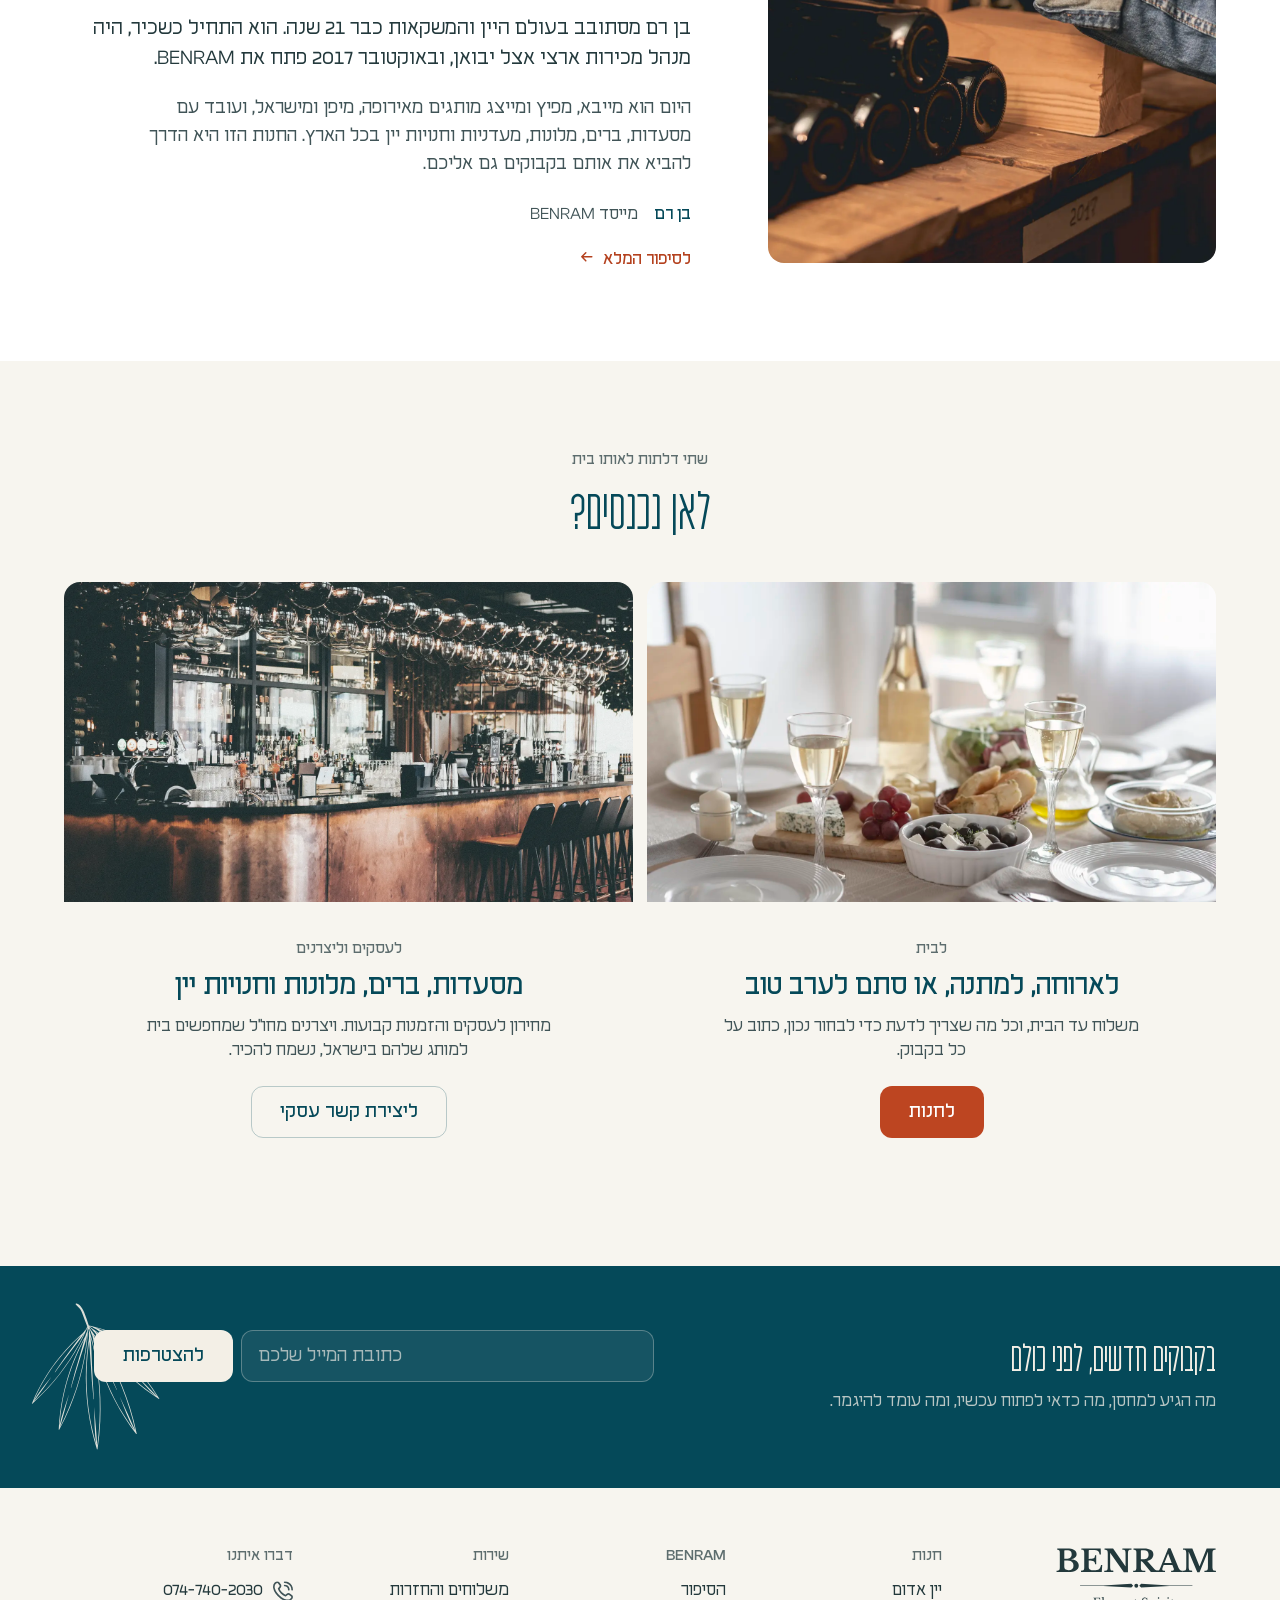
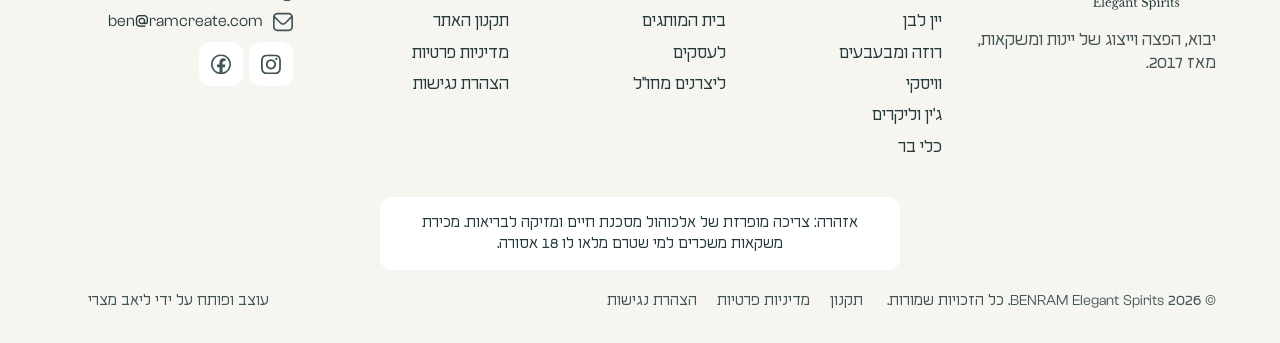
==== commit e0edfe17: "sketch update 2026-10-01_2010" ====
--- a/index.html
+++ b/index.html
@@ -8,7 +8,7 @@
 <meta name="robots" content="noindex, nofollow">
 <link rel="icon" href="images/brand/favicon.svg" type="image/svg+xml">
 <link rel="preload" href="fonts/FUP-Nesher-Light.woff2" as="font" type="font/woff2" crossorigin>
-<link rel="stylesheet" href="css/site.css?v=16">
+<link rel="stylesheet" href="css/site.css?v=17">
 <script>document.documentElement.classList.add("js");</script>
 </head>
 <body>
@@ -304,10 +304,10 @@
 <script src="vendor/gsap.min.js"></script>
 <script src="vendor/ScrollTrigger.min.js"></script>
 <script src="vendor/DrawSVGPlugin.min.js"></script>
-<script src="js/logo.js?v=16"></script>
-<script src="js/products.js?v=16"></script>
-<script src="js/site.js?v=16"></script>
-<script src="js/a11y.js?v=16"></script>
+<script src="js/logo.js?v=17"></script>
+<script src="js/products.js?v=17"></script>
+<script src="js/site.js?v=17"></script>
+<script src="js/a11y.js?v=17"></script>
 <script src="js/snap-icons.js?v=1"></script>
 </body>
 </html>
--- a/css/site.css
+++ b/css/site.css
@@ -561,9 +561,17 @@
   #house .head { justify-items: start; text-align: start; }
   #house .head p { margin-inline: 0; }
   .route-more { text-align: start; padding-inline-start: 48px; }
-  .pour-tools { gap: 12px; padding: 0; }
+  /* phone: the logo is the subject of the section, so it gets the size to read its lines; the three tools fill the row */
+  .pour { gap: 32px; }
+  .pour-src { width: clamp(132px, 38vw, 168px); }
+  .pour-tools { gap: 8px; padding: 0; }
   .pour-tool p { display: none; }
-  .pour-img { margin-bottom: 8px; }
+  .pour-img { margin-bottom: 8px; height: clamp(184px, 57vw, 240px); }
+  .pour-jigger .pour-img { height: clamp(122px, 38vw, 160px); }
+  .pour-flask .pour-img { height: clamp(128px, 40vw, 168px); }
+  .pour-shaker .pour-mark { /* qa-allow: physical */ left: 20%; top: 46%; width: 60%; }
+  .pour-jigger .pour-mark { /* qa-allow: physical */ left: 22%; top: 6%; width: 56%; }
+  .pour-flask .pour-mark { /* qa-allow: physical */ left: 27%; top: 28%; width: 48%; }
   .ft-news { justify-items: center; text-align: center; }
   .ft-news p { margin-inline: auto; }
   .ft-form { justify-content: center; }
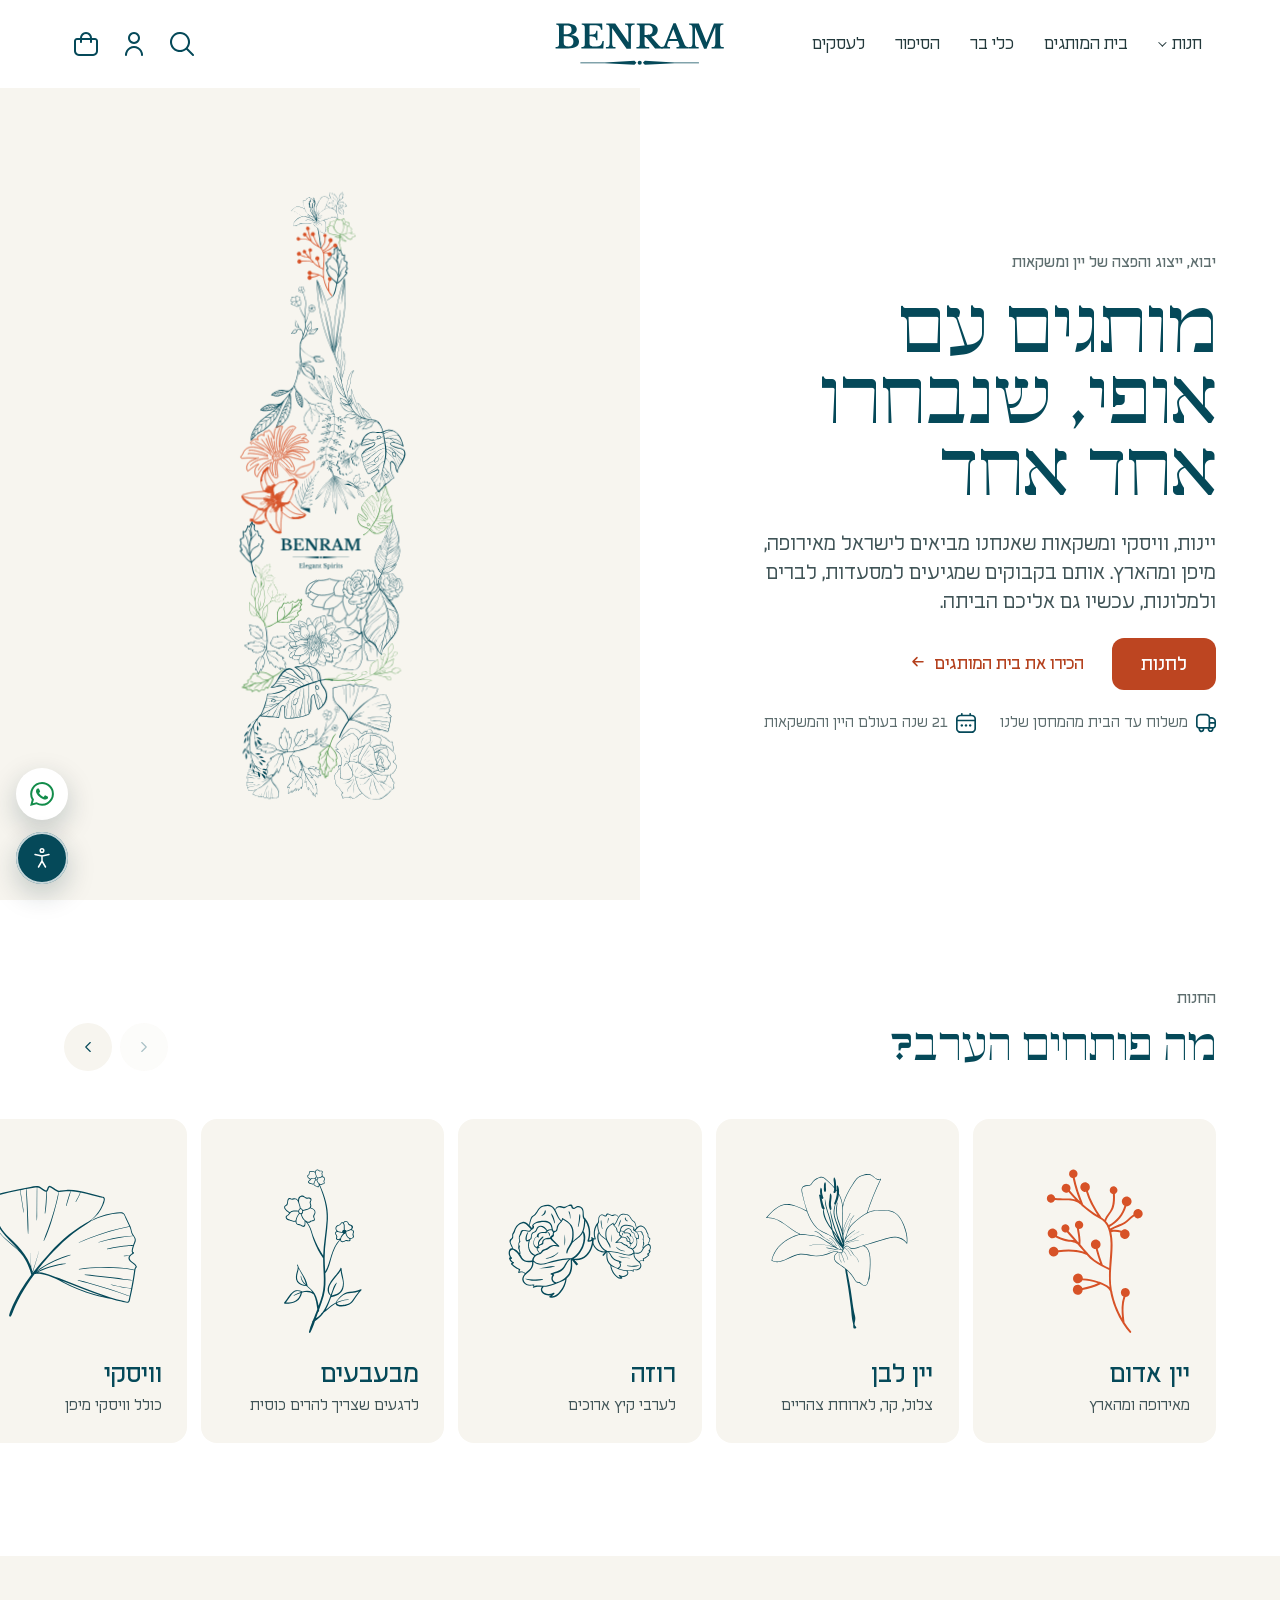
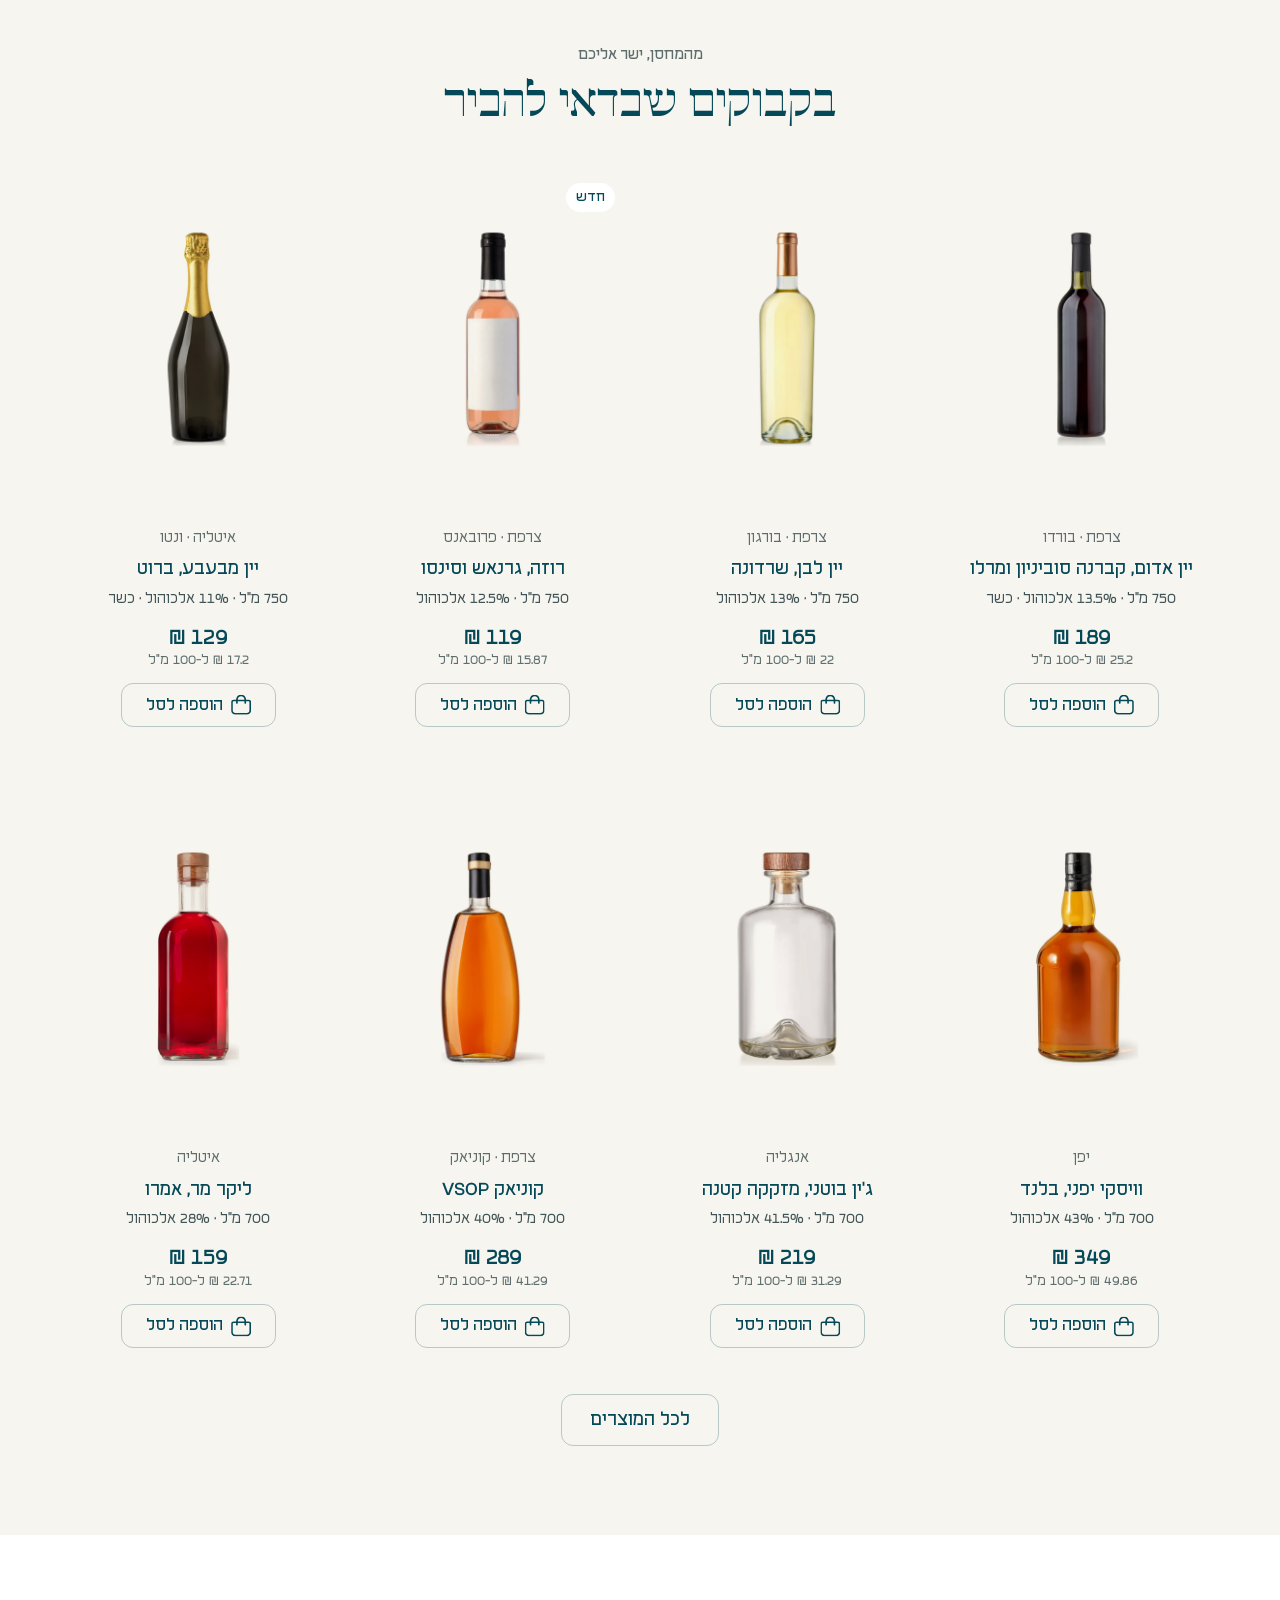
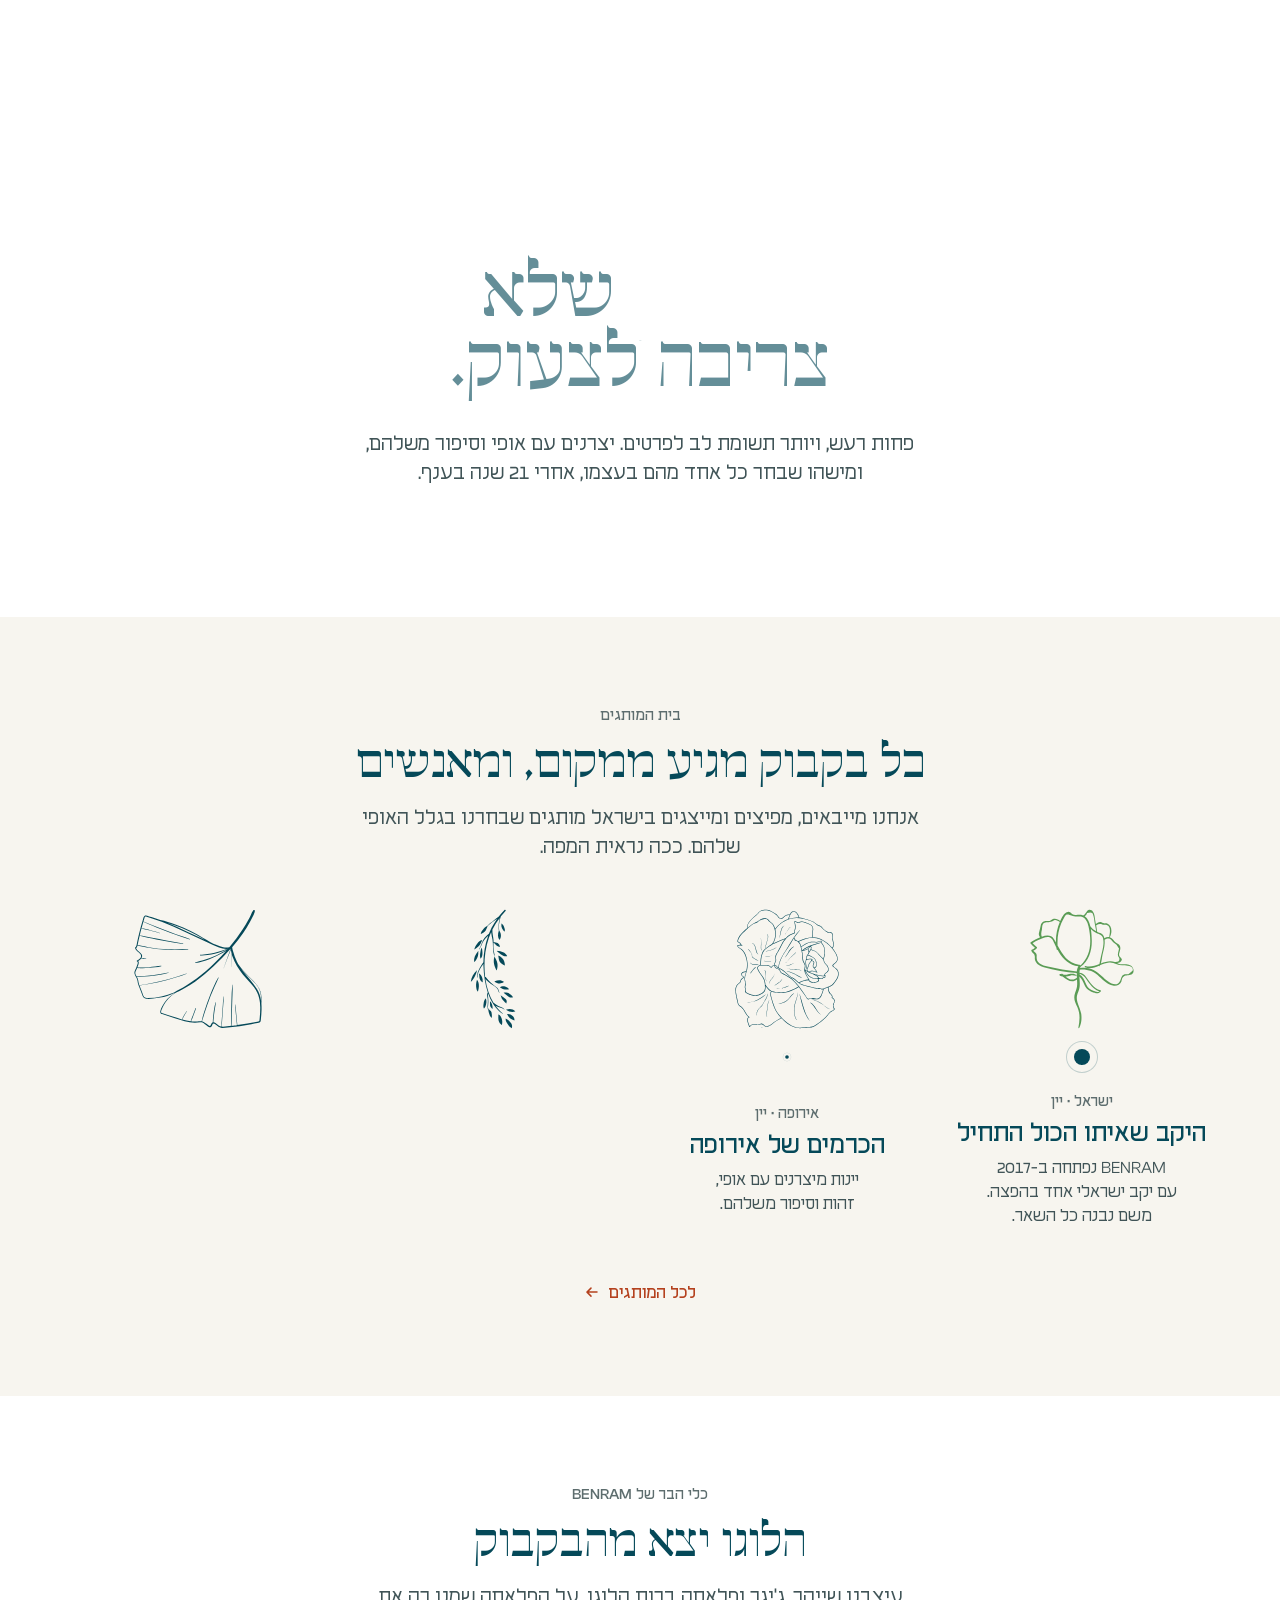
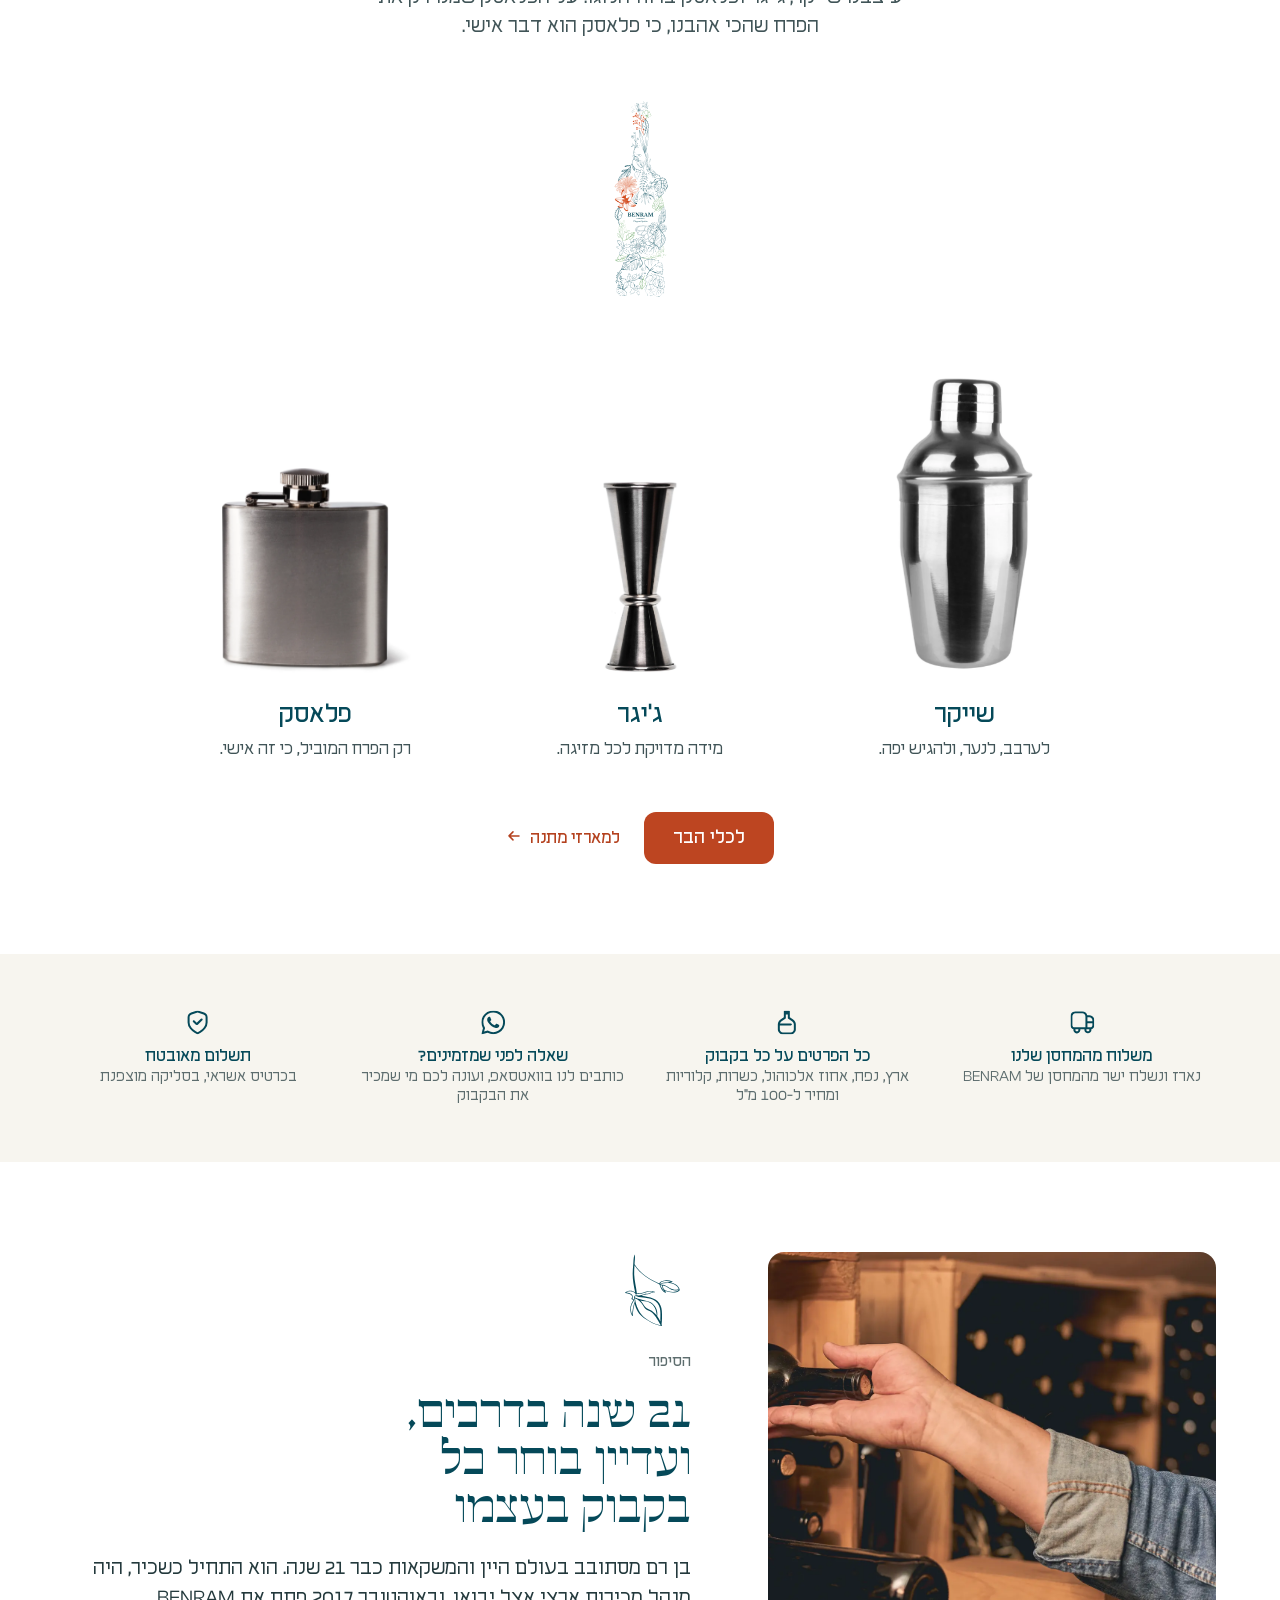
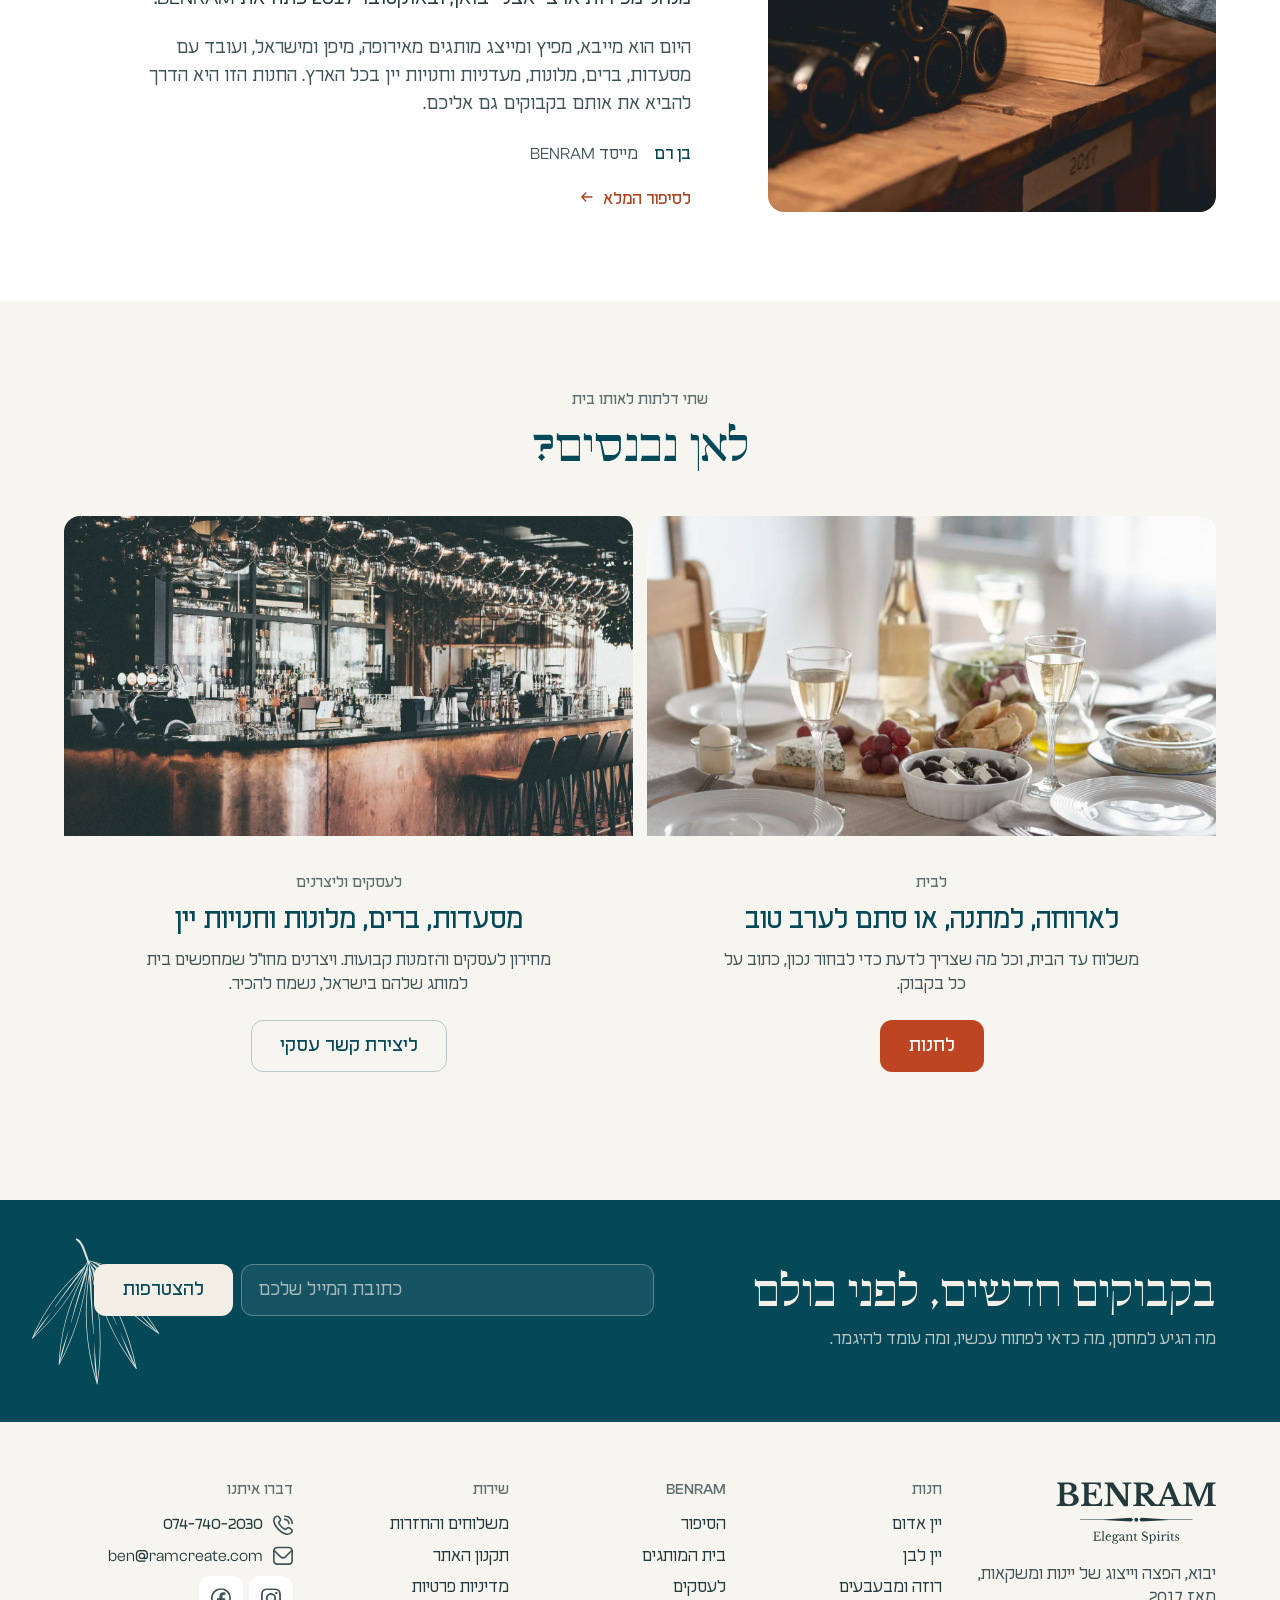
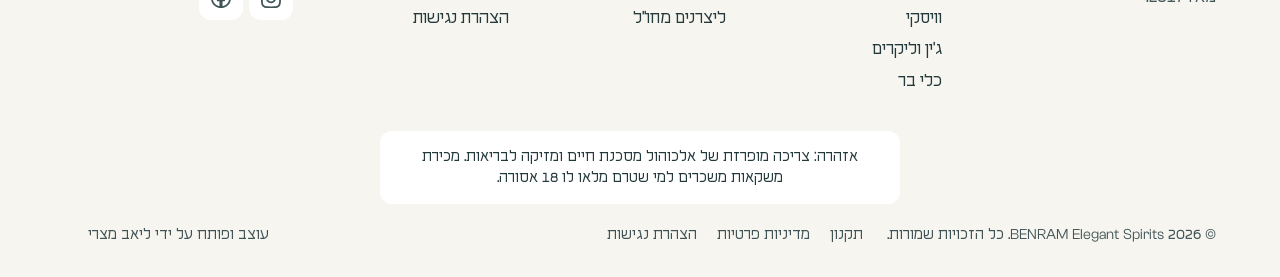
==== commit 5e5bcaf6: "sketch update 2026-10-01_2035" ====
--- a/index.html
+++ b/index.html
@@ -7,8 +7,8 @@
 <meta name="description" content="BENRAM מייבאת, מפיצה ומייצגת בישראל יינות, וויסקי ומשקאות מאירופה, מיפן ומהארץ. אותם בקבוקים שמגיעים למסעדות ולברים, עכשיו גם הביתה.">
 <meta name="robots" content="noindex, nofollow">
 <link rel="icon" href="images/brand/favicon.svg" type="image/svg+xml">
-<link rel="preload" href="fonts/FUP-Nesher-Light.woff2" as="font" type="font/woff2" crossorigin>
-<link rel="stylesheet" href="css/site.css?v=17">
+<link rel="preload" href="fonts/FUP-Eshel-Light.woff2" as="font" type="font/woff2" crossorigin>
+<link rel="stylesheet" href="css/site.css?v=21">
 <script>document.documentElement.classList.add("js");</script>
 </head>
 <body>
@@ -304,10 +304,10 @@
 <script src="vendor/gsap.min.js"></script>
 <script src="vendor/ScrollTrigger.min.js"></script>
 <script src="vendor/DrawSVGPlugin.min.js"></script>
-<script src="js/logo.js?v=17"></script>
-<script src="js/products.js?v=17"></script>
-<script src="js/site.js?v=17"></script>
-<script src="js/a11y.js?v=17"></script>
+<script src="js/logo.js?v=21"></script>
+<script src="js/products.js?v=21"></script>
+<script src="js/site.js?v=21"></script>
+<script src="js/a11y.js?v=21"></script>
 <script src="js/snap-icons.js?v=1"></script>
 </body>
 </html>
--- a/css/site.css
+++ b/css/site.css
@@ -2,11 +2,13 @@
    Concept: the bottle is a garden. The logo's botanicals swirl in a vortex and close into the bottle, then the scroll
    walks through the house: the shelf, the places the bottles come from, the bar, the man, the table.
    Frame: fluid (MV:fluid). Skin: editorial minimalism / storeos-quiet (MV:s05), ink = the logo's deep teal, burnt orange
-   only on actions. Pair L1: FUP Nesher 300 + FUP Begin 400, Latin Clash Display / Clash Grotesk.
+   only on actions. Headings FUP Eshel 300 (Latin Clash Display 116%), body FUP Begin 400 (Latin Clash Grotesk 114%).
    Motion: signature vortex (custom, from the logo SVG) · MV:g05 · MV:g48 · a drawn botanical that recurs (on MV:g86). */
 
 /* ---------- fonts ---------- */
-@font-face { font-family: "Nesher"; src: url("../fonts/FUP-Nesher-Light.woff2") format("woff2"); font-weight: 300; font-display: swap;
+/* headings: FUP Eshel Light. Chiselled terminals with a thick-thin stroke, like letters cut in metal: it answers the
+   Baskerville of the BENRAM wordmark and the engraving on the bar tools. Hebrew only; Latin falls to Clash Display 116% */
+@font-face { font-family: "Eshel"; src: url("../fonts/FUP-Eshel-Light.woff2") format("woff2"); font-weight: 300; font-display: swap;
   unicode-range: U+0000-0040, U+005B-0060, U+007B-00BF, U+0590-05FF, U+2000-206F, U+20AA, U+FB1D-FB4F; }
 @font-face { font-family: "Begin"; src: url("../fonts/FUP-Begin-Regular.woff2") format("woff2"); font-weight: 400; font-display: swap;
   unicode-range: U+0000-0040, U+005B-0060, U+007B-00BF, U+0590-05FF, U+2000-206F, U+20AA, U+FB1D-FB4F; }
@@ -14,12 +16,12 @@
   unicode-range: U+0000-0040, U+005B-0060, U+007B-00BF, U+0590-05FF, U+2000-206F, U+20AA, U+FB1D-FB4F; }
 @font-face { font-family: "Clash Grotesk"; src: url("../fonts/ClashGrotesk-Regular.woff2") format("woff2"); font-weight: 400; font-display: swap; size-adjust: 114%; }
 @font-face { font-family: "Clash Grotesk"; src: url("../fonts/ClashGrotesk-Medium.woff2") format("woff2"); font-weight: 500; font-display: swap; size-adjust: 114%; }
-@font-face { font-family: "Clash Display"; src: url("../fonts/ClashDisplay-Light.woff2") format("woff2"); font-weight: 300; font-display: swap; size-adjust: 112%; }
+@font-face { font-family: "Clash Display"; src: url("../fonts/ClashDisplay-Light.woff2") format("woff2"); font-weight: 300; font-display: swap; size-adjust: 116%; }
 
 /* ---------- tokens ---------- */
 :root {
   --a11y-scale: 1;
-  --f-display: "Nesher", "Clash Display", system-ui, -apple-system, "Segoe UI", Arial, sans-serif;
+  --f-display: "Eshel", "Clash Display", system-ui, -apple-system, "Segoe UI", Arial, sans-serif;
   --f-text: "Begin", "Clash Grotesk", system-ui, -apple-system, "Segoe UI", Arial, sans-serif;
   --f-latin: "Clash Grotesk", "Begin", system-ui, sans-serif;
 
@@ -59,9 +61,10 @@
   --pad-card: clamp(20px, 2vw, 40px);
   --measure: clamp(560px, 36vw, 760px);
 
-  /* type: Nesher x1.265 and Begin x0.864 are inside the values; line heights x lambda */
-  --fs-hero: calc(clamp(48px, min(6vw, 10vh) + 0.25rem, 144px) * var(--a11y-scale)); /* Nesher x1.265: the 8vh cap times the factor */
-  --fs-h2: calc(clamp(40px, 3.3vw + 0.5rem, 91px) * var(--a11y-scale));
+  /* type: Eshel x0.8 and Begin x0.864 are inside the values. Phone sizes sit above the calibration on purpose:
+     Liav, 1.10.2026, the headings were "tiny" on the phone */
+  --fs-hero: calc(clamp(38px, min(4.6vw, 7.6vh) + 0.25rem, 96px) * var(--a11y-scale));
+  --fs-h2: calc(clamp(30px, 2.3vw + 0.5rem, 60px) * var(--a11y-scale));
   --fs-h3: calc(clamp(19px, 0.6vw + 0.8rem, 24px) * var(--a11y-scale));
   --fs-lead: calc(clamp(17px, 0.3vw + 0.85rem, 20px) * var(--a11y-scale));
   --fs-body: calc(clamp(16px, 0.25vw + 0.75rem, 18px) * var(--a11y-scale));
@@ -72,8 +75,8 @@
 }
 @media (max-width: 767px) {
   :root {
-    --fs-hero: calc(clamp(40px, 12.8vw, 56px) * var(--a11y-scale));
-    --fs-h2: calc(clamp(32px, 8.2vw, 38px) * var(--a11y-scale));
+    --fs-hero: calc(clamp(36px, 10.6vw, 44px) * var(--a11y-scale));
+    --fs-h2: calc(clamp(28px, 7.8vw, 32px) * var(--a11y-scale));
     --hdr: 64px;
   }
 }
@@ -86,8 +89,8 @@
 a { color: inherit; }
 button { font: inherit; color: inherit; }
 h1, h2 { margin: 0; font-family: var(--f-display); font-weight: 300; letter-spacing: 0; color: var(--ink); text-wrap: balance; }
-h1 { font-size: var(--fs-hero); line-height: 1; }
-h2 { font-size: var(--fs-h2); line-height: 1.06; }
+h1 { font-size: var(--fs-hero); line-height: 1.22; } /* Eshel lambda 1.33: tall ascenders and descenders */
+h2 { font-size: var(--fs-h2); line-height: 1.26; }
 h3 { margin: 0; font-family: var(--f-text); font-size: var(--fs-h3); font-weight: 500; line-height: 1.4; color: var(--ink); }
 p { margin: 0; }
 strong, b { font-weight: 500; }
@@ -239,7 +242,7 @@
 html.intro-out .intro { opacity: 0; transition: opacity .4s var(--ease); }
 .intro > * { pointer-events: auto; }
 .gate-q { position: relative; display: grid; justify-items: center; gap: 14px; max-width: min(92vw, 460px); padding: 32px 28px; border-radius: var(--r-card); background: color-mix(in srgb, var(--surface) 84%, transparent); text-align: center; transition: opacity .4s var(--ease), transform .4s var(--ease); }
-.gate-q .gate-t { font-family: var(--f-display); font-weight: 300; font-size: calc(clamp(34px, 2.4vw + .6rem, 56px) * var(--a11y-scale)); line-height: 1.06; color: var(--ink); }
+.gate-q .gate-t { font-family: var(--f-display); font-weight: 300; font-size: calc(clamp(28px, 1.6vw + .6rem, 40px) * var(--a11y-scale)); line-height: 1.26; color: var(--ink); }
 .gate-q p:not(.gate-t) { font-size: var(--fs-body); color: var(--muted-strong); }
 .gate-q .row { display: flex; flex-wrap: wrap; justify-content: center; gap: 10px; margin-top: 8px; }
 .gate-q.gone { opacity: 0; transform: translateY(-10px); pointer-events: none; }
@@ -258,7 +261,7 @@
 .hero { display: grid; grid-template-columns: 1fr 1fr; height: calc(100svh - var(--hdr)); min-height: 520px; }
 .hero-txt { /* qa-allow: sec (the hero pads in vh so it fits the first screen, library/heroes.md) */ display: flex; flex-direction: column; justify-content: center; gap: clamp(14px, 2.4vh, 28px); padding: clamp(24px, 5vh, 64px) var(--gutter); }
 .hero-txt .kicker { margin: 0; }
-.hero h1 { max-width: 11ch; line-height: .96; }
+.hero h1 { max-width: 11ch; line-height: 1.14; }
 .hero-lead { max-width: 40ch; font-size: var(--fs-lead); line-height: 1.65; color: var(--muted-strong); }
 .hero-cta { display: flex; flex-wrap: wrap; align-items: center; gap: 12px 28px; }
 .hero-meta { display: flex; flex-wrap: wrap; gap: 8px 24px; font-size: var(--fs-micro); color: var(--muted); }
@@ -339,7 +342,7 @@
 .mono { position: relative; padding: var(--sec-loose) var(--gutter); text-align: center; overflow: clip; }
 .mono-art { width: clamp(140px, 13vw, 240px); aspect-ratio: 1; margin: 0 auto clamp(24px, 2.4vw, 48px); }
 .mono-art .draw { transform-origin: 50% 92%; }
-.mono h2 { max-width: 16ch; margin-inline: auto; font-size: calc(var(--fs-hero) * .95); line-height: 1.02; } /* the h1 stays the largest line on the page */
+.mono h2 { max-width: 16ch; margin-inline: auto; font-size: calc(var(--fs-hero) * .95); line-height: 1.16; } /* the h1 stays the largest line on the page */
 .mono h2 .w { display: inline-block; clip-path: inset(-.1em -.2em -.18em -.2em); vertical-align: top; color: color-mix(in srgb, var(--ink) 62%, var(--surface)); transition: color .35s var(--ease); }
 .mono h2 .wi { display: inline-block; will-change: transform; }
 .mono h2 .w.on { color: var(--ink); }
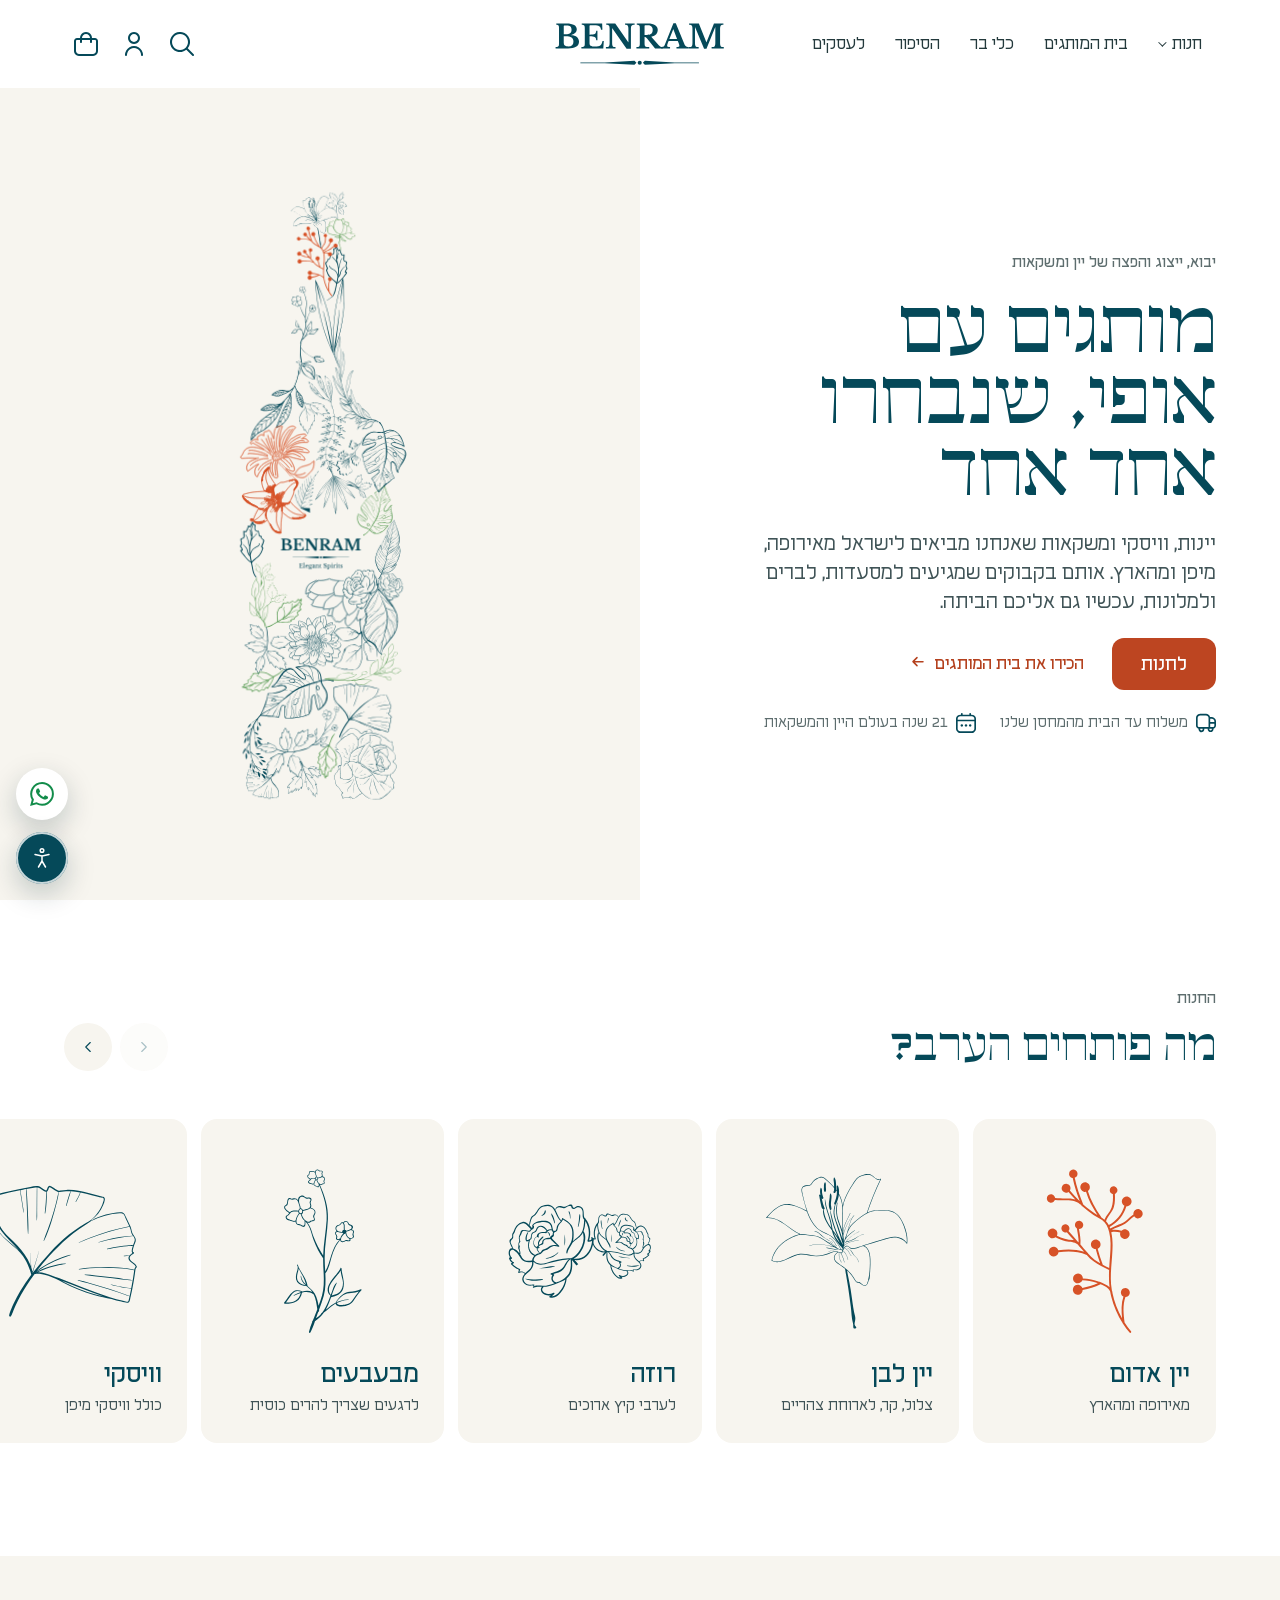
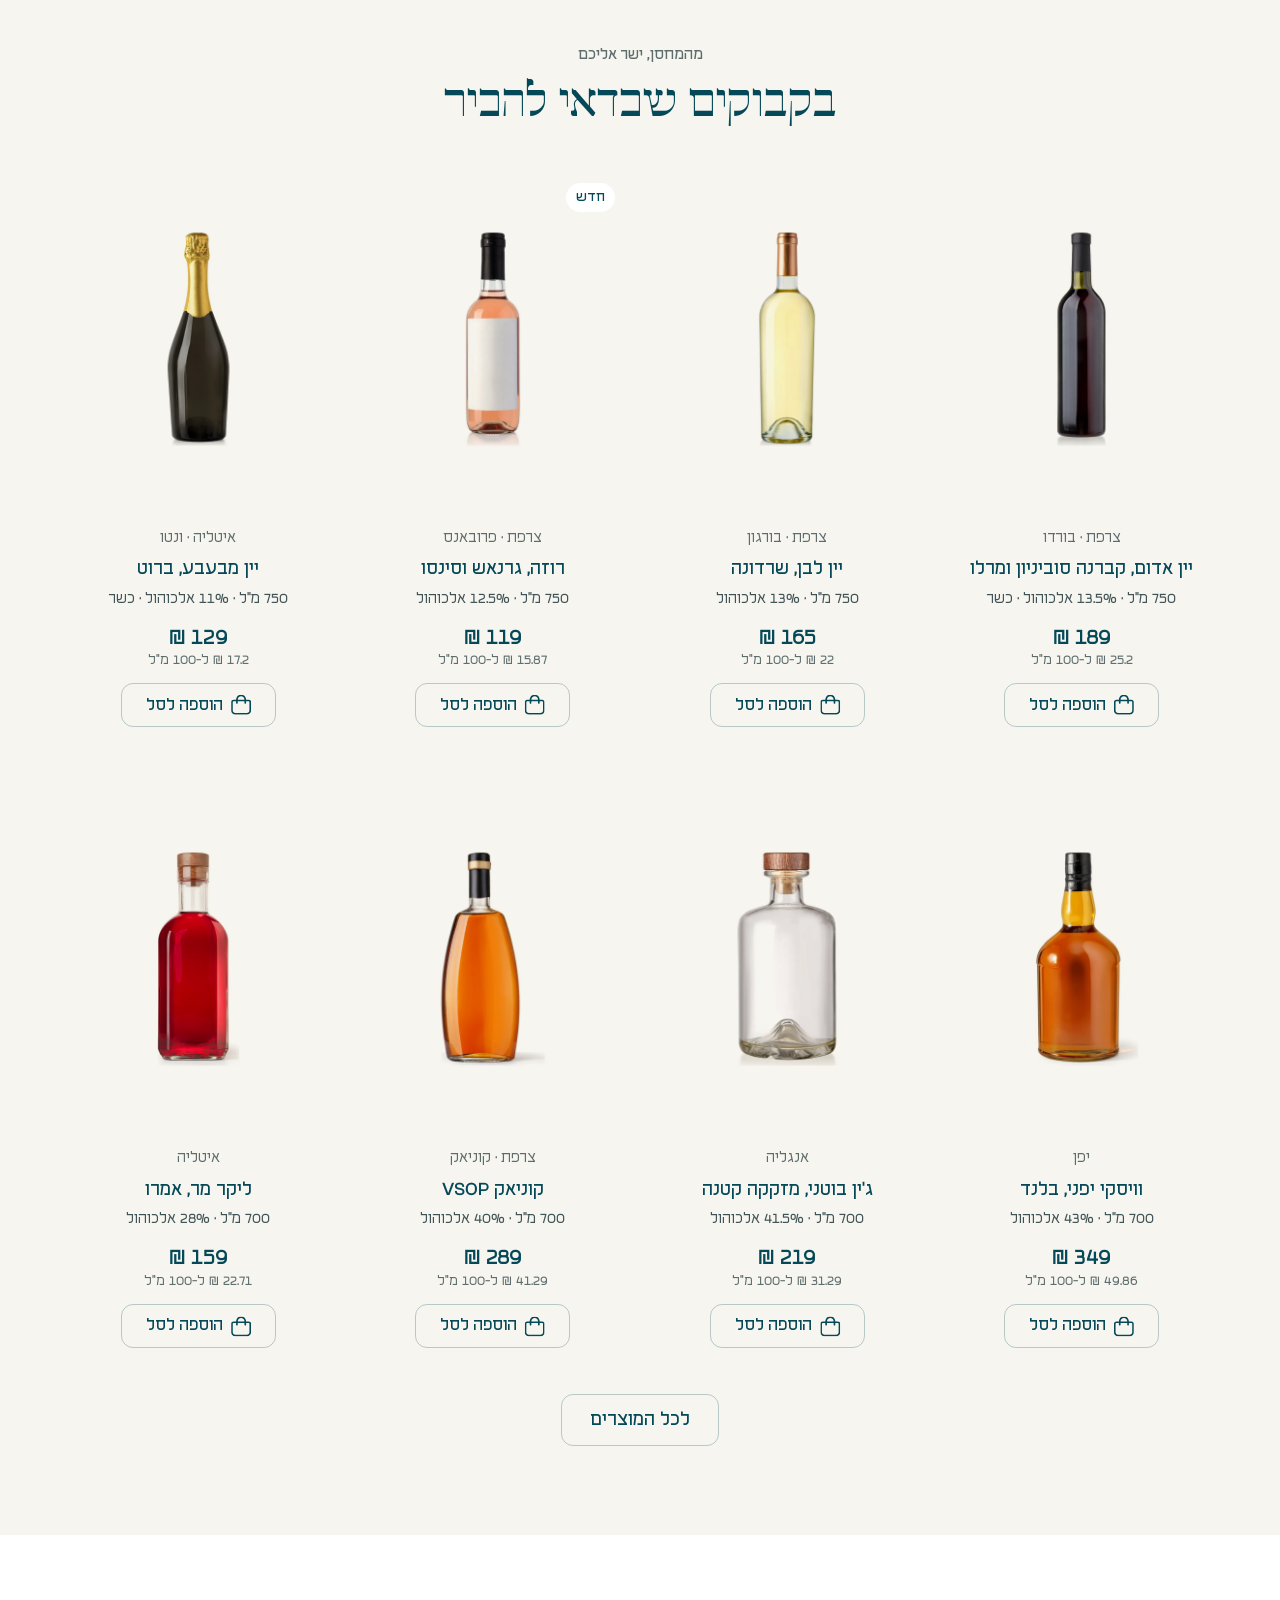
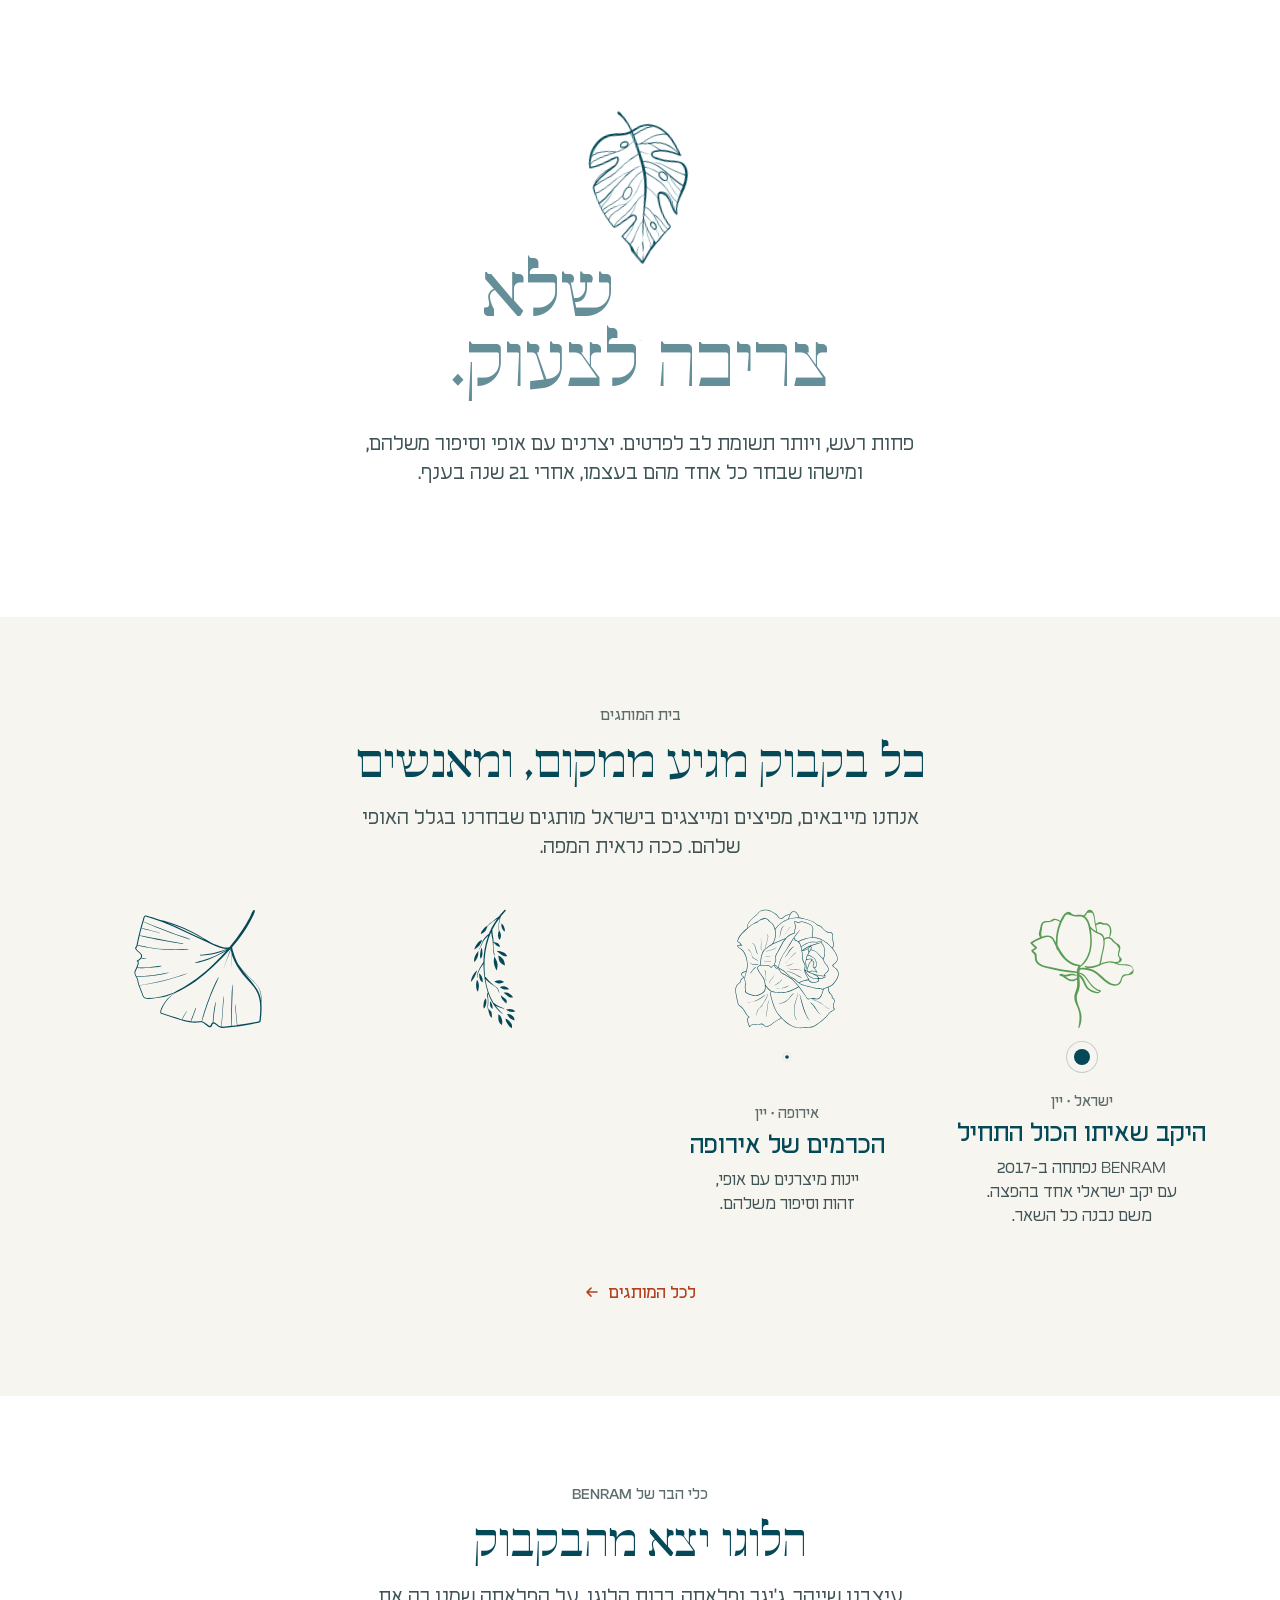
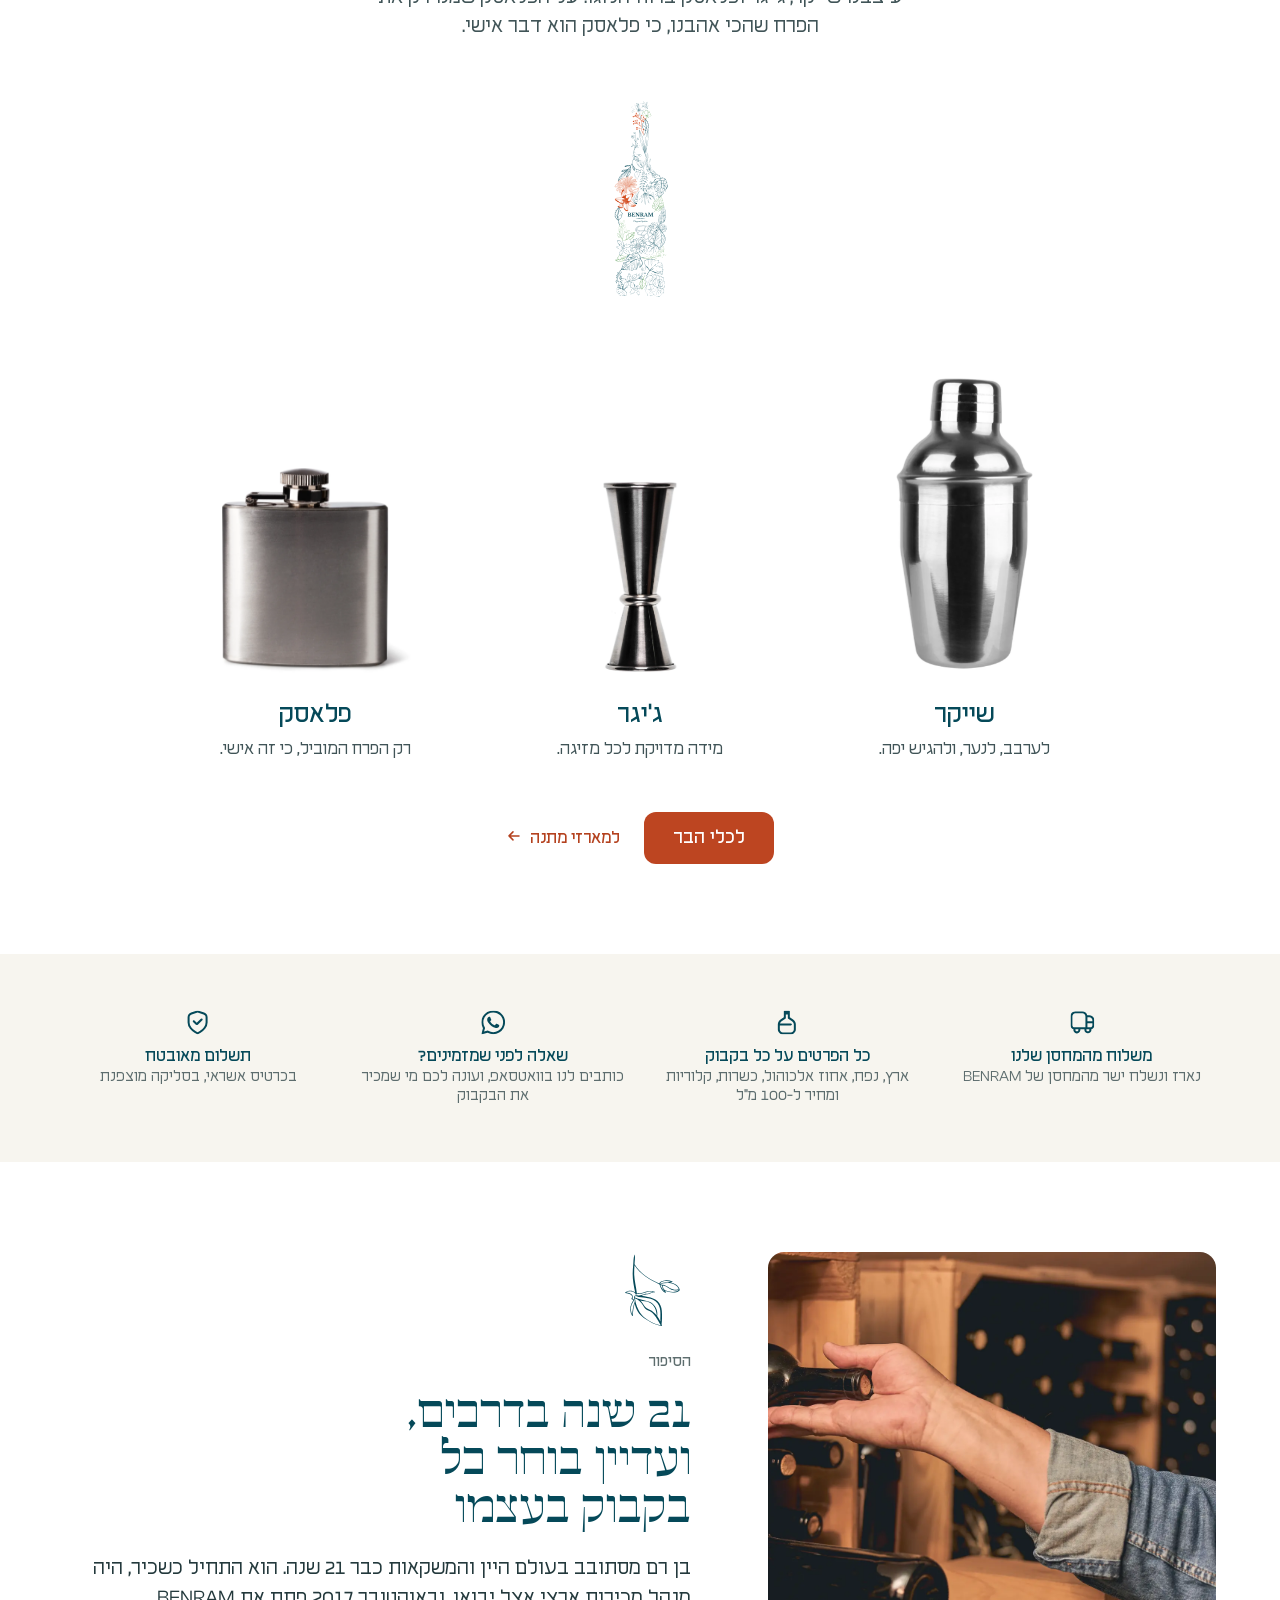
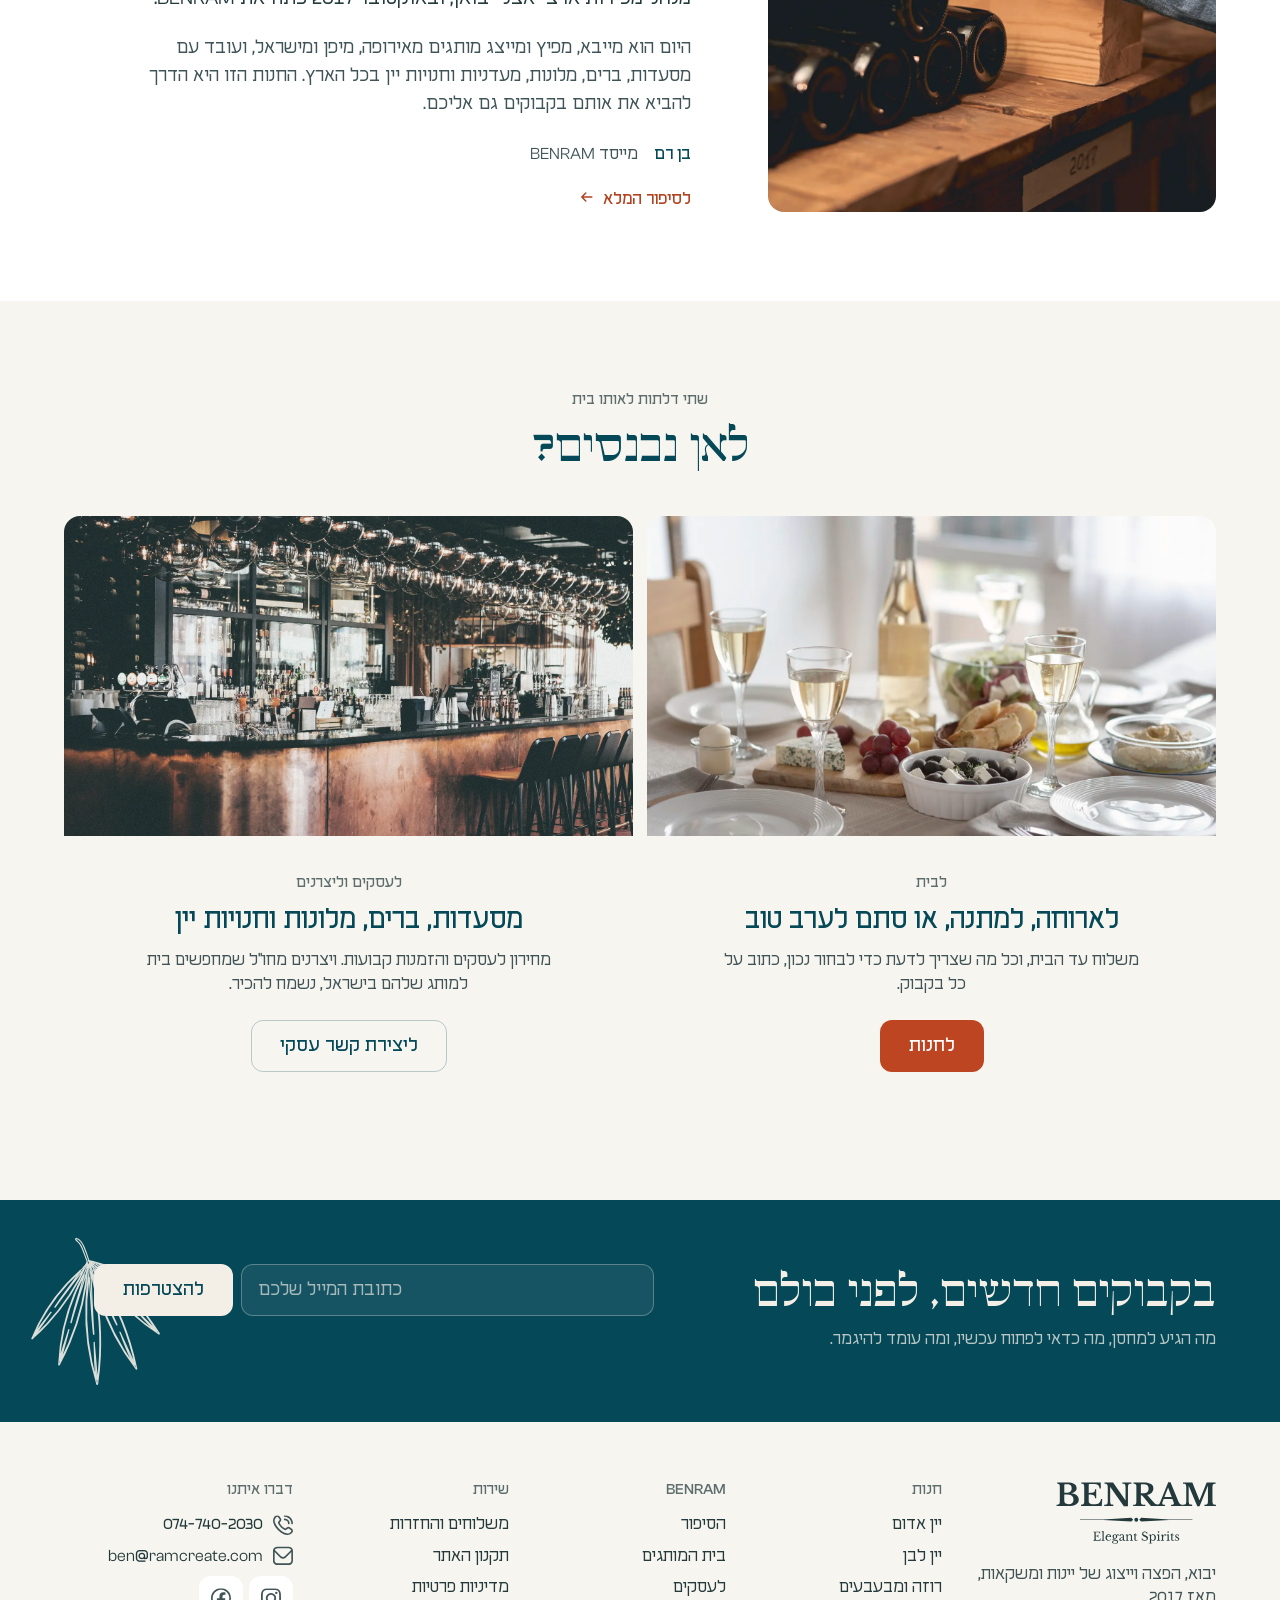
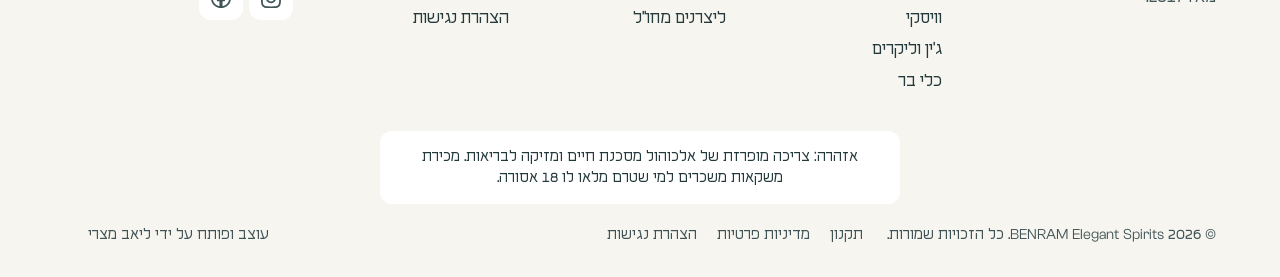
==== commit 8ffc3371: "sketch update 2026-10-01_2106" ====
--- a/index.html
+++ b/index.html
@@ -8,7 +8,7 @@
 <meta name="robots" content="noindex, nofollow">
 <link rel="icon" href="images/brand/favicon.svg" type="image/svg+xml">
 <link rel="preload" href="fonts/FUP-Eshel-Light.woff2" as="font" type="font/woff2" crossorigin>
-<link rel="stylesheet" href="css/site.css?v=21">
+<link rel="stylesheet" href="css/site.css?v=22">
 <script>document.documentElement.classList.add("js");</script>
 </head>
 <body>
@@ -304,10 +304,10 @@
 <script src="vendor/gsap.min.js"></script>
 <script src="vendor/ScrollTrigger.min.js"></script>
 <script src="vendor/DrawSVGPlugin.min.js"></script>
-<script src="js/logo.js?v=21"></script>
-<script src="js/products.js?v=21"></script>
-<script src="js/site.js?v=21"></script>
-<script src="js/a11y.js?v=21"></script>
+<script src="js/logo.js?v=22"></script>
+<script src="js/products.js?v=22"></script>
+<script src="js/site.js?v=22"></script>
+<script src="js/a11y.js?v=22"></script>
 <script src="js/snap-icons.js?v=1"></script>
 </body>
 </html>
--- a/css/site.css
+++ b/css/site.css
@@ -566,7 +566,7 @@
   .route-more { text-align: start; padding-inline-start: 48px; }
   /* phone: the logo is the subject of the section, so it gets the size to read its lines; the three tools fill the row */
   .pour { gap: 32px; }
-  .pour-src { width: clamp(132px, 38vw, 168px); }
+  .pour-src { width: clamp(200px, 60vw, 260px); }
   .pour-tools { gap: 8px; padding: 0; }
   .pour-tool p { display: none; }
   .pour-img { margin-bottom: 8px; height: clamp(184px, 57vw, 240px); }
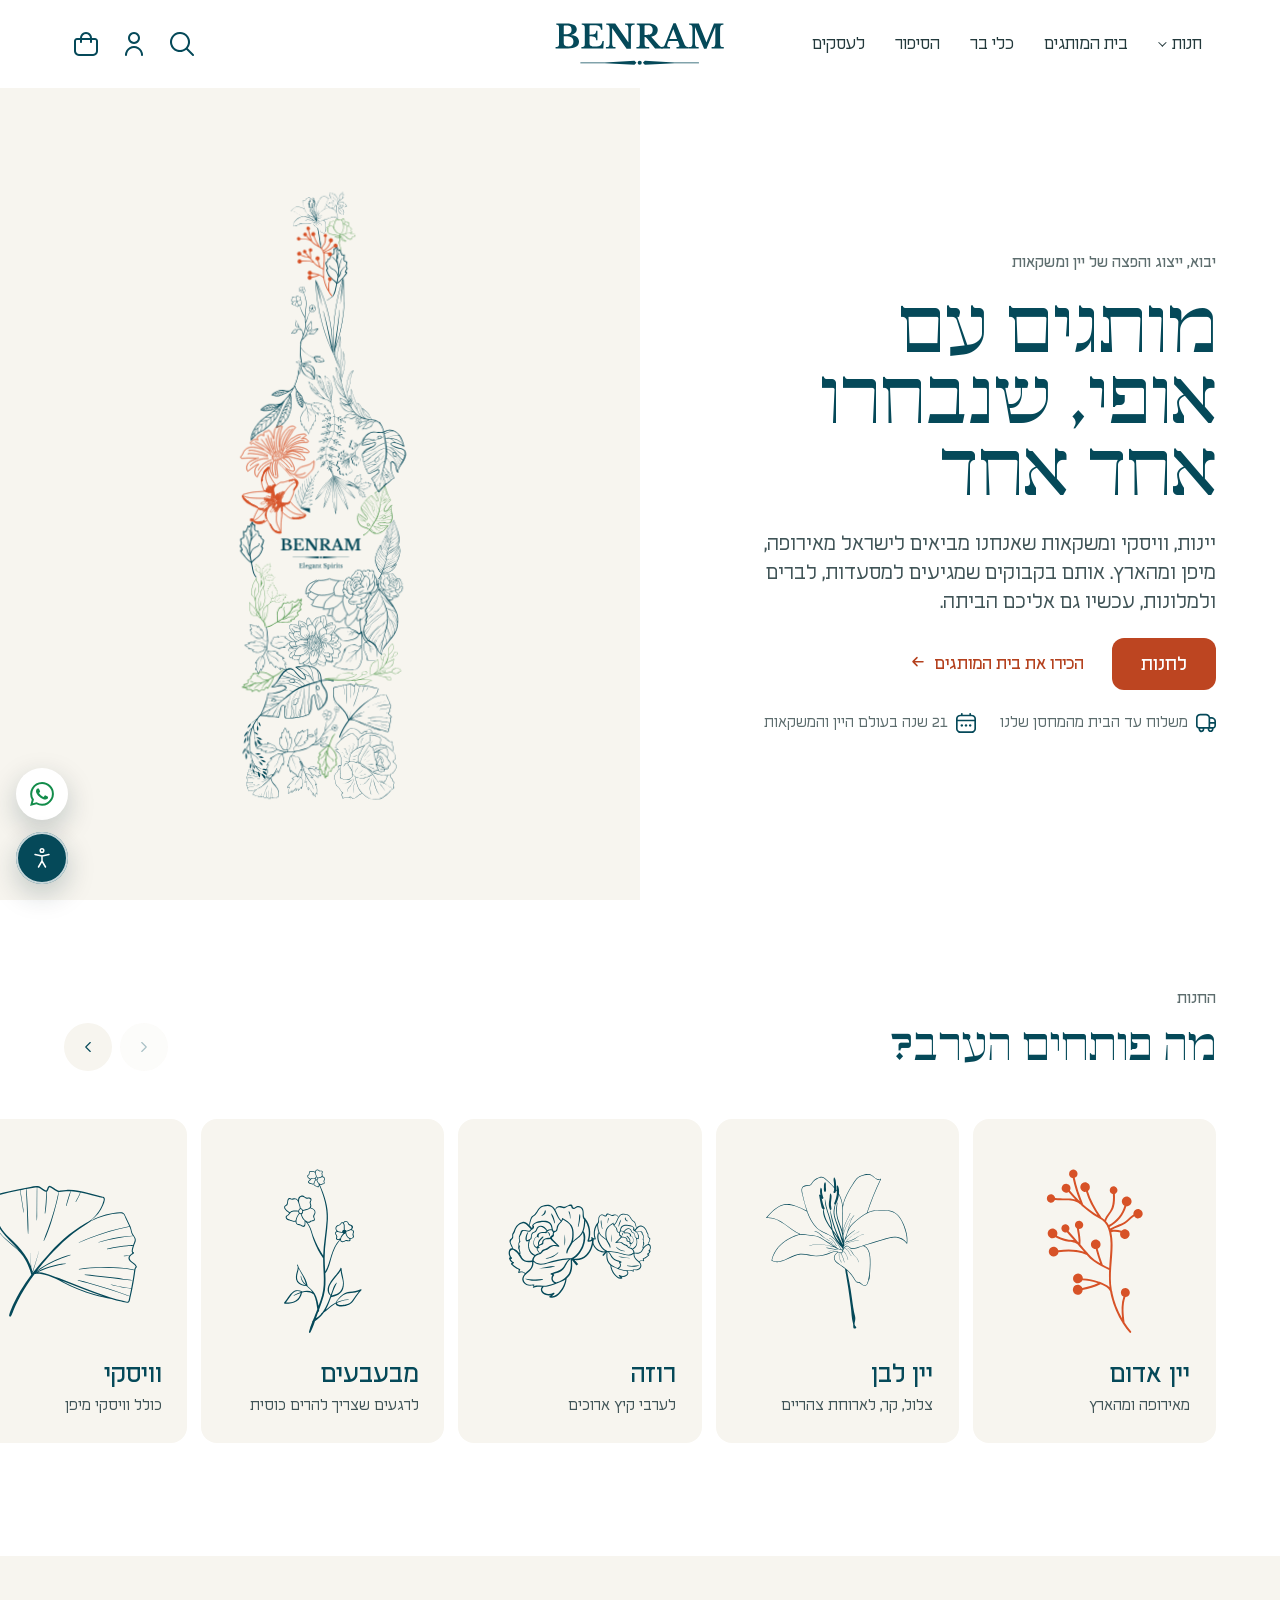
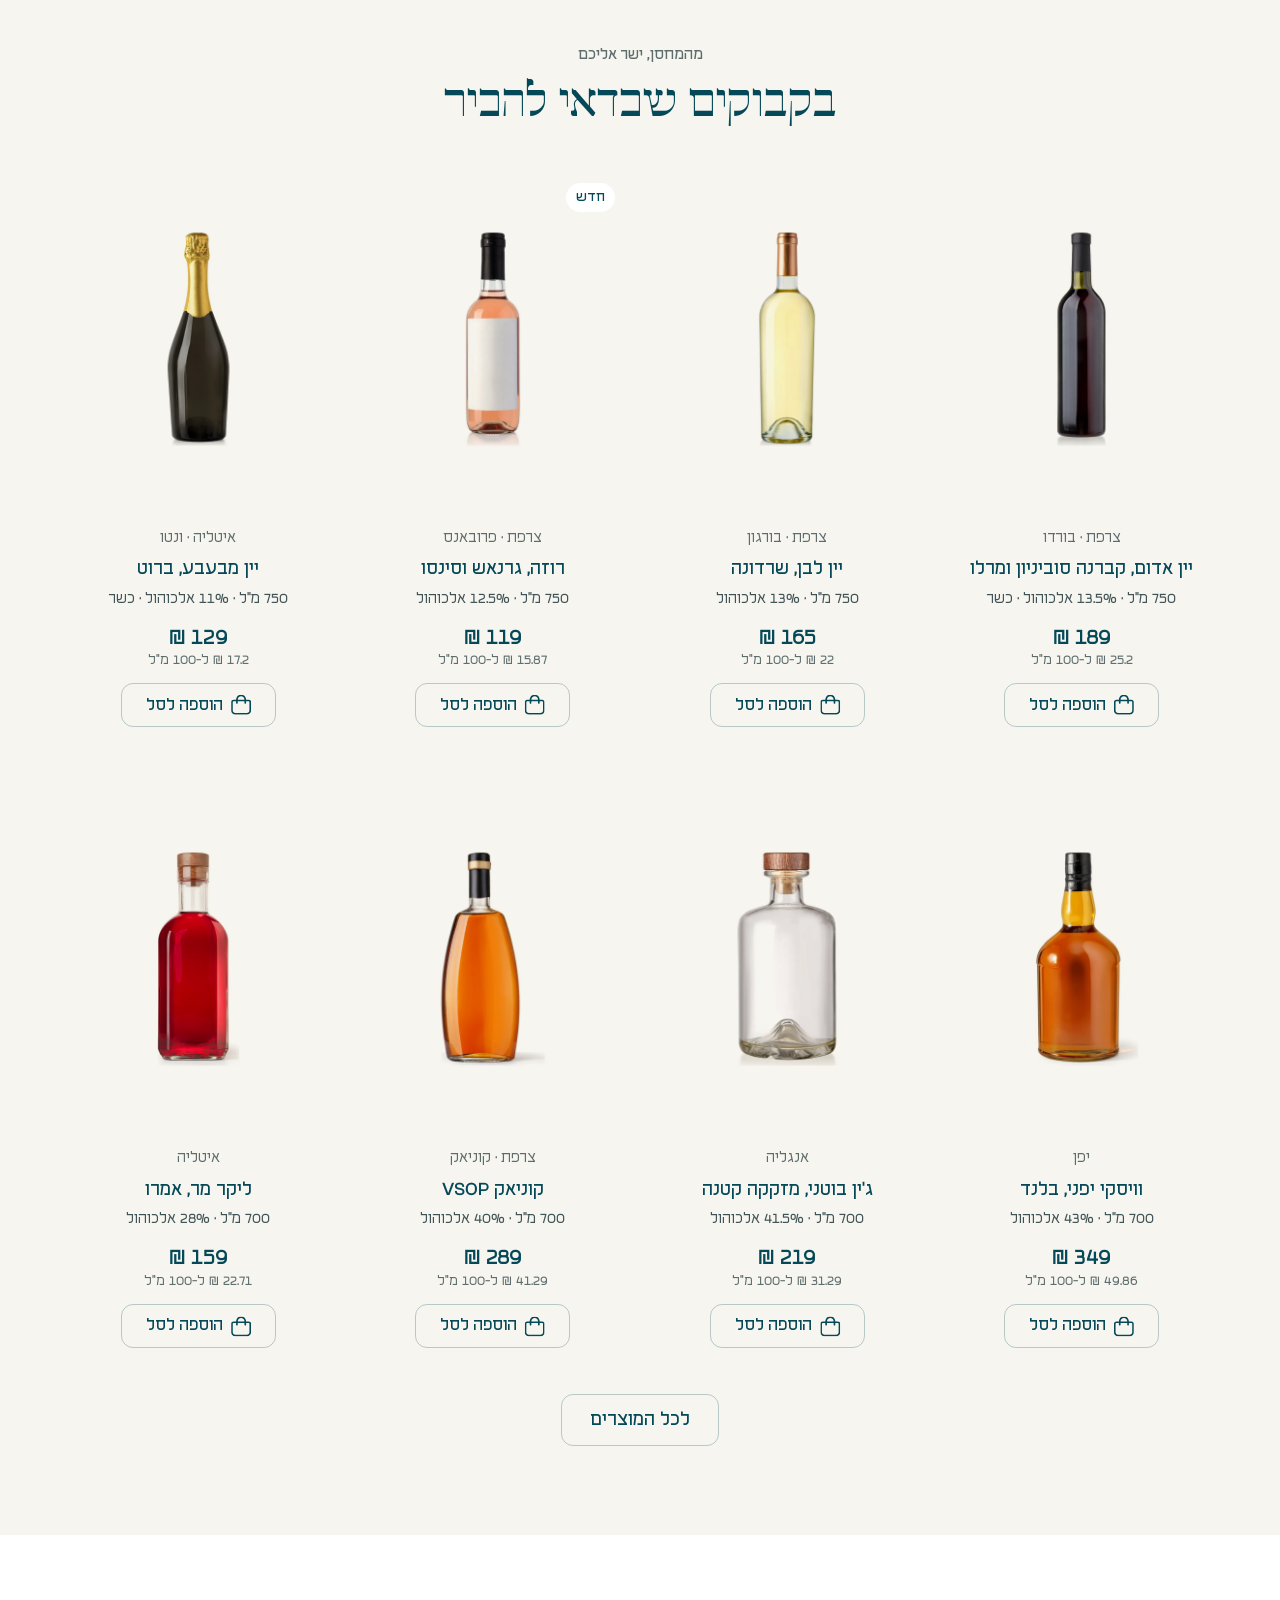
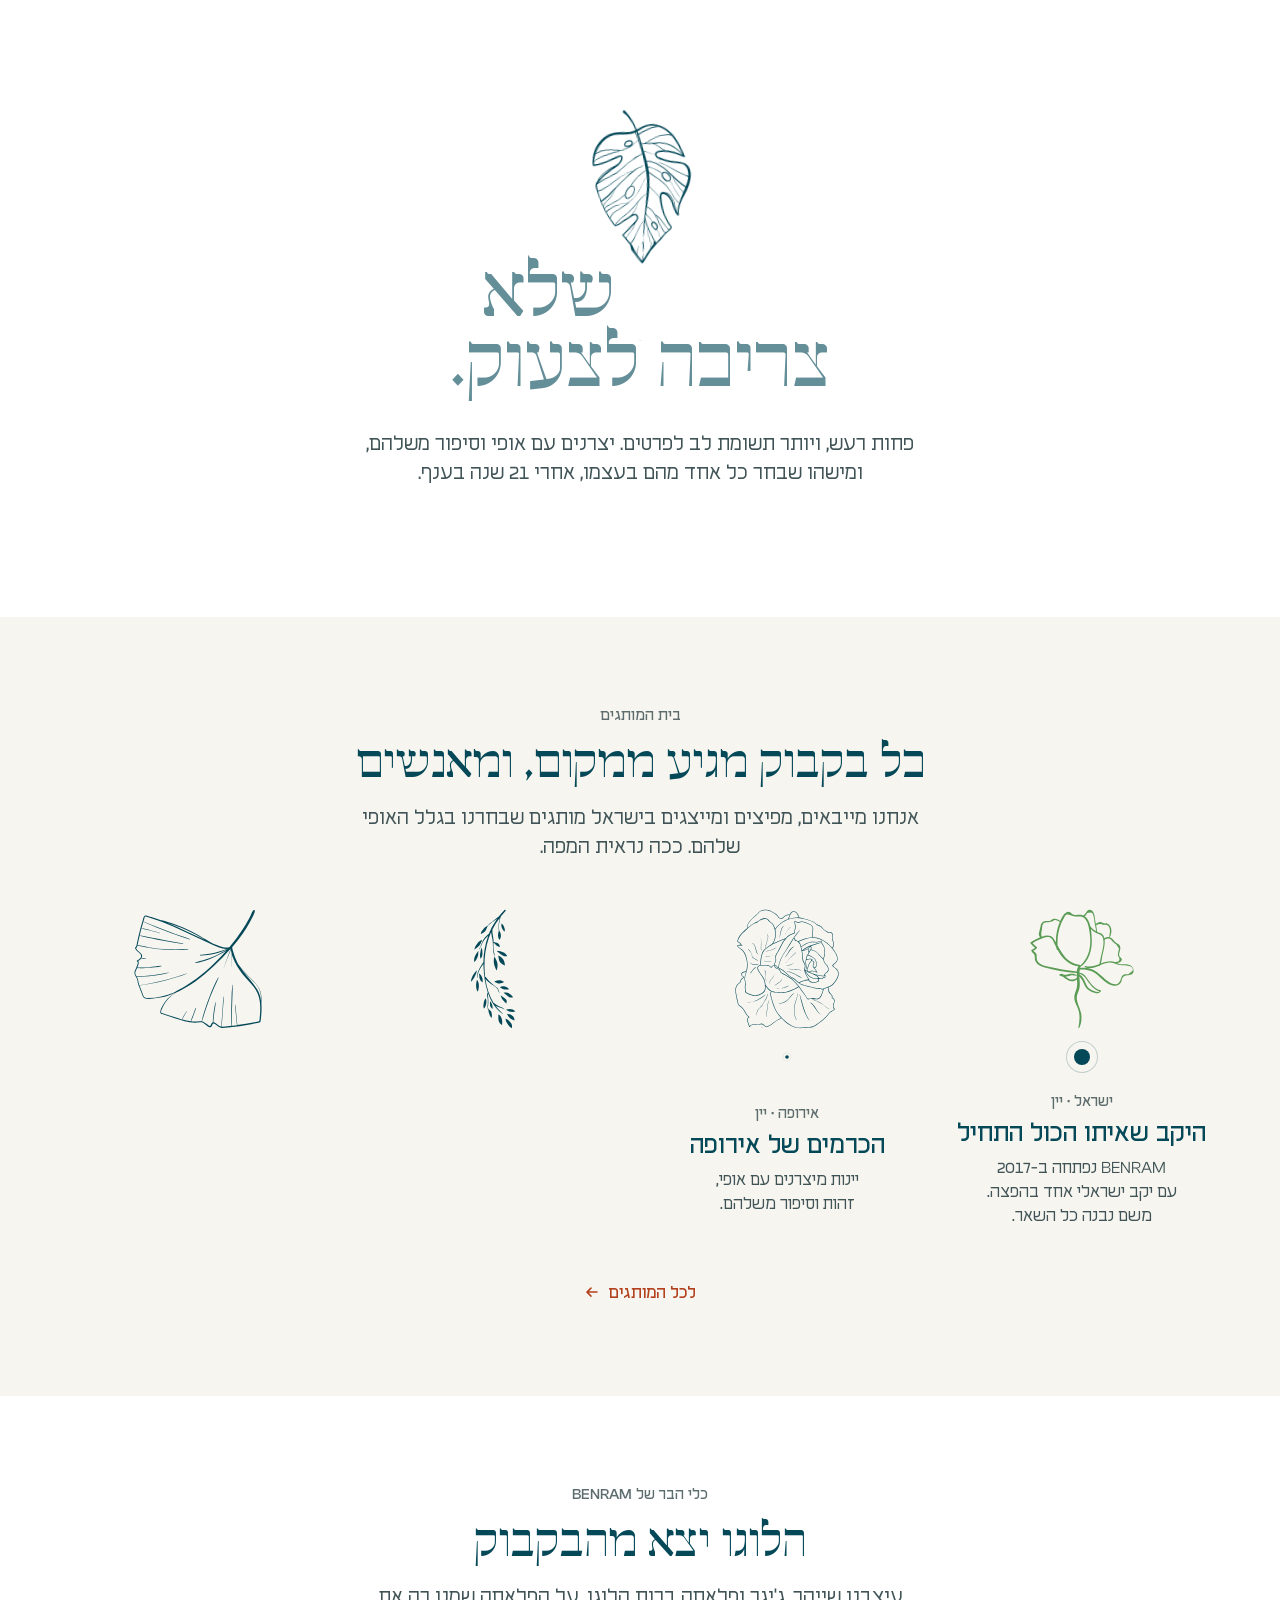
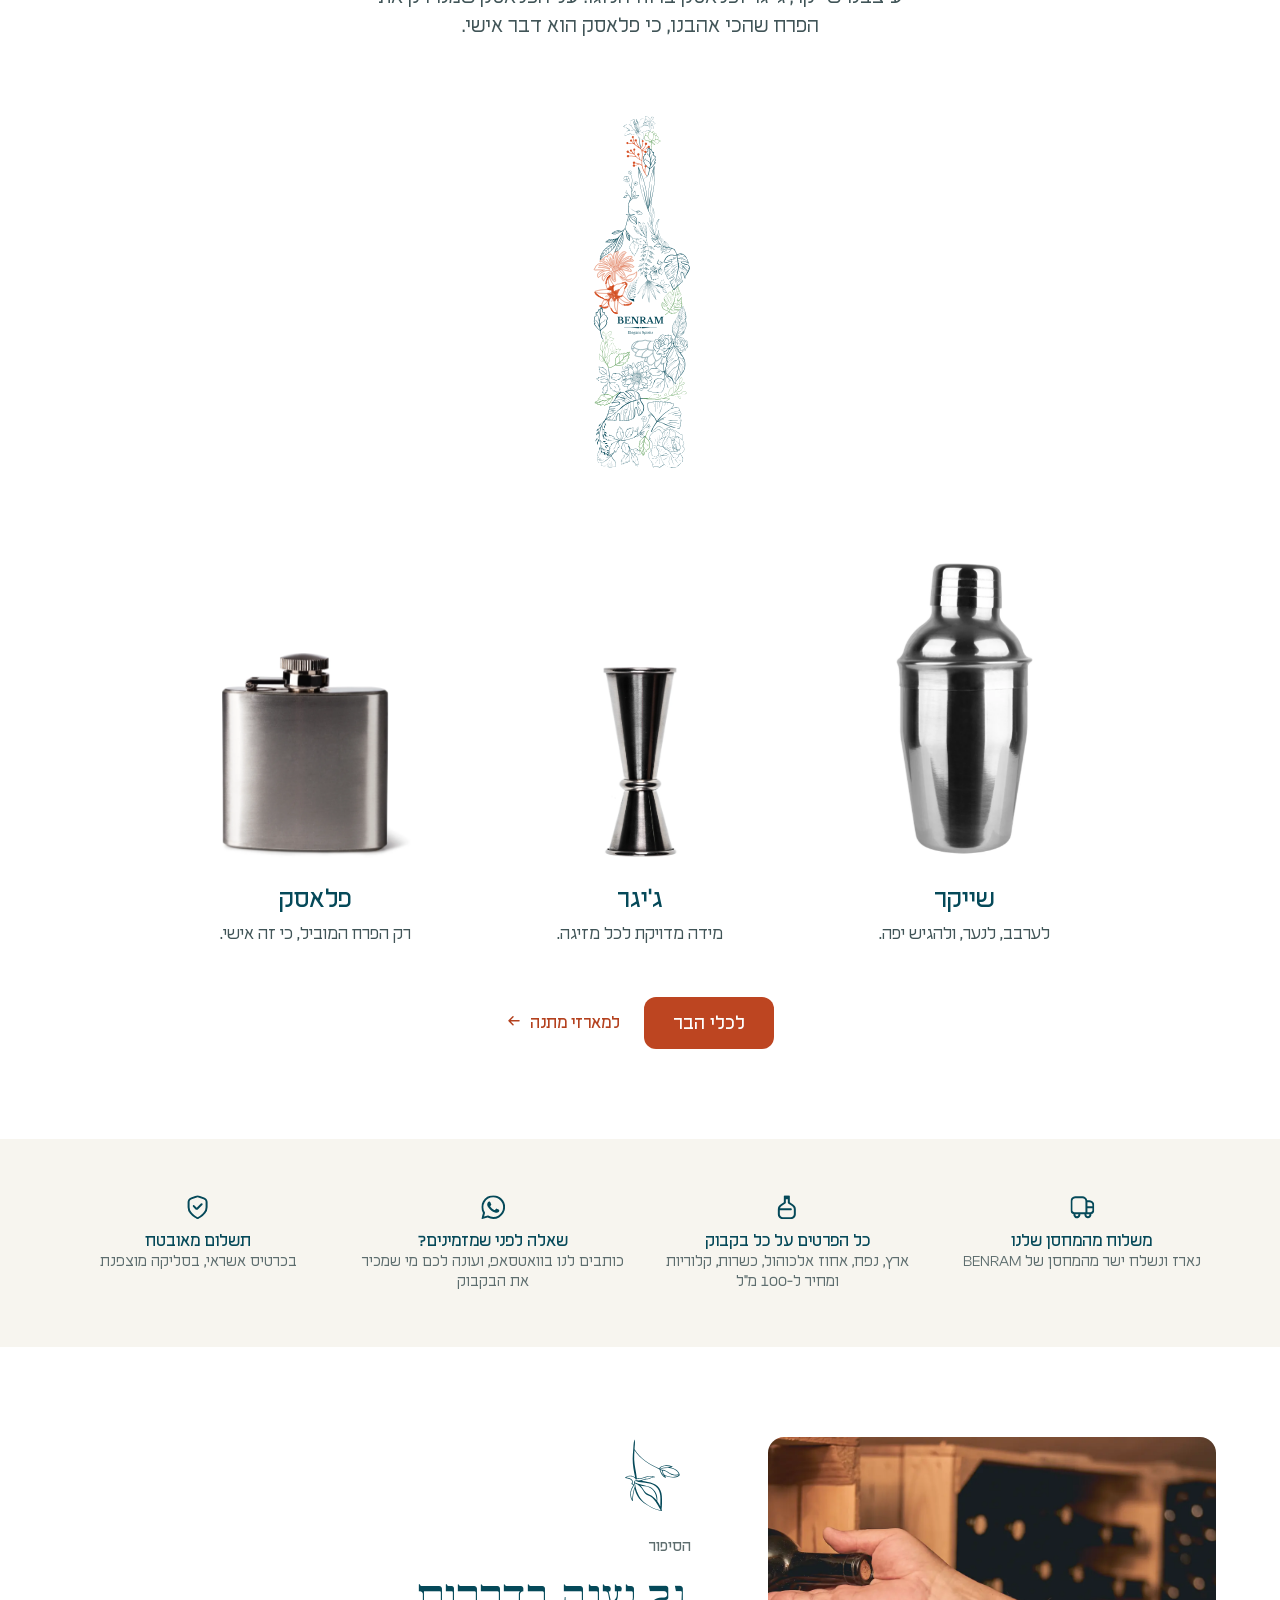
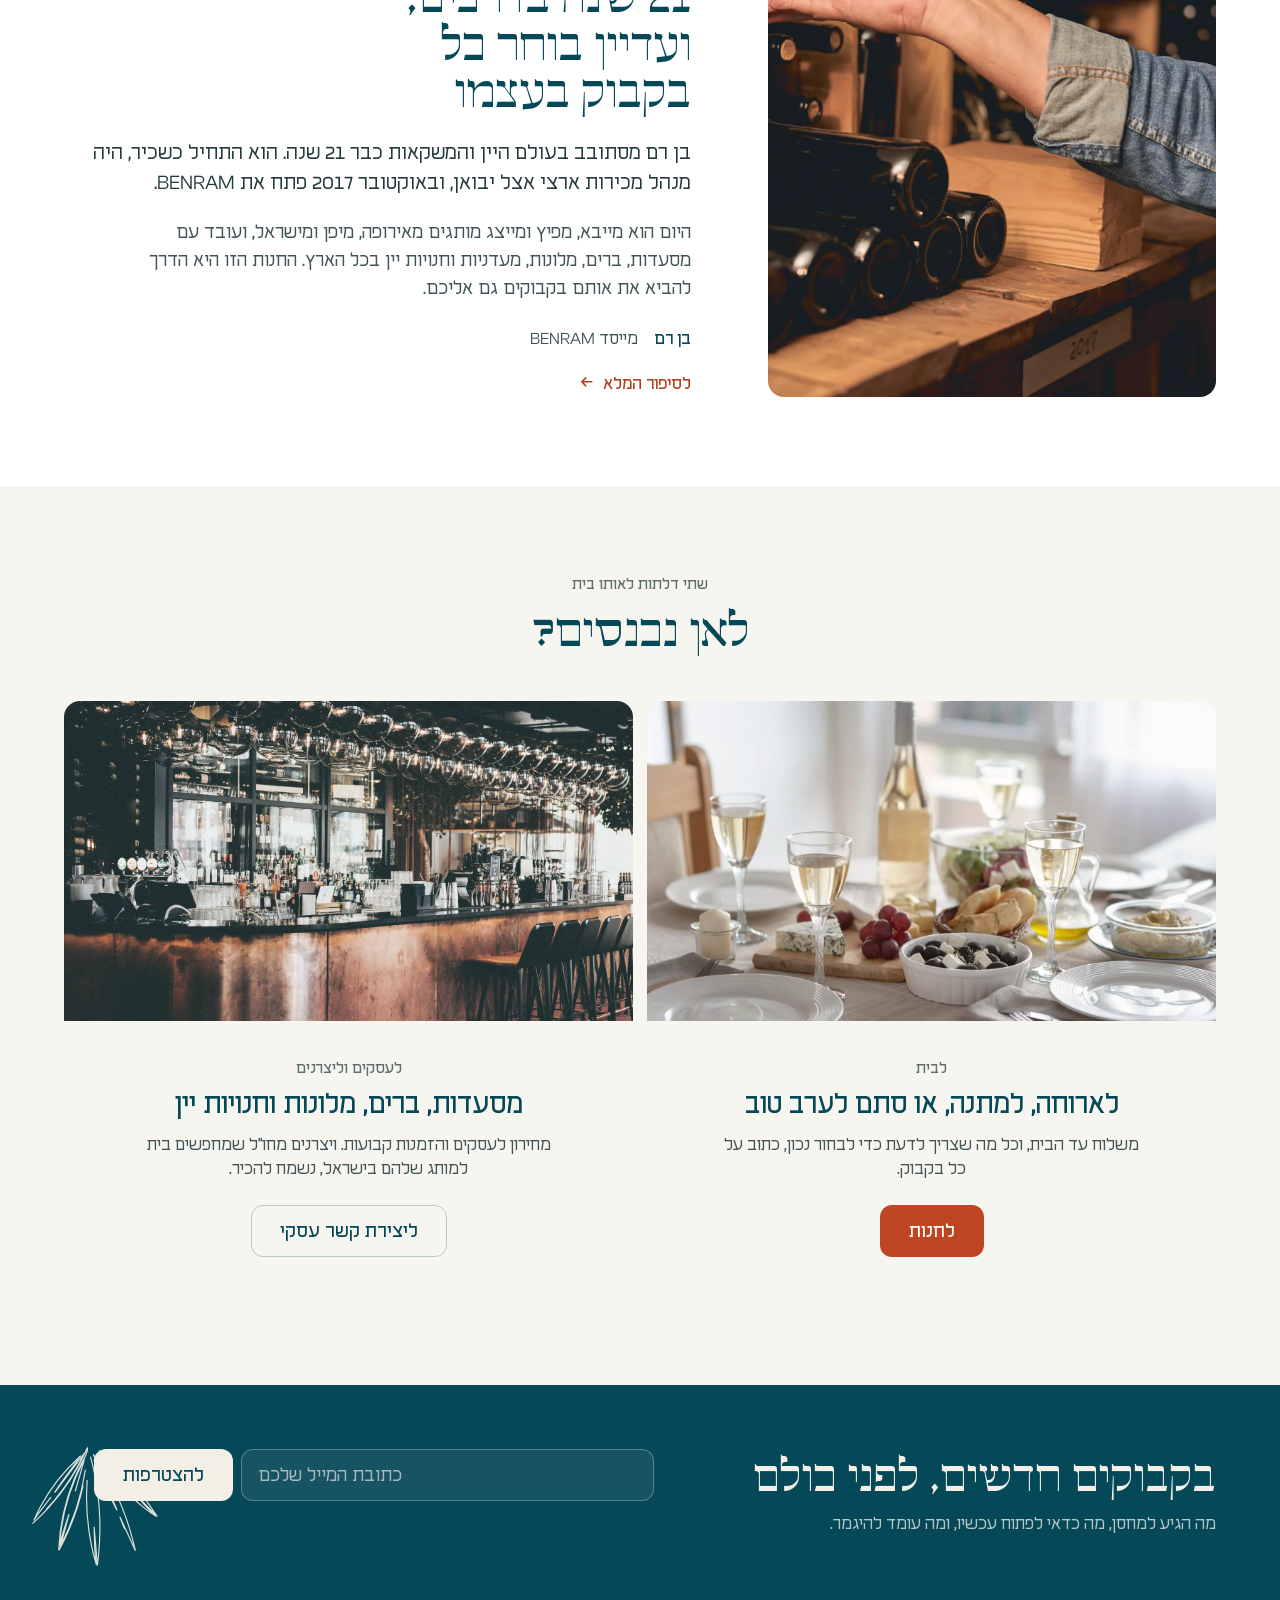
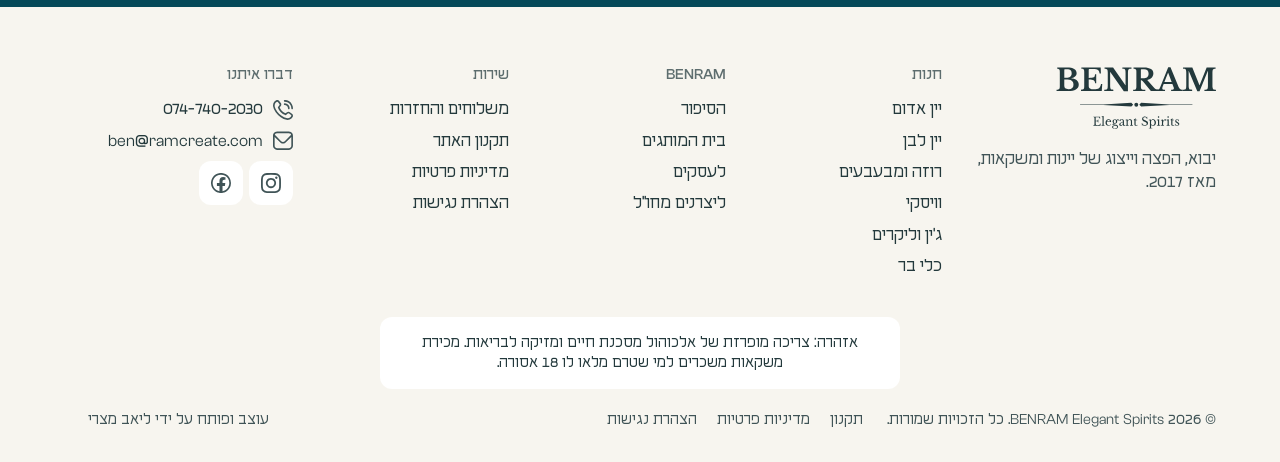
==== commit 76d1cfa9: "sketch update 2026-10-01_2126" ====
--- a/index.html
+++ b/index.html
@@ -8,7 +8,7 @@
 <meta name="robots" content="noindex, nofollow">
 <link rel="icon" href="images/brand/favicon.svg" type="image/svg+xml">
 <link rel="preload" href="fonts/FUP-Eshel-Light.woff2" as="font" type="font/woff2" crossorigin>
-<link rel="stylesheet" href="css/site.css?v=22">
+<link rel="stylesheet" href="css/site.css?v=23">
 <script>document.documentElement.classList.add("js");</script>
 </head>
 <body>
@@ -304,10 +304,10 @@
 <script src="vendor/gsap.min.js"></script>
 <script src="vendor/ScrollTrigger.min.js"></script>
 <script src="vendor/DrawSVGPlugin.min.js"></script>
-<script src="js/logo.js?v=22"></script>
-<script src="js/products.js?v=22"></script>
-<script src="js/site.js?v=22"></script>
-<script src="js/a11y.js?v=22"></script>
+<script src="js/logo.js?v=23"></script>
+<script src="js/products.js?v=23"></script>
+<script src="js/site.js?v=23"></script>
+<script src="js/a11y.js?v=23"></script>
 <script src="js/snap-icons.js?v=1"></script>
 </body>
 </html>
--- a/css/site.css
+++ b/css/site.css
@@ -377,7 +377,7 @@
    three of its botanicals leave it and land on the shaker, the jigger and the flask (the lead flower)
    ========================================================================== */
 .pour { position: relative; display: grid; justify-items: center; gap: clamp(40px, 4.4vw, 72px); }
-.pour-src { width: clamp(104px, 9.4vw, 164px); }
+.pour-src { width: clamp(200px, 17vw, 300px); }
 .pour-src svg { display: block; width: 100%; height: auto; overflow: visible; }
 .pour-src .t { fill: var(--teal); } .pour-src .g { fill: var(--leaf); } .pour-src .o { fill: var(--orange); }
 .pour-src .os { fill: none; stroke: var(--orange); stroke-width: .96px; } .pour-src .ts { fill: none; stroke: var(--teal); stroke-width: .75px; }
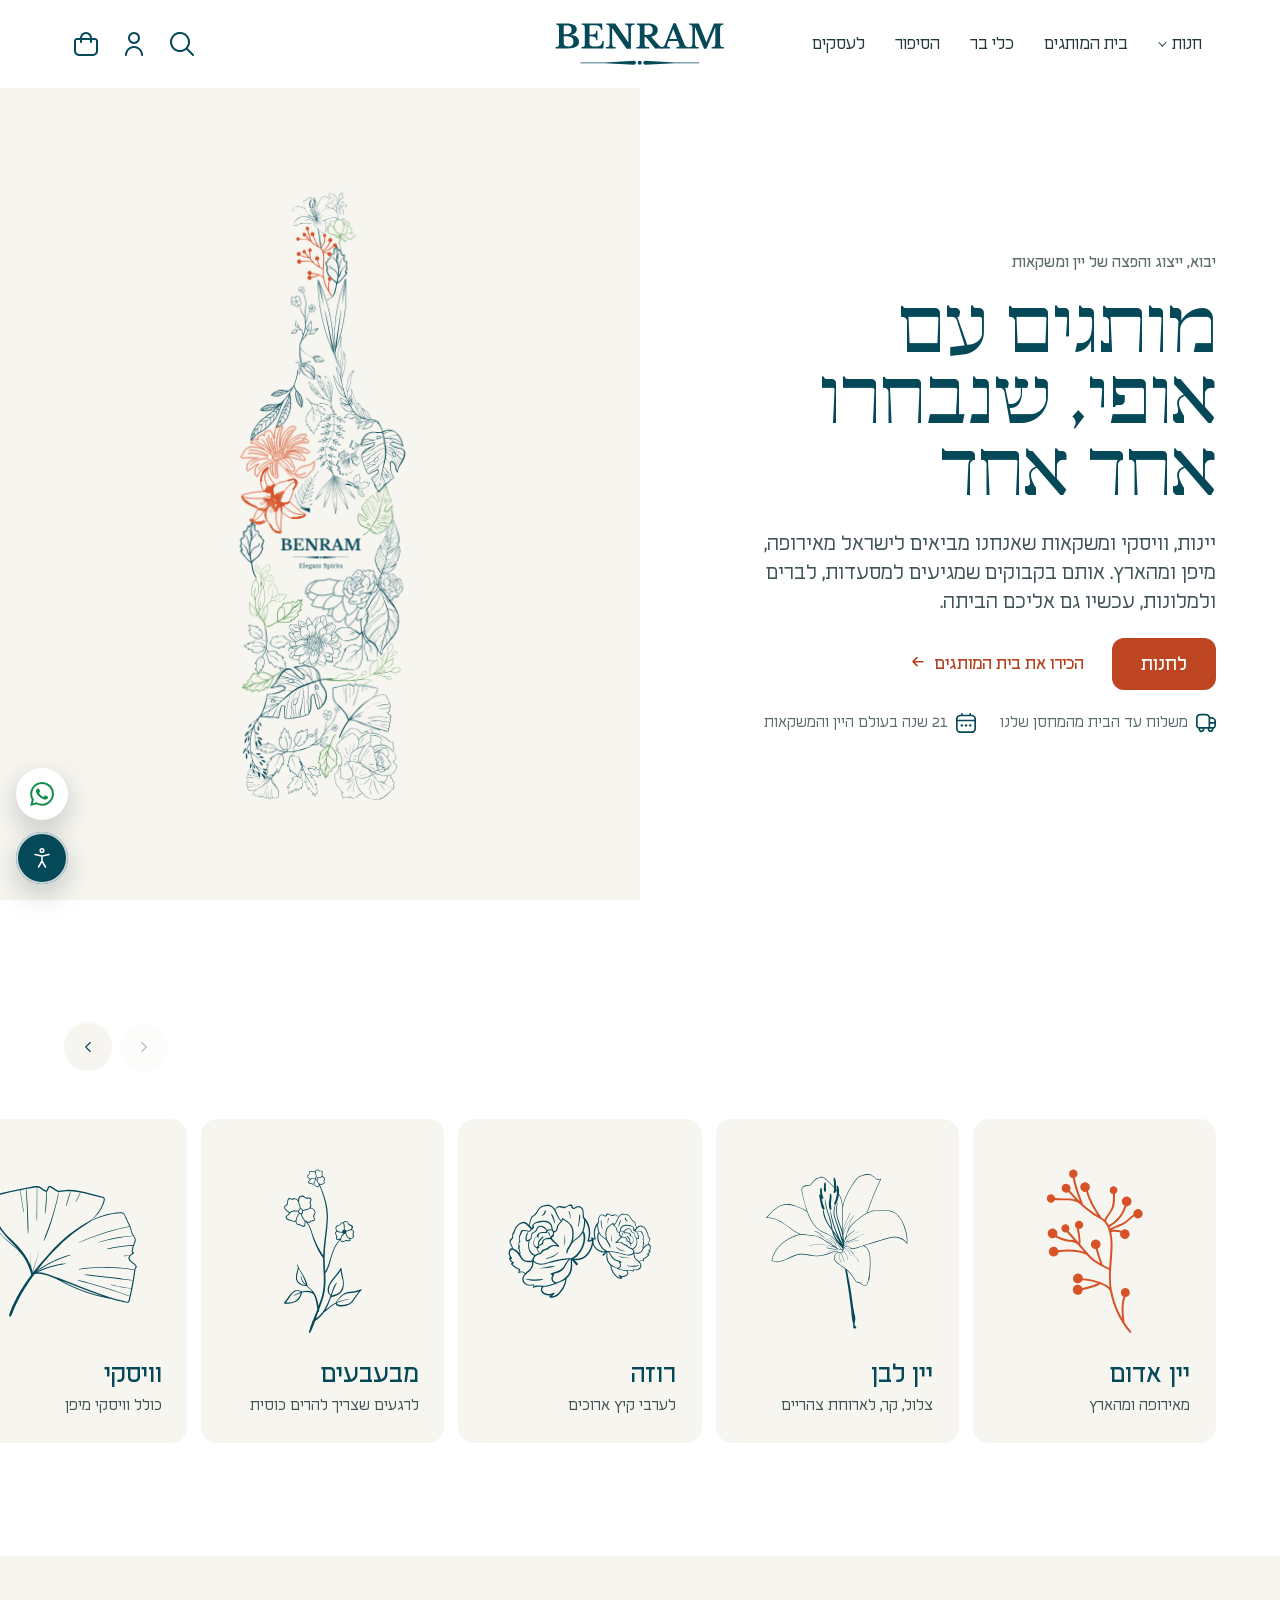
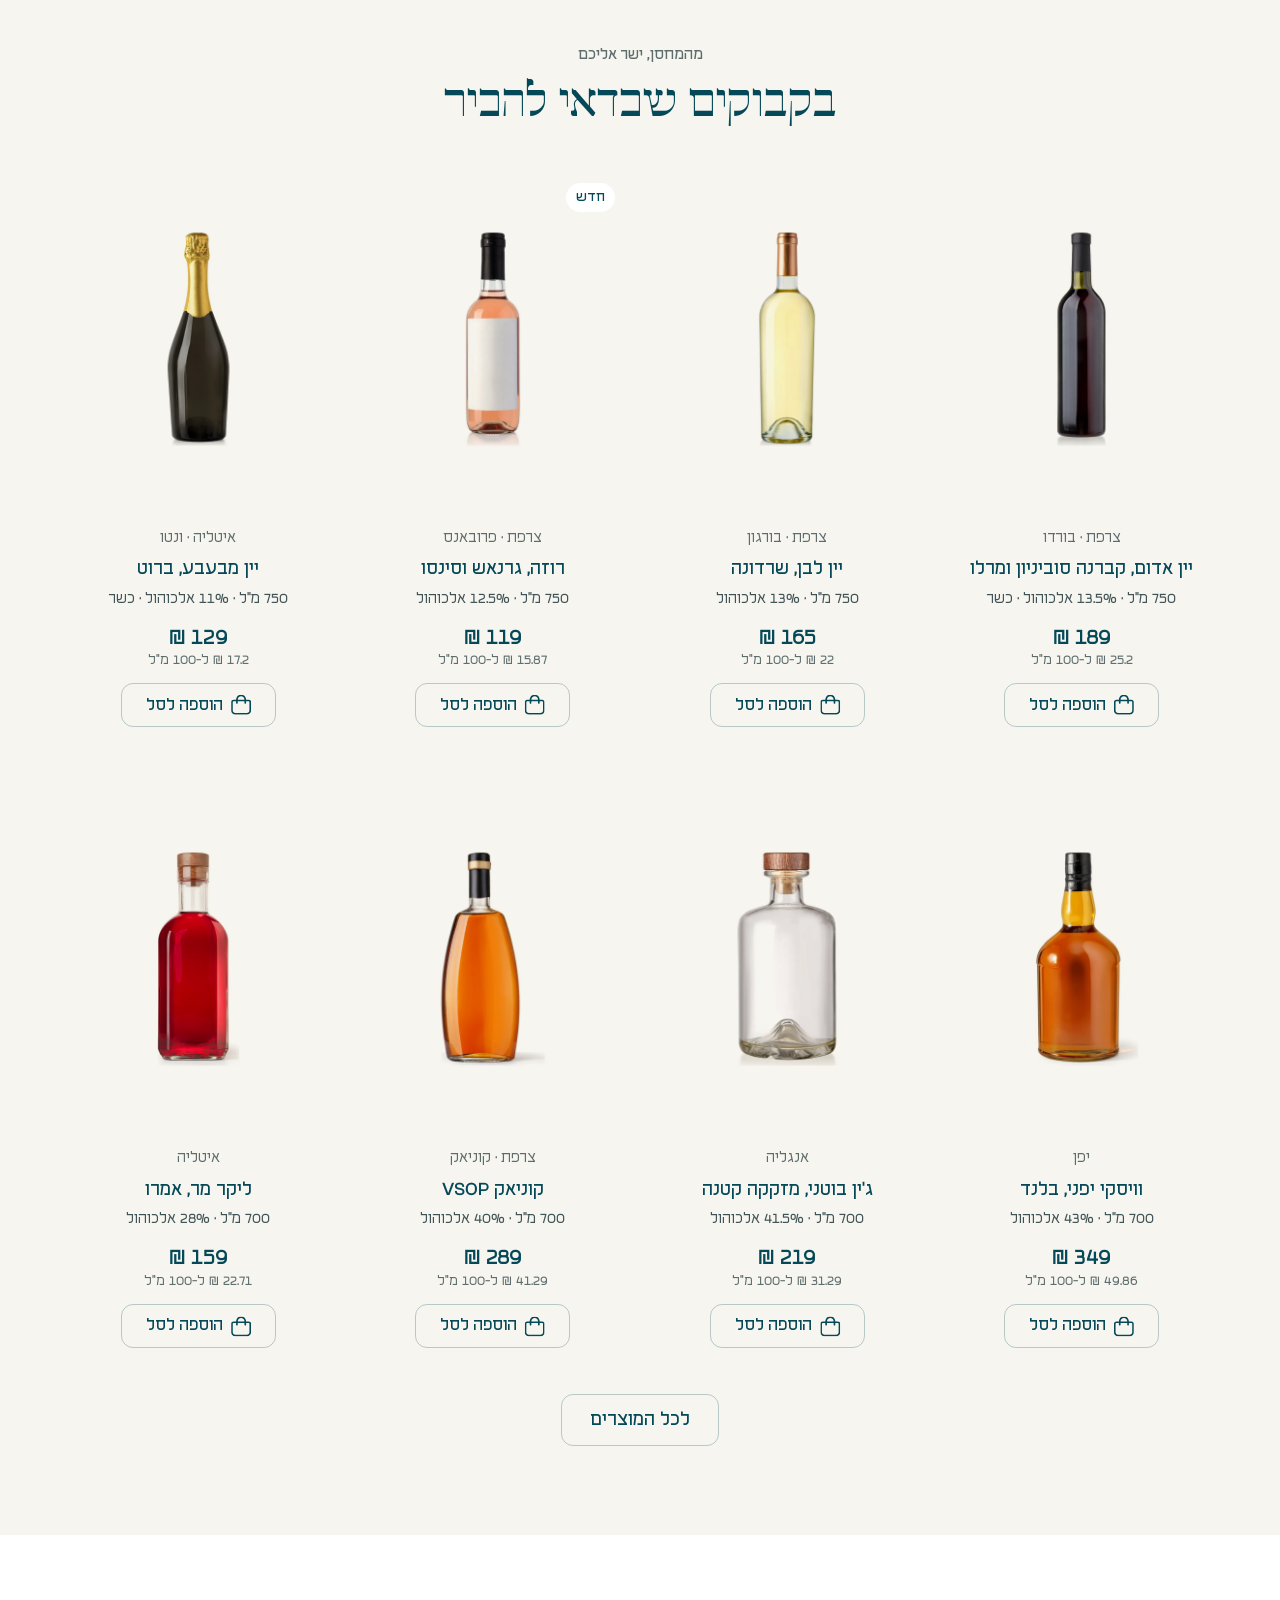
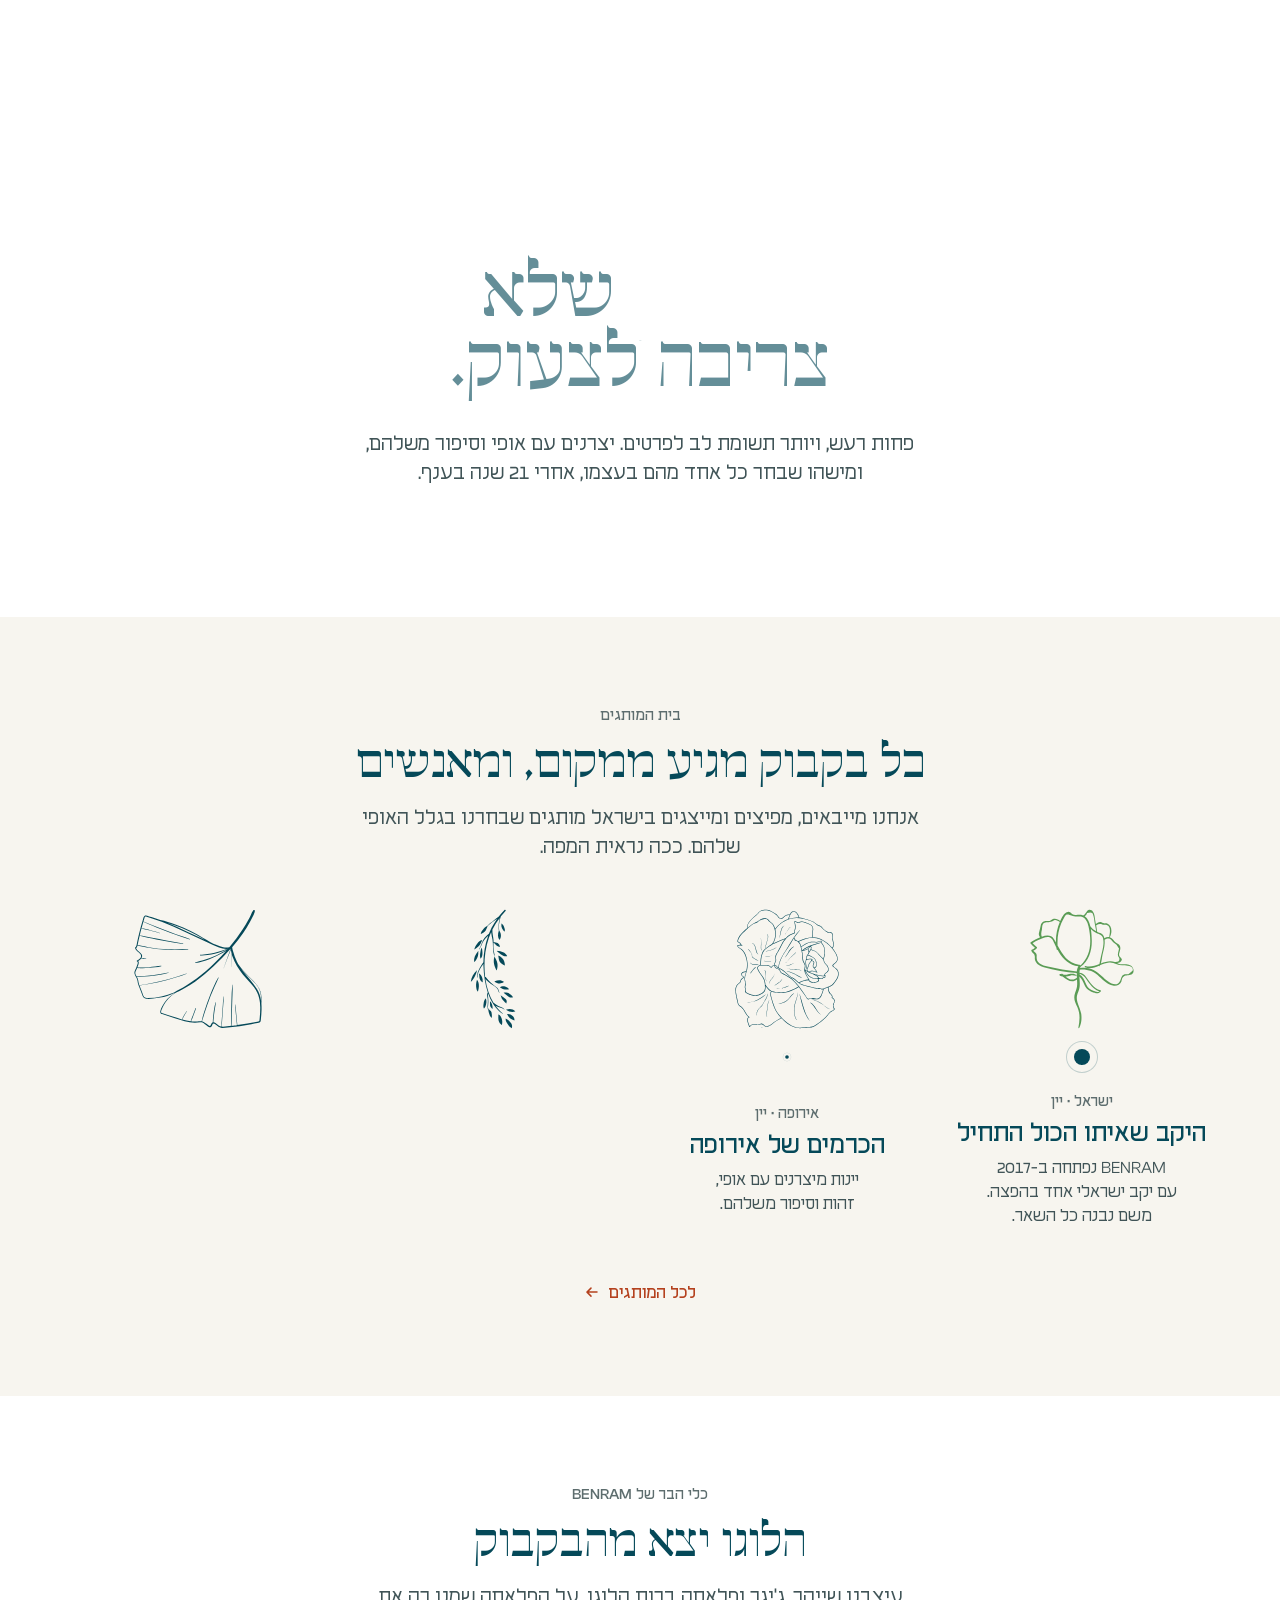
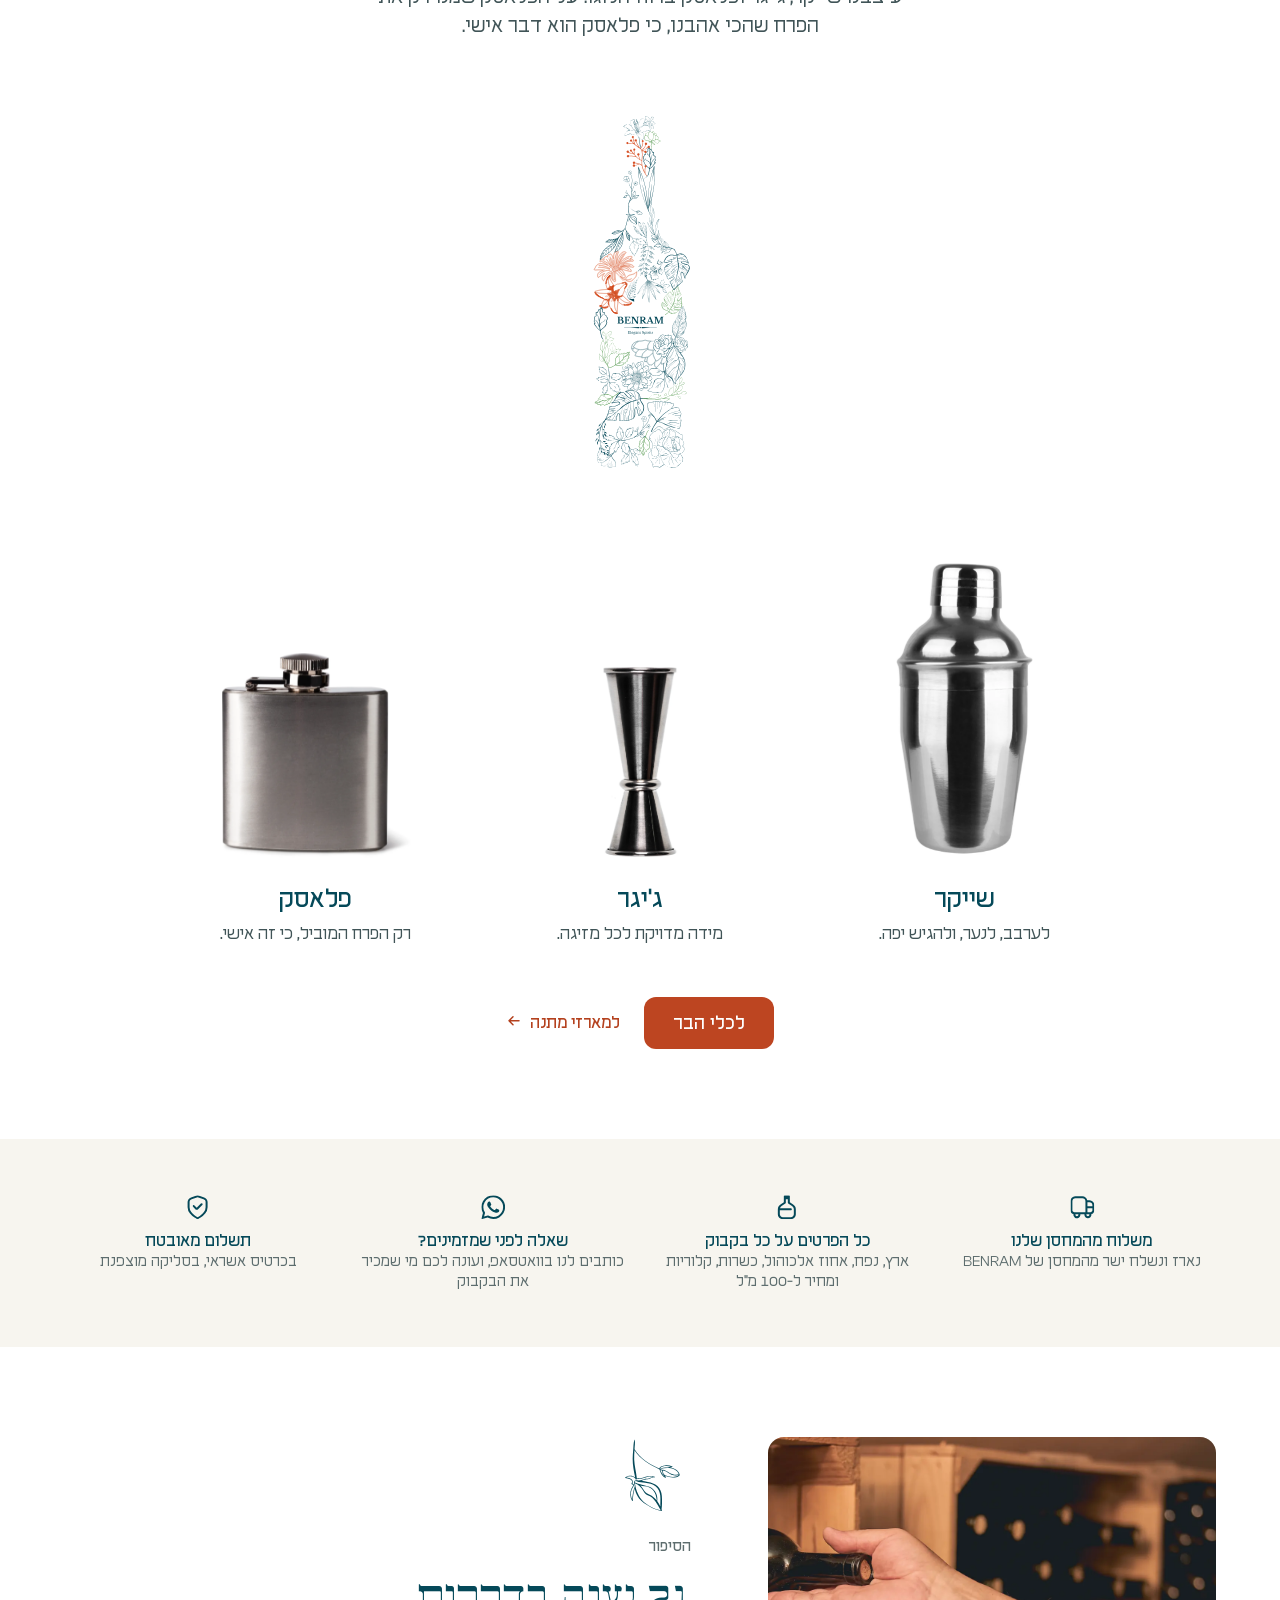
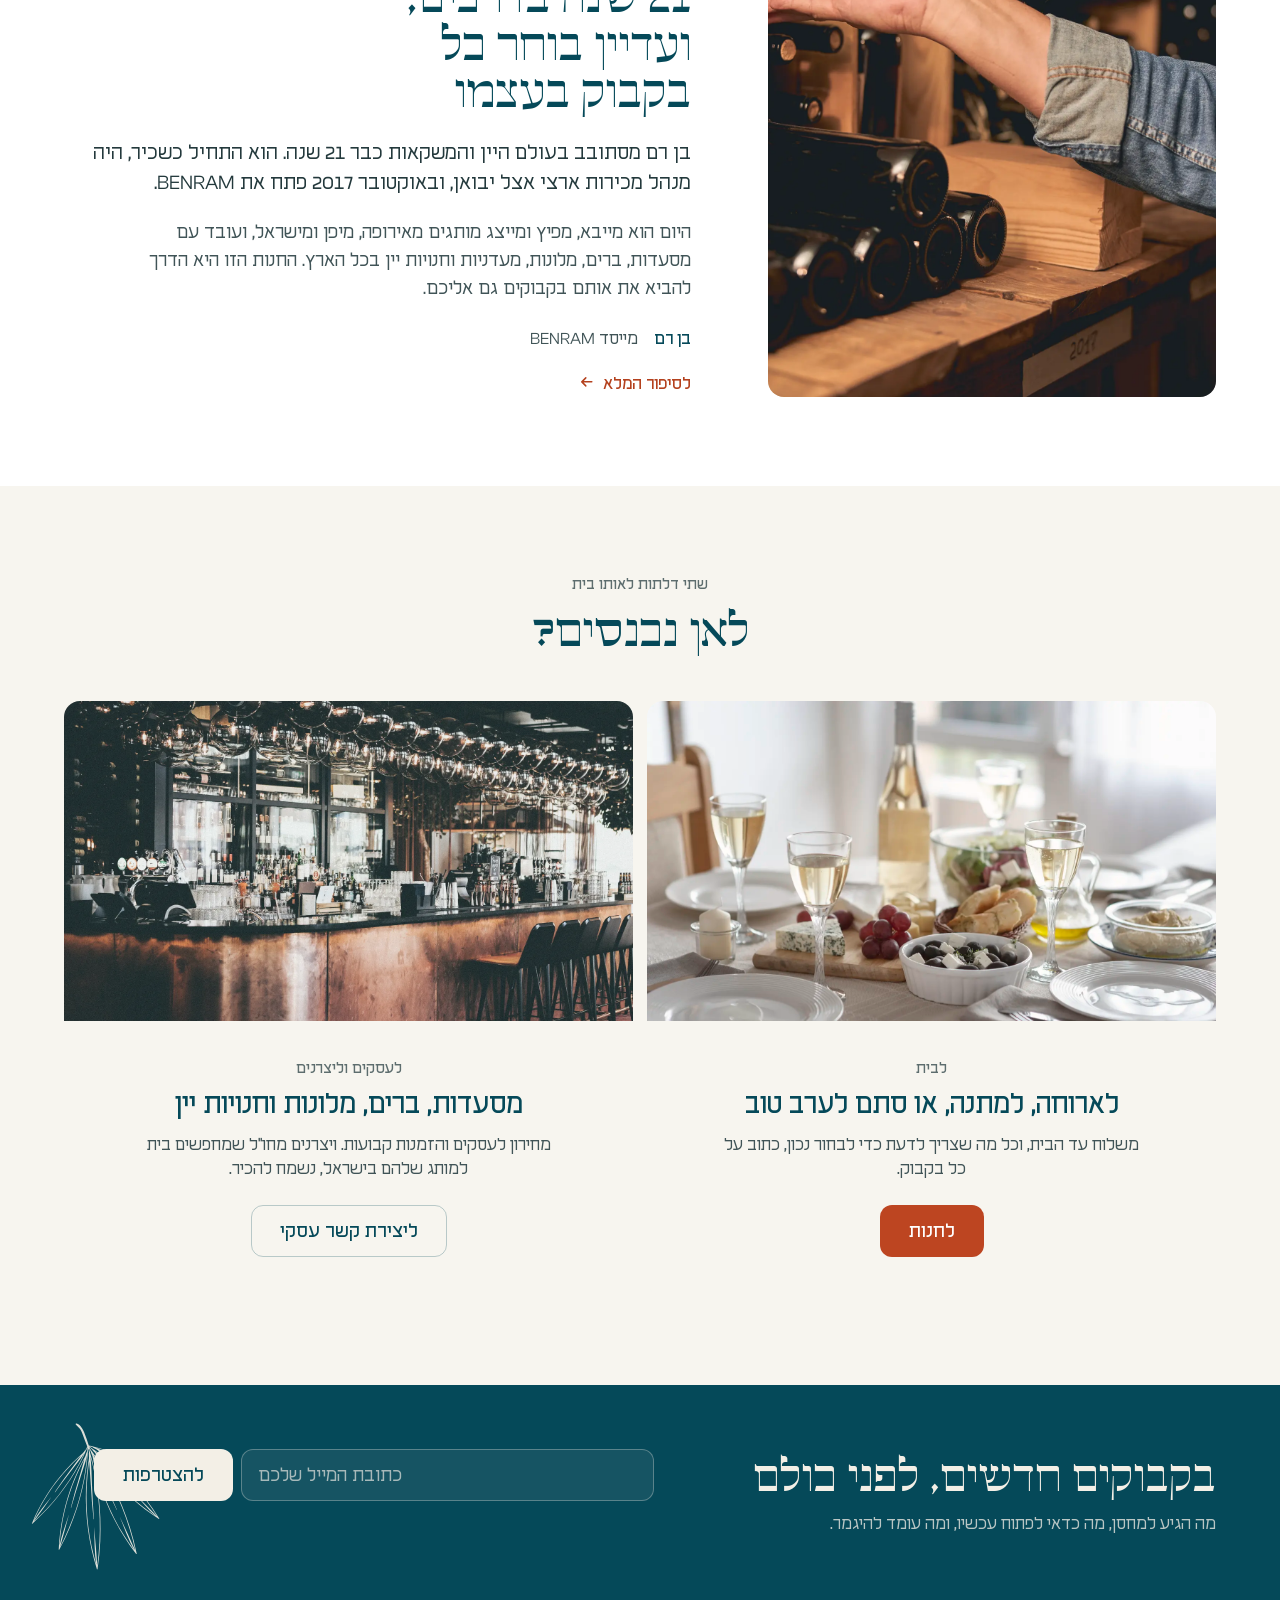
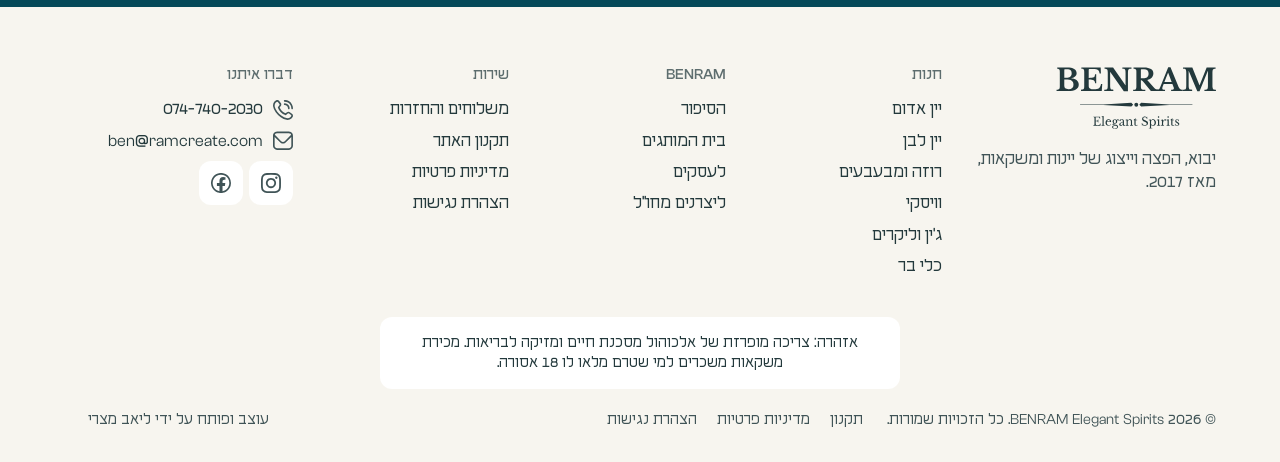
==== commit 716e66ac: "sketch update 2026-10-01_2132" ====
--- a/index.html
+++ b/index.html
@@ -8,7 +8,7 @@
 <meta name="robots" content="noindex, nofollow">
 <link rel="icon" href="images/brand/favicon.svg" type="image/svg+xml">
 <link rel="preload" href="fonts/FUP-Eshel-Light.woff2" as="font" type="font/woff2" crossorigin>
-<link rel="stylesheet" href="css/site.css?v=23">
+<link rel="stylesheet" href="css/site.css?v=24">
 <script>document.documentElement.classList.add("js");</script>
 </head>
 <body>
@@ -304,10 +304,10 @@
 <script src="vendor/gsap.min.js"></script>
 <script src="vendor/ScrollTrigger.min.js"></script>
 <script src="vendor/DrawSVGPlugin.min.js"></script>
-<script src="js/logo.js?v=23"></script>
-<script src="js/products.js?v=23"></script>
-<script src="js/site.js?v=23"></script>
-<script src="js/a11y.js?v=23"></script>
+<script src="js/logo.js?v=24"></script>
+<script src="js/products.js?v=24"></script>
+<script src="js/site.js?v=24"></script>
+<script src="js/a11y.js?v=24"></script>
 <script src="js/snap-icons.js?v=1"></script>
 </body>
 </html>
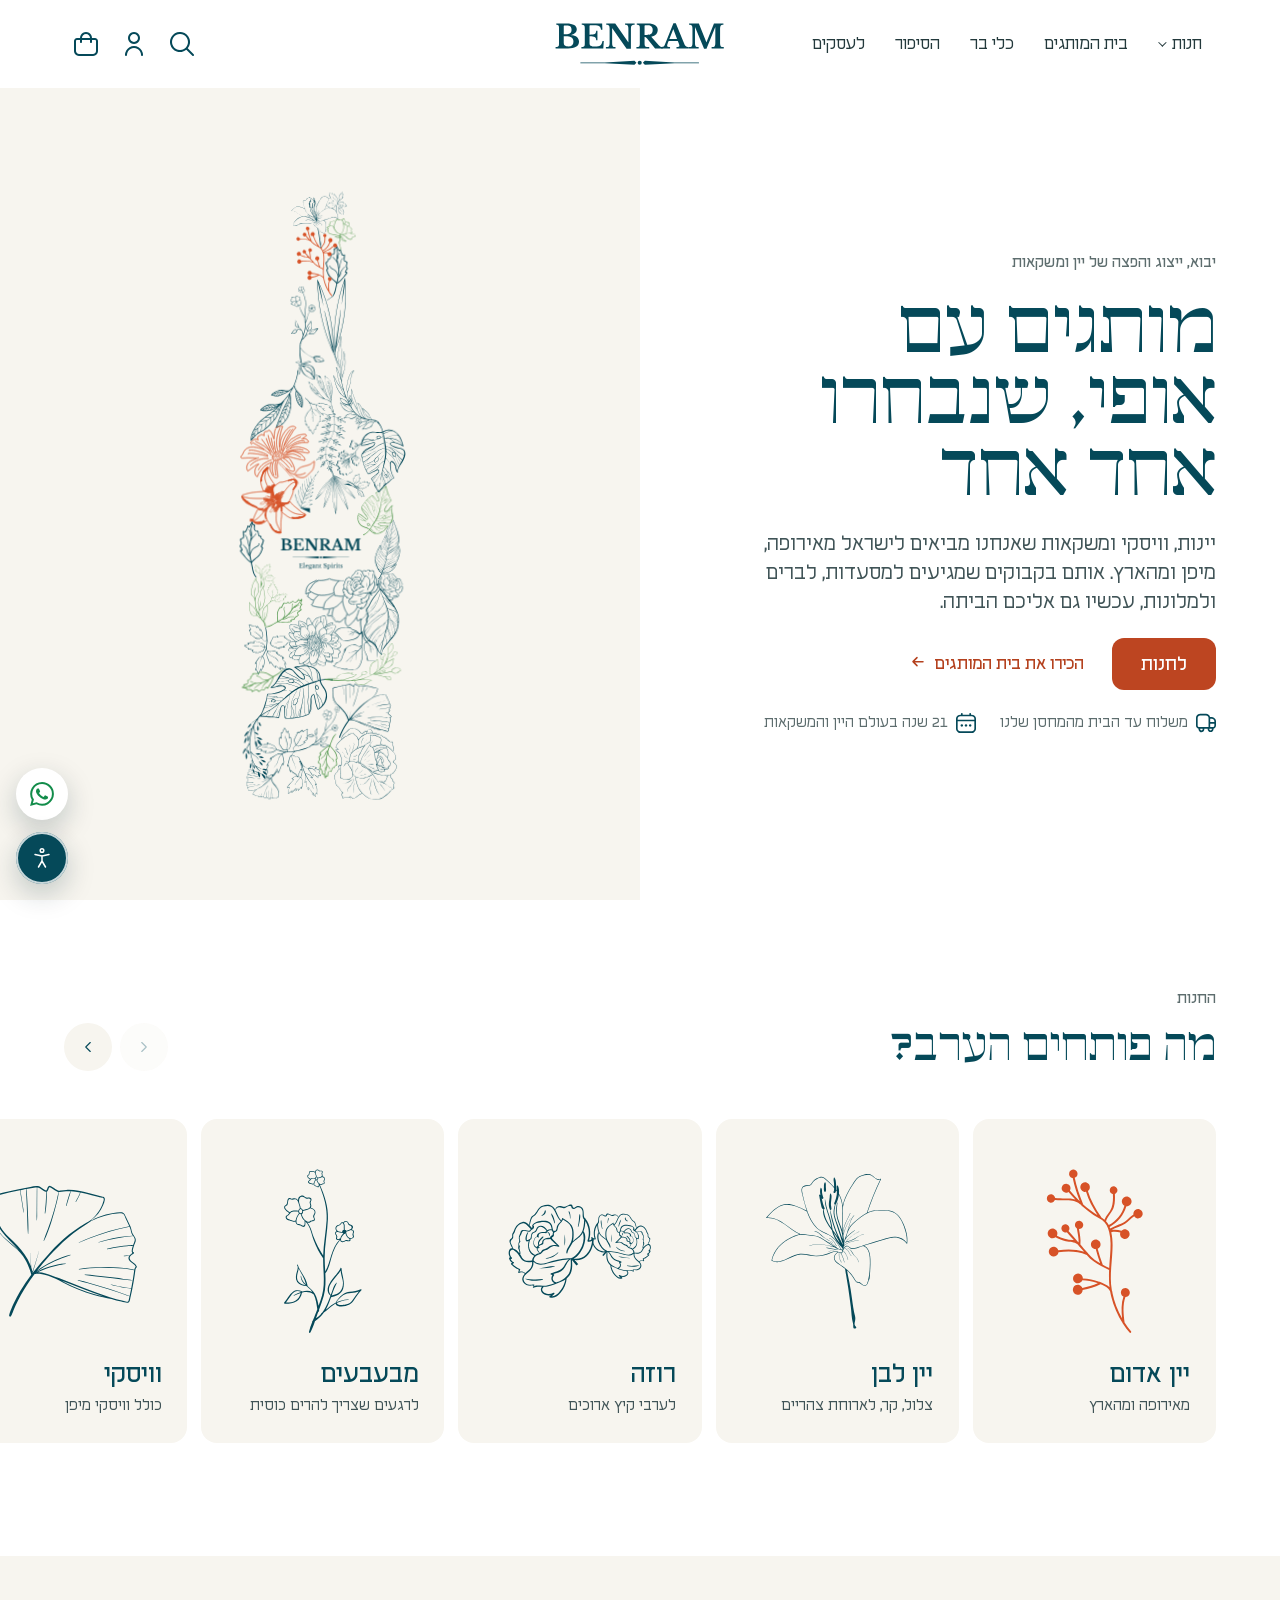
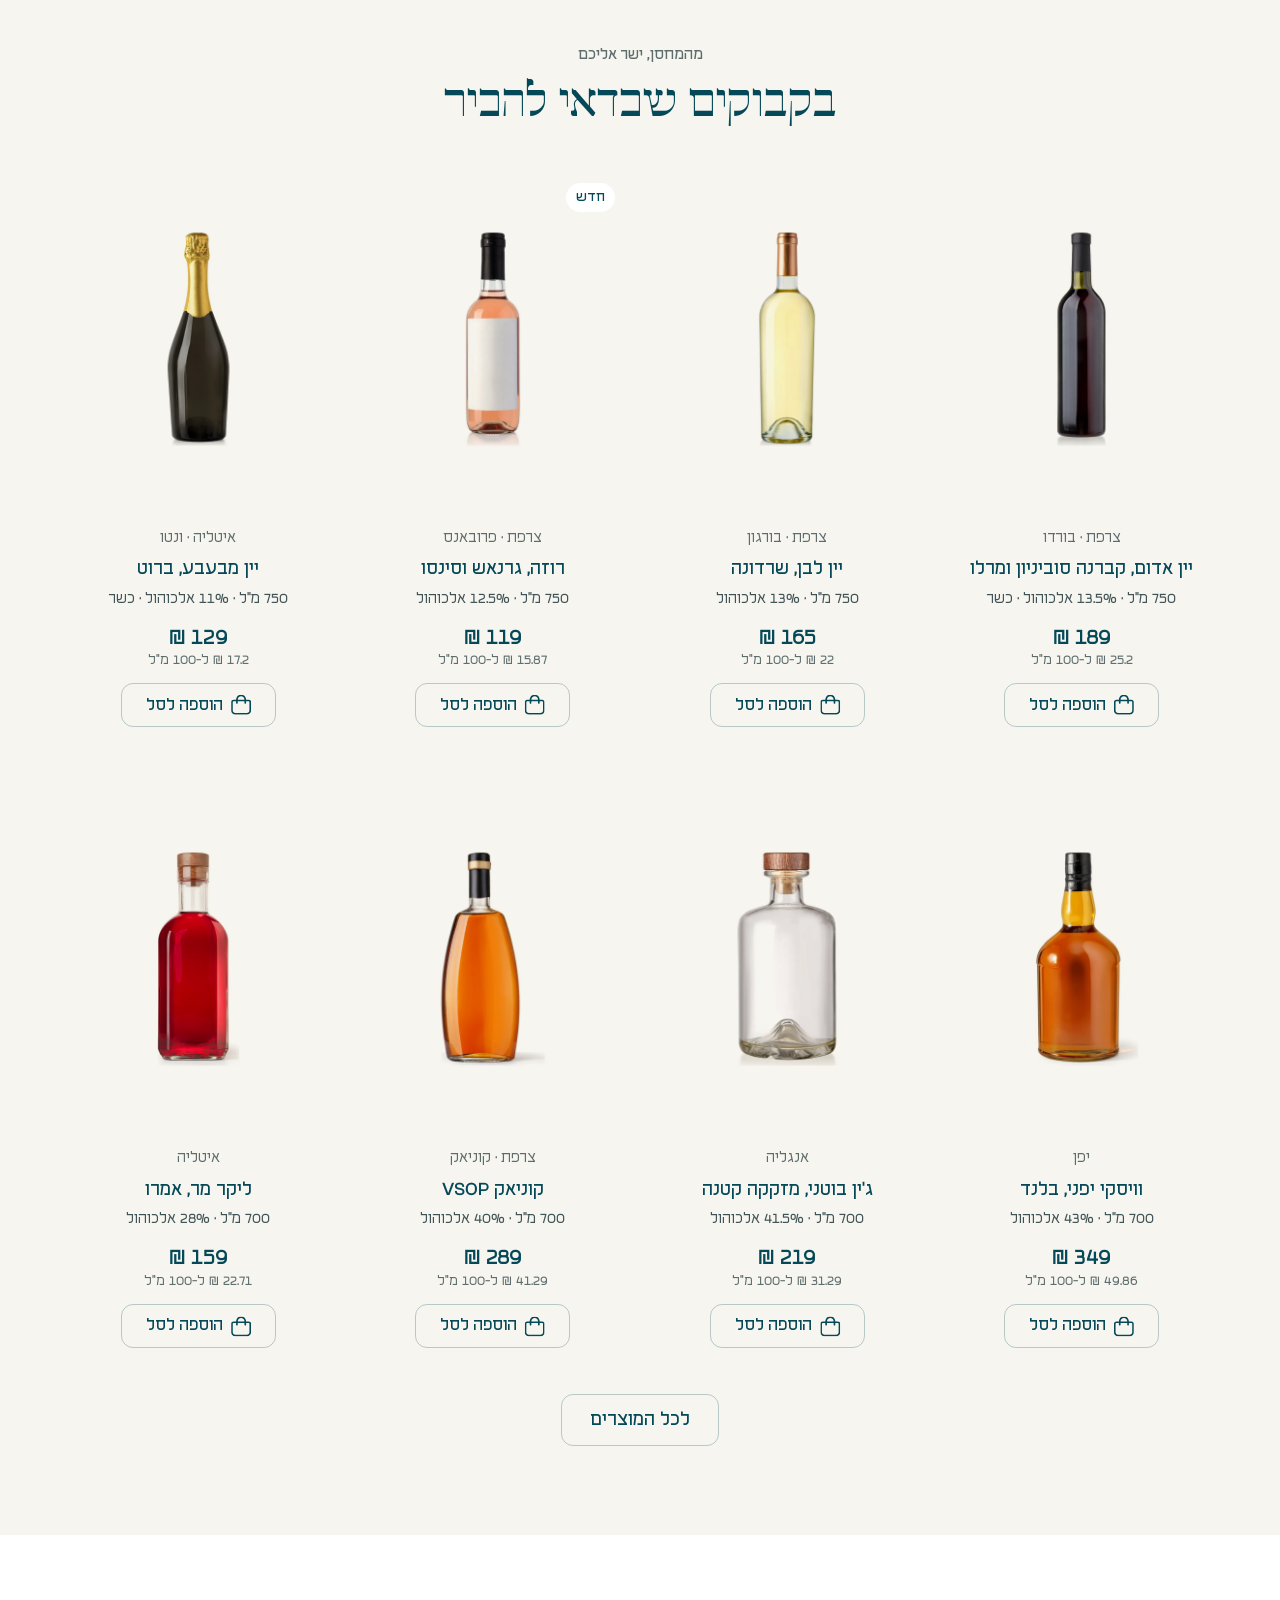
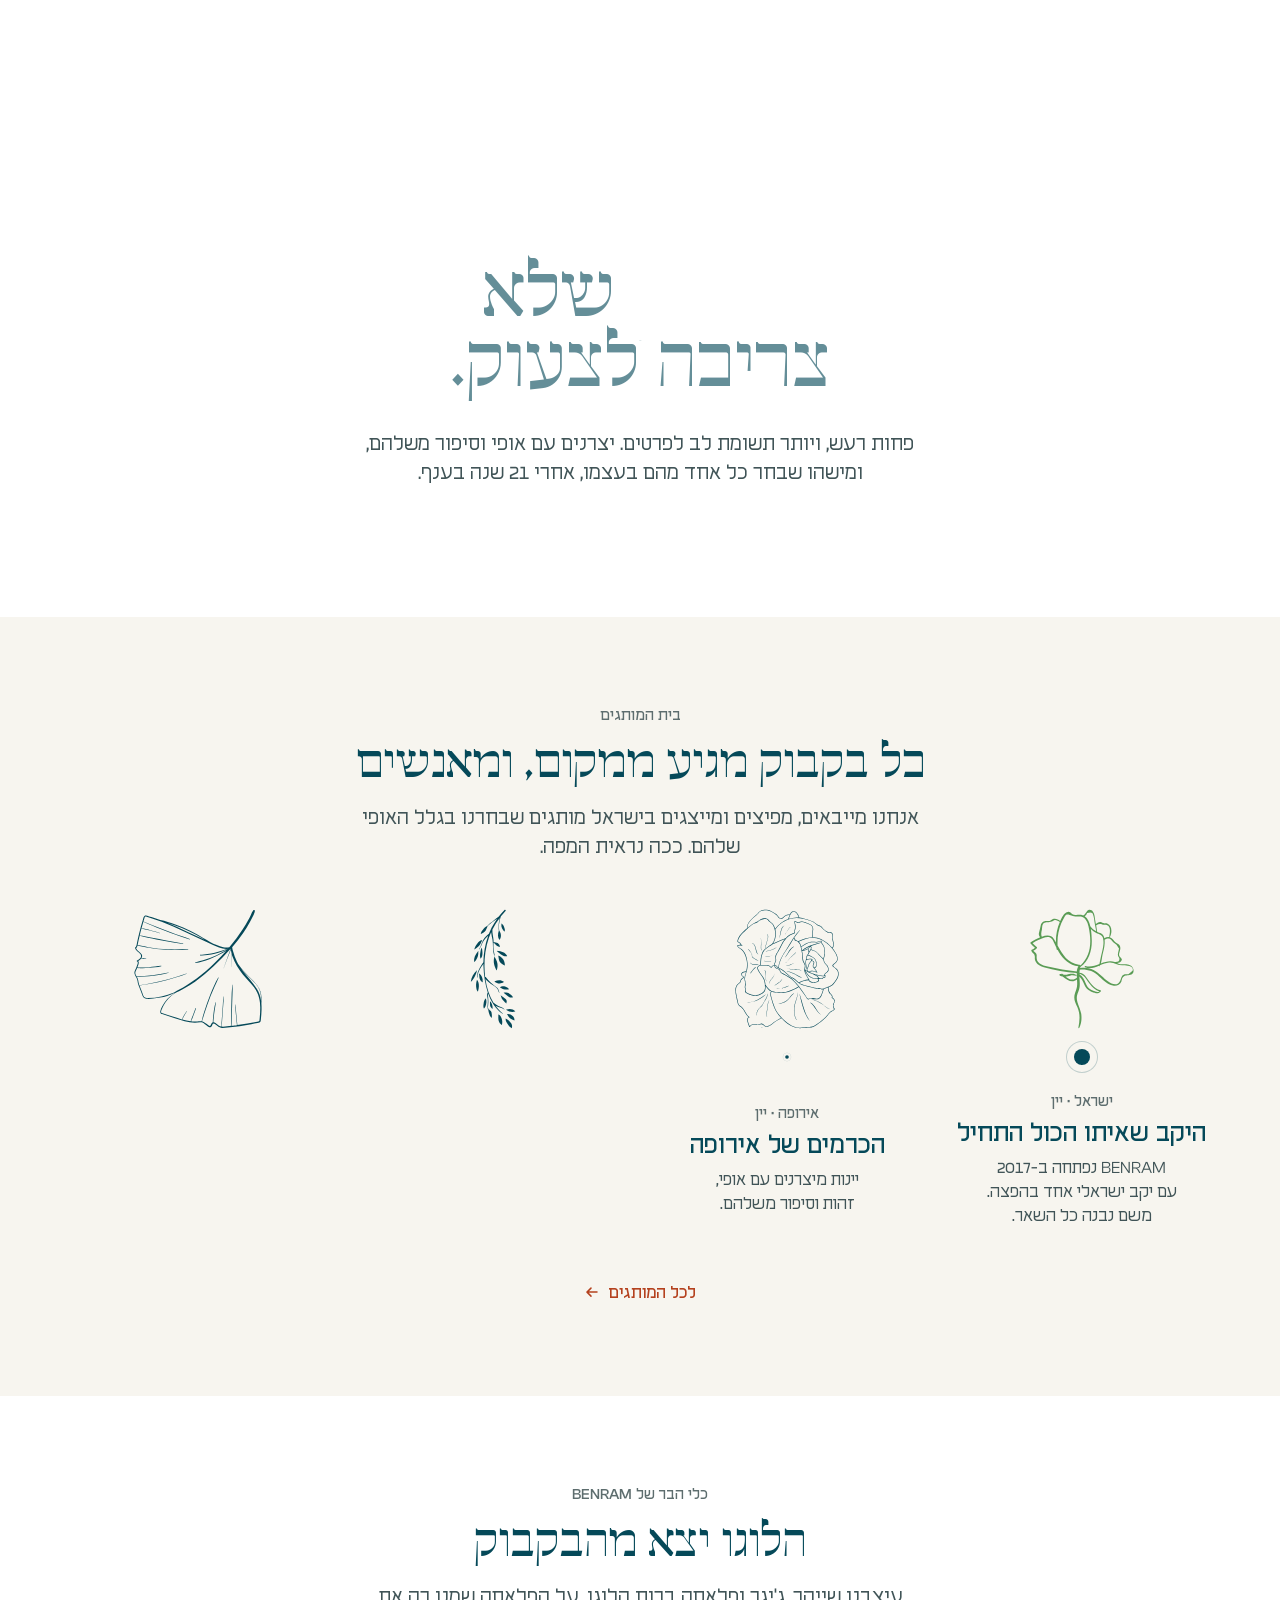
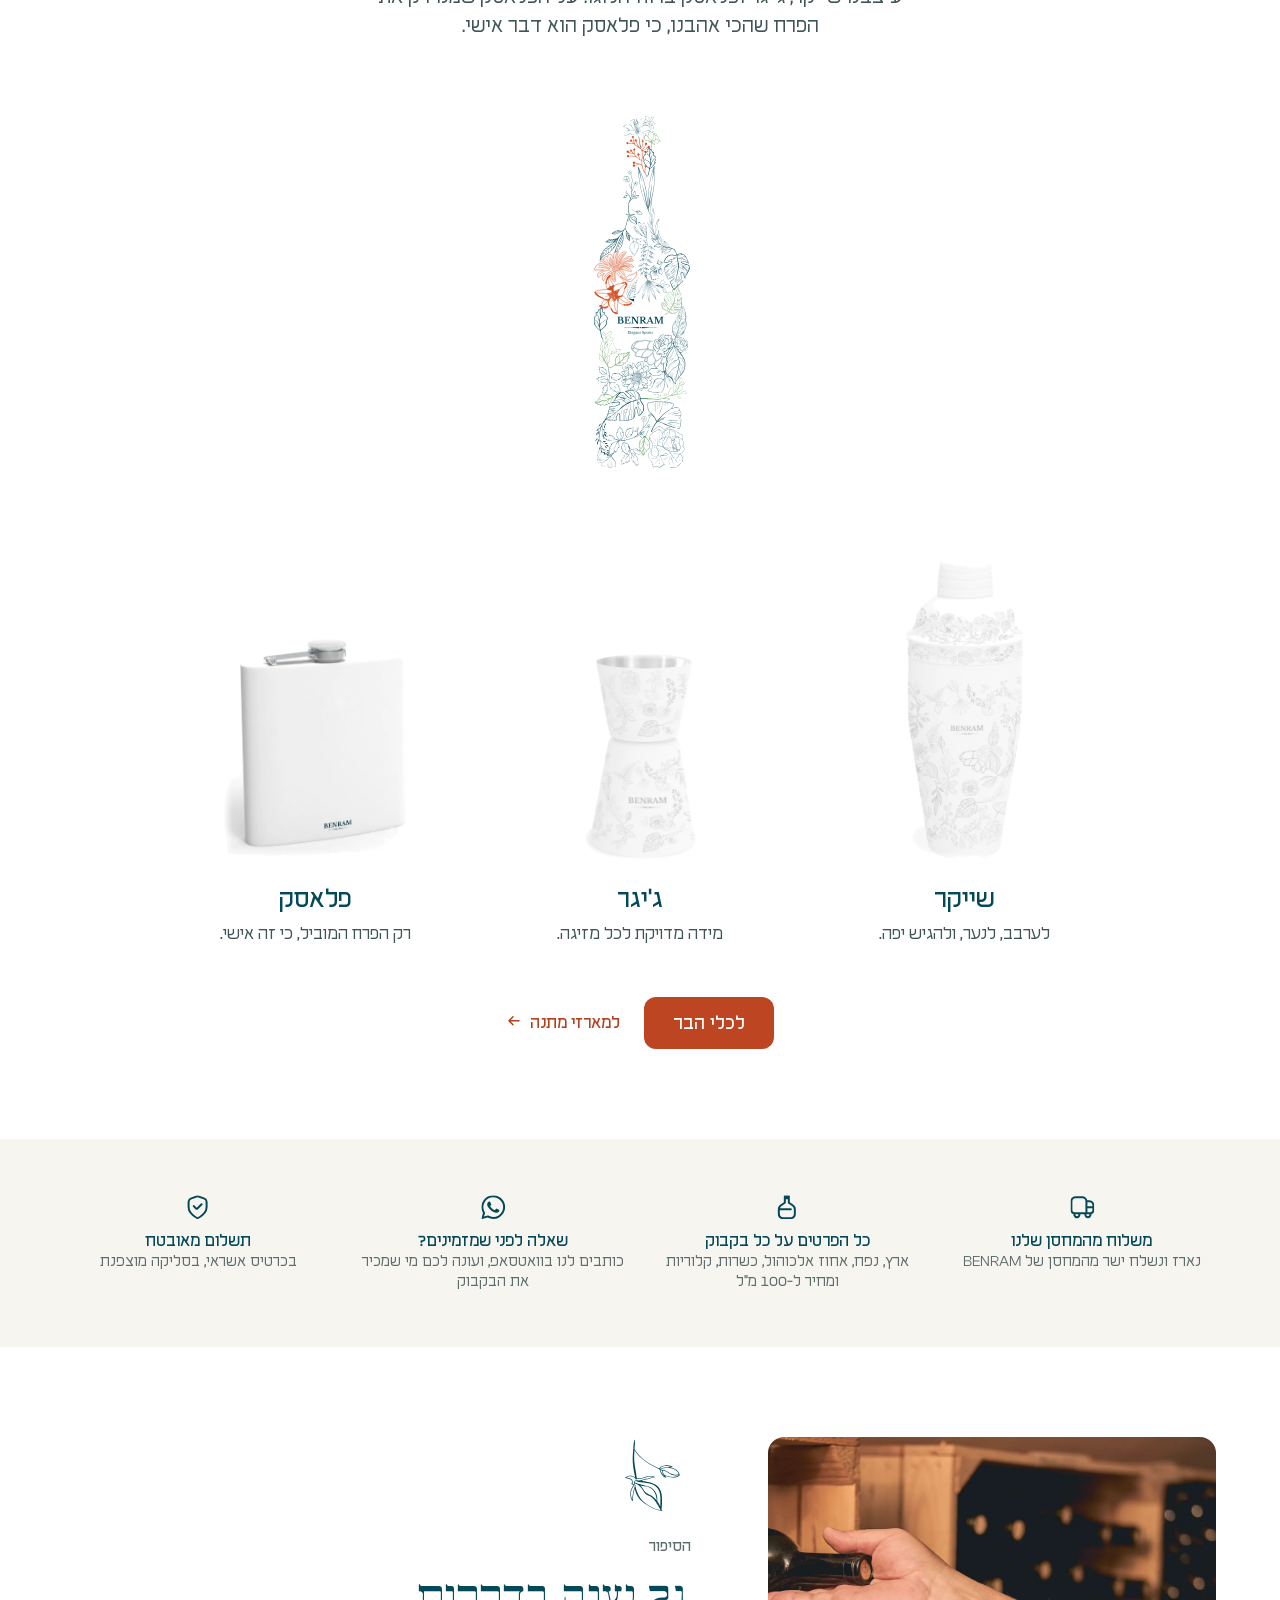
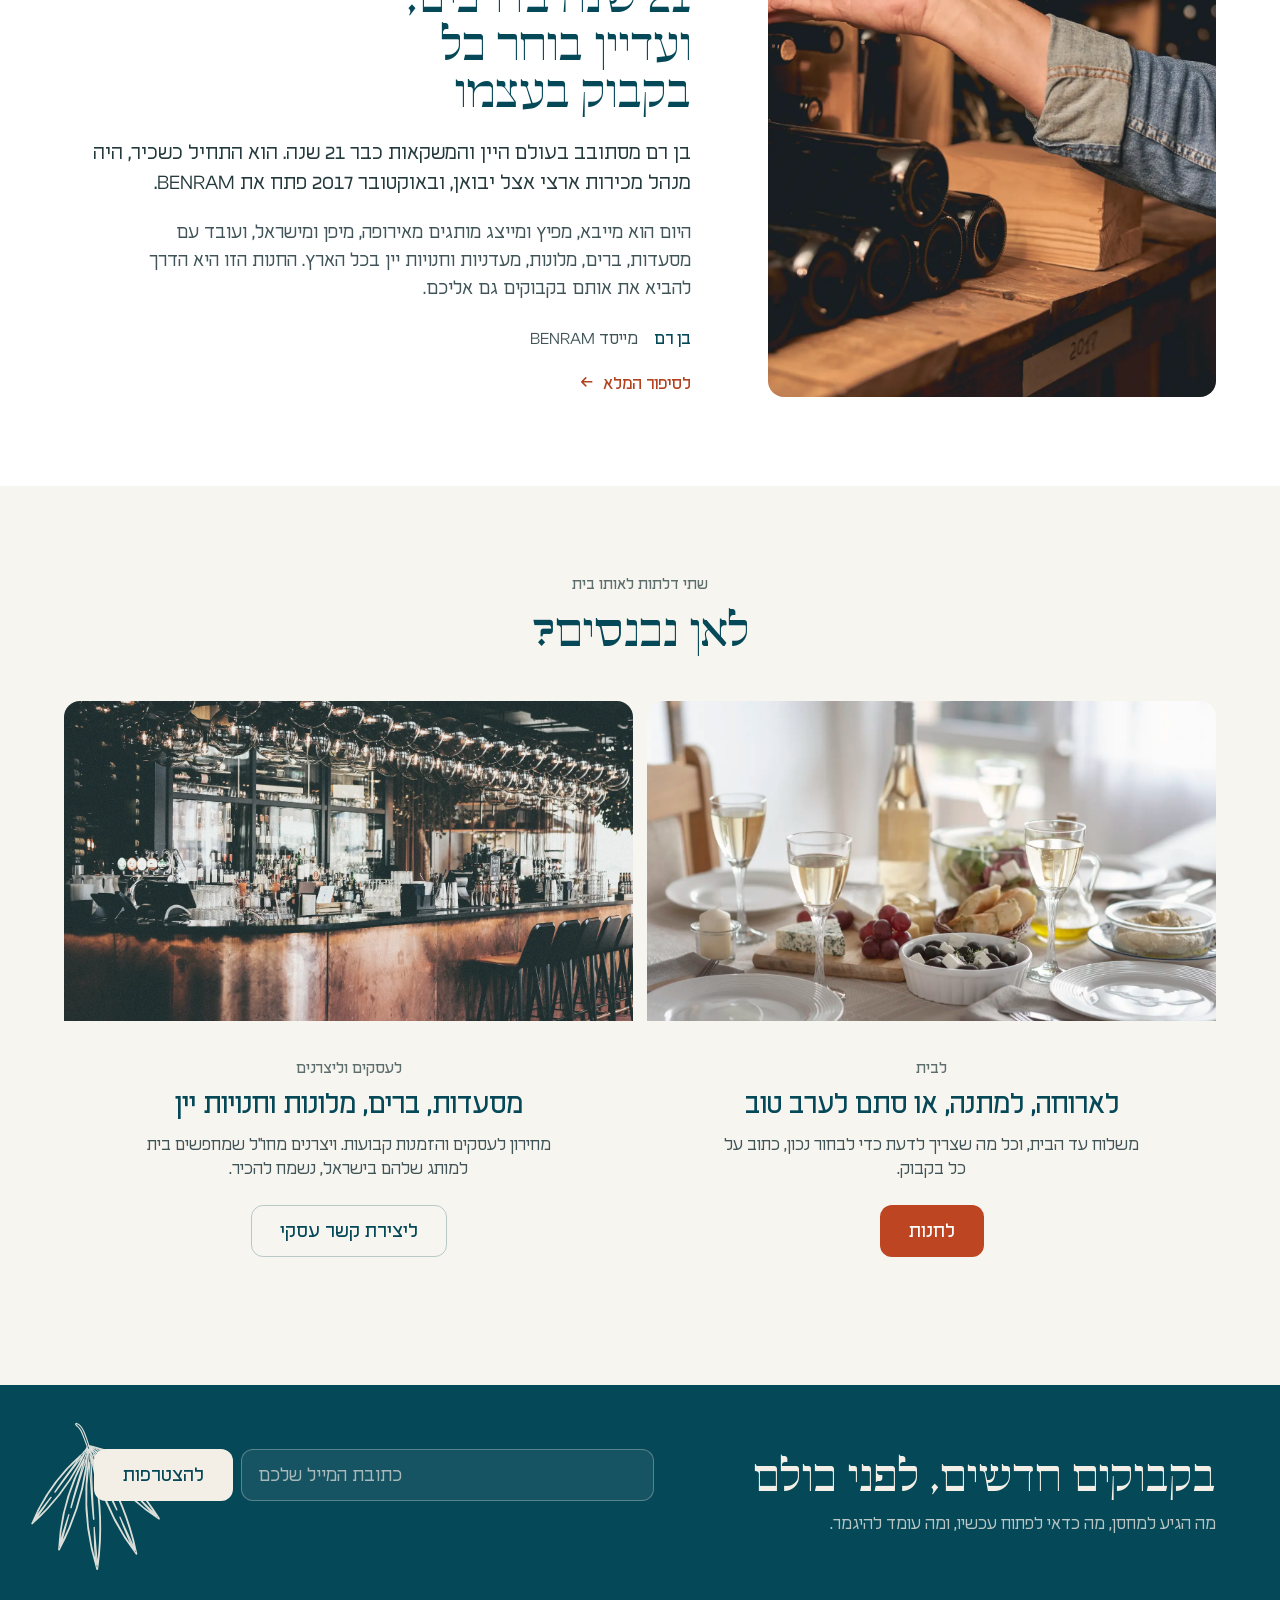
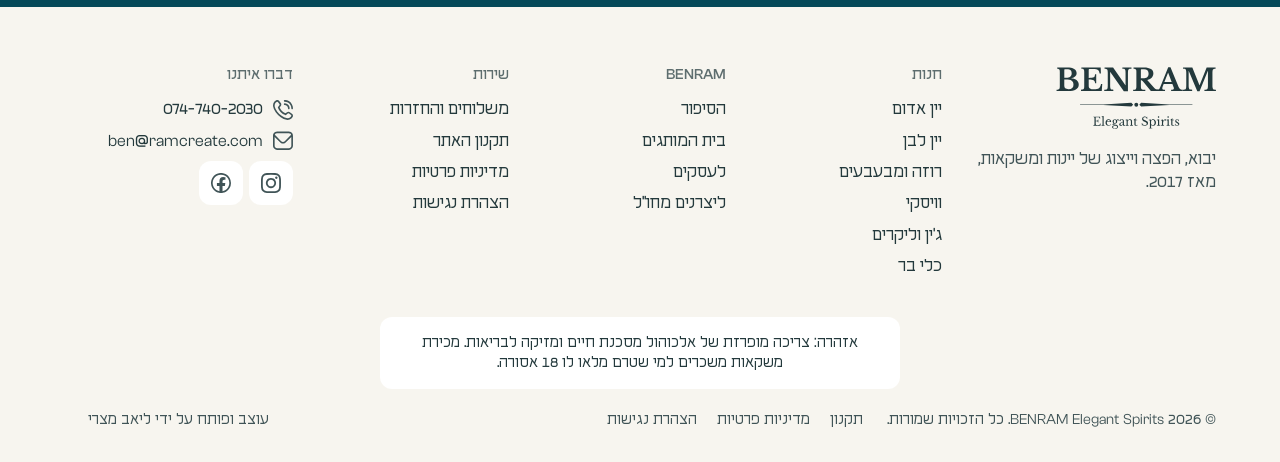
==== commit 33dc3cbc: "sketch update 2026-10-04_1122" ====
--- a/index.html
+++ b/index.html
@@ -8,7 +8,7 @@
 <meta name="robots" content="noindex, nofollow">
 <link rel="icon" href="images/brand/favicon.svg" type="image/svg+xml">
 <link rel="preload" href="fonts/FUP-Eshel-Light.woff2" as="font" type="font/woff2" crossorigin>
-<link rel="stylesheet" href="css/site.css?v=24">
+<link rel="stylesheet" href="css/site.css?v=26">
 <script>document.documentElement.classList.add("js");</script>
 </head>
 <body>
@@ -202,15 +202,15 @@
     <div class="pour-src" aria-hidden="true"></div>
     <ul class="pour-tools">
       <li class="pour-tool pour-shaker">
-        <div class="pour-img"><img src="images/stock/t1-shaker.webp" alt="שייקר נירוסטה על רקע לבן" loading="lazy" width="497" height="1000"><span class="draw-slot pour-mark" data-draw="0" data-draw-on="pour"></span></div>
+        <div class="pour-img"><img src="images/stock/ben-shaker-ghost.webp" alt="" loading="lazy" width="394" height="1000"><img class="pour-print" src="images/stock/ben-shaker-print.webp" alt="השייקר של BENRAM: לבן, מכוסה באיורי הצמחים של הלוגו, עם השם BENRAM" loading="lazy" width="394" height="1000"><span class="draw-slot pour-mark" data-draw="0" data-draw-on="pour"></span></div>
         <h3>שייקר</h3><p>לערבב, לנער, ולהגיש יפה.</p>
       </li>
       <li class="pour-tool pour-jigger">
-        <div class="pour-img"><img src="images/stock/t2-jigger.webp" alt="ג'יגר כפול מנירוסטה על רקע לבן" loading="lazy" width="418" height="1000"><span class="draw-slot pour-mark" data-draw="24" data-draw-on="pour"></span></div>
+        <div class="pour-img"><img src="images/stock/ben-jigger-ghost.webp" alt="" loading="lazy" width="548" height="1000"><img class="pour-print" src="images/stock/ben-jigger-print.webp" alt="הג'יגר של BENRAM: לבן, עם איורי הצמחים של הלוגו והשם BENRAM" loading="lazy" width="548" height="1000"><span class="draw-slot pour-mark" data-draw="24" data-draw-on="pour"></span></div>
         <h3>ג'יגר</h3><p>מידה מדויקת לכל מזיגה.</p>
       </li>
       <li class="pour-tool pour-flask">
-        <div class="pour-img"><img src="images/stock/t3-flask.webp" alt="פלאסק נירוסטה מוברשת על רקע לבן" loading="lazy" width="930" height="1000"><span class="draw-slot pour-mark" data-draw="31" data-draw-on="pour"></span></div>
+        <div class="pour-img"><img src="images/stock/ben-flask-blank.webp" alt="" loading="lazy" width="838" height="1000"><img class="pour-print" src="images/stock/ben-flask-print.webp" alt="הפלאסק של BENRAM: לבן, עם השושן מהלוגו והשם BENRAM" loading="lazy" width="838" height="1000"><span class="draw-slot pour-mark" data-draw="21" data-draw-on="pour"></span></div>
         <h3>פלאסק</h3><p>רק הפרח המוביל, כי זה אישי.</p>
       </li>
     </ul>
@@ -304,10 +304,10 @@
 <script src="vendor/gsap.min.js"></script>
 <script src="vendor/ScrollTrigger.min.js"></script>
 <script src="vendor/DrawSVGPlugin.min.js"></script>
-<script src="js/logo.js?v=24"></script>
-<script src="js/products.js?v=24"></script>
-<script src="js/site.js?v=24"></script>
-<script src="js/a11y.js?v=24"></script>
+<script src="js/logo.js?v=26"></script>
+<script src="js/products.js?v=26"></script>
+<script src="js/site.js?v=26"></script>
+<script src="js/a11y.js?v=26"></script>
 <script src="js/snap-icons.js?v=1"></script>
 </body>
 </html>
--- a/css/site.css
+++ b/css/site.css
@@ -384,15 +384,20 @@
 .pour-tools { display: grid; grid-template-columns: repeat(3, minmax(0, 1fr)); align-items: end; gap: var(--gap-m); width: 100%; margin: 0; padding: 0 8vw; list-style: none; }
 .pour-tool { display: grid; justify-items: center; gap: 8px; text-align: center; }
 .pour-img { position: relative; height: clamp(200px, 24vw, 380px); margin-bottom: 16px; }
-.pour-jigger .pour-img { height: clamp(132px, 15.6vw, 248px); }
-.pour-flask .pour-img { height: clamp(140px, 16.8vw, 266px); }
+.pour-jigger .pour-img { height: clamp(140px, 16.4vw, 262px); }
+.pour-flask .pour-img { height: clamp(150px, 17.6vw, 280px); }
 .pour-img img { display: block; width: auto; height: 100%; mix-blend-mode: multiply; }
+/* Ben's own tools (1.10.2026). Under the print: the flask without its lily, and a faint ghost of the shaker and jigger.
+   The print itself is revealed where the botanical lands; without motion it is simply there */
+.pour-img .pour-print { position: absolute; inset: 0; }
 /* where each botanical lands, in the tool's own frame: the body of the shaker, the upper cup of the jigger, the face of the flask.
    Physical left on purpose: the photos are not mirrored in RTL, so the spot on the metal is physical too */
-.pour-mark { position: absolute; z-index: 2; width: 46%; height: auto; mix-blend-mode: multiply; transform-origin: 0 0; }
-.pour-shaker .pour-mark { /* qa-allow: physical */ left: 24%; top: 47%; width: 52%; }
-.pour-jigger .pour-mark { /* qa-allow: physical */ left: 30%; top: 8%; width: 40%; }
-.pour-flask .pour-mark { /* qa-allow: physical */ left: 31%; top: 30%; width: 40%; }
+.pour-mark { position: absolute; z-index: 2; width: 46%; height: auto; mix-blend-mode: multiply; transform-origin: 0 0; visibility: hidden; }
+/* the lead flower: the logo's orange lily turns teal and mirrors in the air, as Ben printed it on the flask */
+.pour-flask .draw .o { fill: var(--lily, var(--orange)); stroke: var(--lily, var(--orange)); } .pour-flask .draw .os { stroke: var(--lily, var(--orange)); }
+.pour-shaker .pour-mark { /* qa-allow: physical */ left: 22%; top: 46%; width: 56%; }
+.pour-jigger .pour-mark { /* qa-allow: physical */ left: 30%; top: 54%; width: 40%; }
+.pour-flask .pour-mark { /* qa-allow: physical */ left: 51.65%; top: 18.47%; width: 19.7%; } /* exactly on the printed lily */
 .pour-tool h3 { font-size: calc(clamp(20px, .6vw + .9rem, 26px) * var(--a11y-scale)); font-weight: 500; line-height: 1.3; }
 .pour-tool p { max-width: 24ch; font-size: var(--fs-small); line-height: 1.6; color: var(--muted-strong); text-wrap: balance; }
 .pour-cta { display: flex; flex-wrap: wrap; align-items: center; justify-content: center; gap: 12px 24px; margin-top: clamp(40px, 4vw, 72px); }
@@ -572,9 +577,6 @@
   .pour-img { margin-bottom: 8px; height: clamp(184px, 57vw, 240px); }
   .pour-jigger .pour-img { height: clamp(122px, 38vw, 160px); }
   .pour-flask .pour-img { height: clamp(128px, 40vw, 168px); }
-  .pour-shaker .pour-mark { /* qa-allow: physical */ left: 20%; top: 46%; width: 60%; }
-  .pour-jigger .pour-mark { /* qa-allow: physical */ left: 22%; top: 6%; width: 56%; }
-  .pour-flask .pour-mark { /* qa-allow: physical */ left: 27%; top: 28%; width: 48%; }
   .ft-news { justify-items: center; text-align: center; }
   .ft-news p { margin-inline: auto; }
   .ft-form { justify-content: center; }
